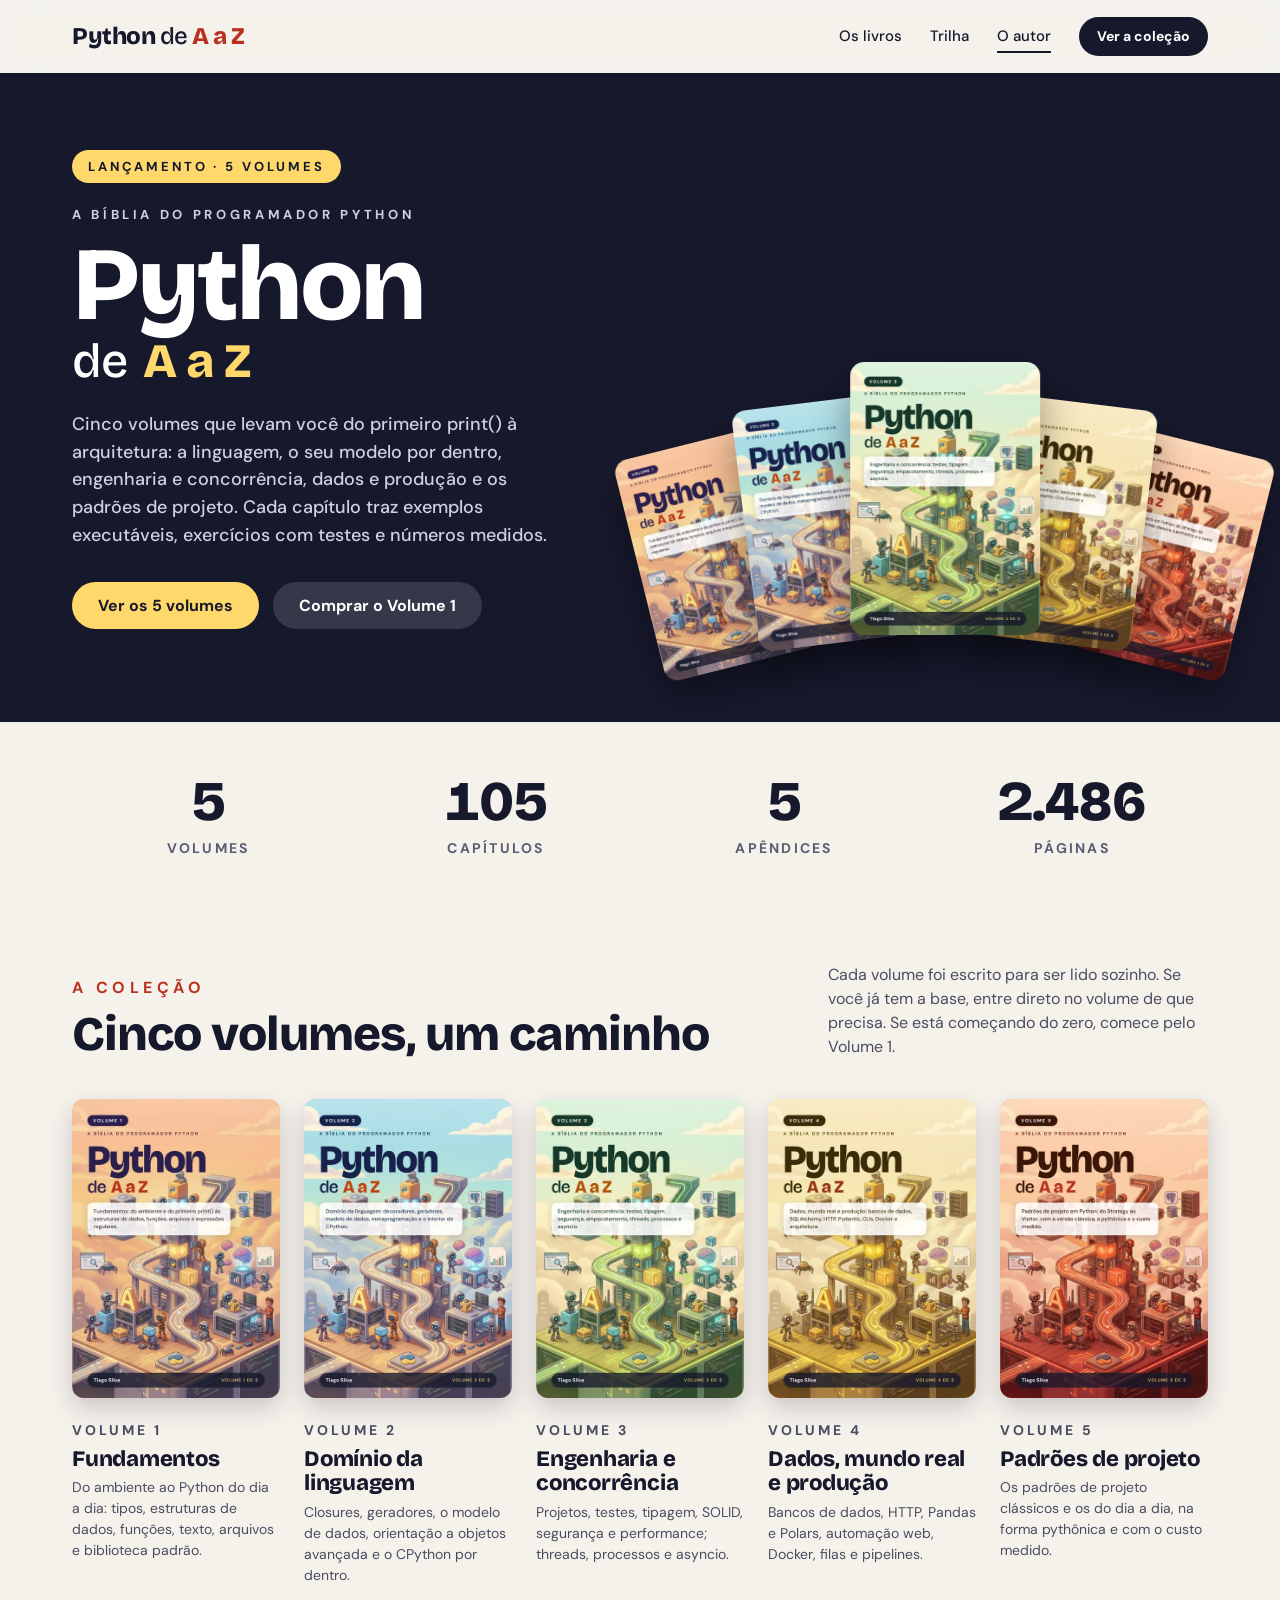
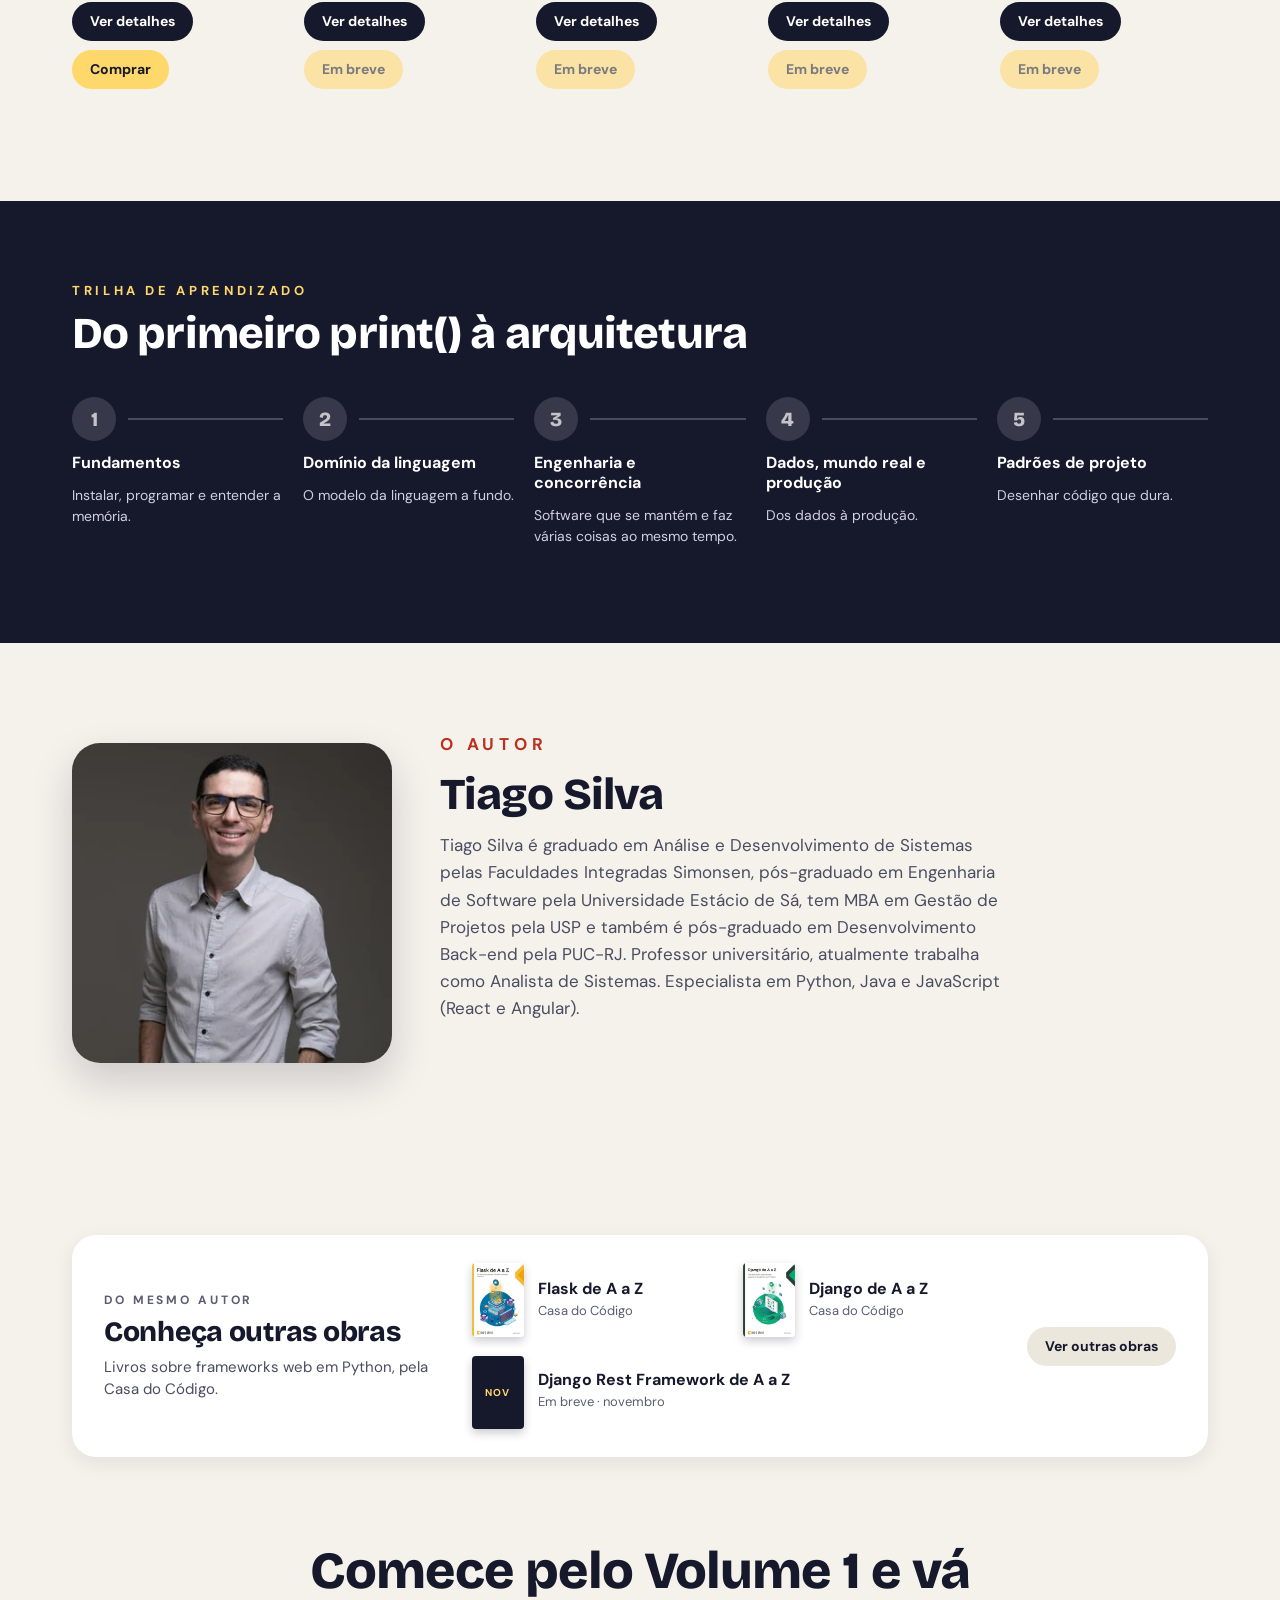
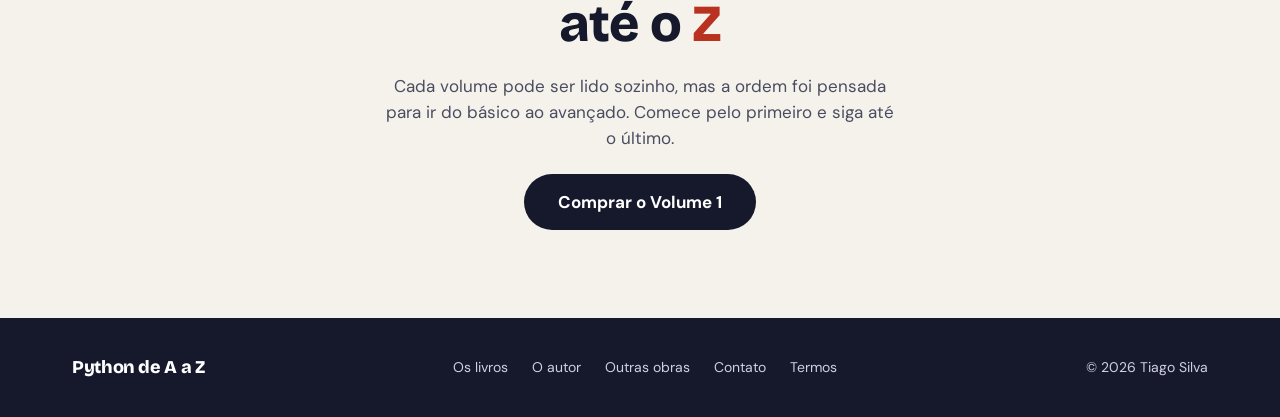
==== index.html @ a36eabde "Ajustes de site" ====
<!doctype html>
<html lang="pt-BR">
<head>
<meta charset="utf-8">
<meta name="viewport" content="width=device-width, initial-scale=1">
<title>Python de A a Z · A bíblia do programador Python em 5 volumes</title>
<meta name="description" content="Do primeiro print() à arquitetura em 5 volumes: Python do zero, o modelo por dentro, engenharia, dados e produção, e padrões de projeto. Por Tiago Silva.">
<meta name="theme-color" content="#16182c">
<!-- seo:start -->
<link rel="canonical" href="https://pythondeaaz.com.br/index.html">
<meta name="robots" content="index, follow, max-image-preview:large">
<meta name="author" content="Tiago Silva">
<meta property="og:type" content="website">
<meta property="og:locale" content="pt_BR">
<meta property="og:site_name" content="Python de A a Z">
<meta property="og:title" content="Python de A a Z · A bíblia do programador Python em 5 volumes">
<meta property="og:description" content="Do primeiro print() à arquitetura em 5 volumes: Python do zero, o modelo por dentro, engenharia, dados e produção, e padrões de projeto. Por Tiago Silva.">
<meta property="og:url" content="https://pythondeaaz.com.br/index.html">
<meta property="og:image" content="https://pythondeaaz.com.br/assets/img/og-home.jpg">
<meta property="og:image:width" content="1200">
<meta property="og:image:height" content="630">
<meta name="twitter:card" content="summary_large_image">
<meta name="twitter:title" content="Python de A a Z · A bíblia do programador Python em 5 volumes">
<meta name="twitter:description" content="Do primeiro print() à arquitetura em 5 volumes: Python do zero, o modelo por dentro, engenharia, dados e produção, e padrões de projeto. Por Tiago Silva.">
<meta name="twitter:image" content="https://pythondeaaz.com.br/assets/img/og-home.jpg">
<script type="application/ld+json">{"@context":"https://schema.org","@graph":[{"@type":"WebSite","@id":"https://pythondeaaz.com.br/#site","name":"Python de A a Z","url":"https://pythondeaaz.com.br/index.html","inLanguage":"pt-BR","publisher":{"@id":"https://pythondeaaz.com.br/#autor"}},{"@type":"Person","@id":"https://pythondeaaz.com.br/#autor","name":"Tiago Silva","url":"https://www.linkedin.com/in/tiagoluizrs/","image":"https://pythondeaaz.com.br/assets/img/autor-720.webp","jobTitle":"Analista de Sistemas e professor universitário","knowsAbout":["Python","Java","JavaScript","Engenharia de software"]},{"@type":"ItemList","name":"A coleção Python de A a Z","itemListElement":[{"@type":"ListItem","position":1,"url":"https://pythondeaaz.com.br/livro-1.html","name":"Volume 1: Fundamentos"},{"@type":"ListItem","position":2,"url":"https://pythondeaaz.com.br/livro-2.html","name":"Volume 2: Domínio da linguagem"},{"@type":"ListItem","position":3,"url":"https://pythondeaaz.com.br/livro-3.html","name":"Volume 3: Engenharia e concorrência"},{"@type":"ListItem","position":4,"url":"https://pythondeaaz.com.br/livro-4.html","name":"Volume 4: Dados, mundo real e produção"},{"@type":"ListItem","position":5,"url":"https://pythondeaaz.com.br/livro-5.html","name":"Volume 5: Padrões de projeto"}]}]}</script>
<!-- seo:end -->
<link rel="icon" href="favicon.svg" type="image/svg+xml">
<link rel="preload" href="assets/fonts/bricolage-grotesque-800.woff2" as="font" type="font/woff2" crossorigin>
<link rel="preload" href="assets/fonts/dm-sans-500.woff2" as="font" type="font/woff2" crossorigin>
<link rel="stylesheet" href="css/site.min.css">
<script>document.documentElement.classList.add("js");</script>
</head>
<body>
<a class="skip" href="#conteudo">Pular para o conteúdo</a>

<header class="site-header" id="topo">
  <div class="wrap">
    <a class="logo" href="index.html" aria-label="Python de A a Z, página inicial">Python <span>de</span> <b>A a Z</b></a>
    <nav class="nav" aria-label="Principal">
      <a href="#colecao">Os livros</a>
      <a href="#trilha">Trilha</a>
      <a href="#autor">O autor</a>
      <a href="#avaliacoes" hidden>Avaliações</a><!-- avaliações ocultas por enquanto -->
      <a class="btn btn--dark btn--sm" href="#colecao">Ver a coleção</a>
    </nav>
  </div>
</header>

<main id="conteudo">

  <!-- Hero -->
  <section class="hero" id="hero">
    <div class="wrap">
      <div class="hero__text">
        <span class="badge">Lançamento · 5 volumes</span>
        <p class="eyebrow">A bíblia do programador Python</p>
        <h1>Python</h1>
        <div class="hero__sub"><span>de</span><b>A a Z</b></div>
        <p class="hero__lead">Cinco volumes que levam você do primeiro print() à arquitetura: a linguagem, o seu modelo por dentro, engenharia e concorrência, dados e produção e os padrões de projeto. Cada capítulo traz exemplos executáveis, exercícios com testes e números medidos.</p>
        <div class="hero__cta">
          <a class="btn btn--gold" href="#colecao">Ver os 5 volumes</a>
          <a class="btn btn--ghost" href="https://loja.uiclap.com/titulo/ua213612" target="_blank" rel="noopener">Comprar o Volume 1</a>
        </div>
      </div>
      <div class="fan" aria-label="Os cinco volumes da coleção">
        <div class="fan__book" style="--i:0;--x:-38%;--w:30%;--rot:-14deg;--drop:30px;--par:40px;--spin:-6deg;--z:1">
          <a href="livro-1.html" aria-label="Volume 1: Fundamentos"><img src="assets/img/capa-1-480.webp" srcset="assets/img/capa-1-480.webp 480w, assets/img/capa-1-960.webp 960w" sizes="(max-width: 820px) 30vw, 180px" width="480" height="690" alt="Capa do Volume 1: Fundamentos" fetchpriority="high"></a>
        </div>
        <div class="fan__book" style="--i:1;--x:-19%;--w:32%;--rot:-7deg;--drop:8px;--par:70px;--spin:-3deg;--z:2">
          <a href="livro-2.html" aria-label="Volume 2: Domínio da linguagem"><img src="assets/img/capa-2-480.webp" srcset="assets/img/capa-2-480.webp 480w, assets/img/capa-2-960.webp 960w" sizes="(max-width: 820px) 32vw, 190px" width="480" height="690" alt="Capa do Volume 2: Domínio da linguagem" fetchpriority="high"></a>
        </div>
        <div class="fan__book" style="--i:2;--x:0%;--w:36%;--rot:0deg;--drop:0px;--par:110px;--spin:0deg;--z:4">
          <a href="livro-3.html" aria-label="Volume 3: Engenharia e concorrência"><img src="assets/img/capa-3-480.webp" srcset="assets/img/capa-3-480.webp 480w, assets/img/capa-3-960.webp 960w" sizes="(max-width: 820px) 36vw, 210px" width="480" height="690" alt="Capa do Volume 3: Engenharia e concorrência" fetchpriority="high"></a>
        </div>
        <div class="fan__book" style="--i:3;--x:19%;--w:32%;--rot:7deg;--drop:8px;--par:70px;--spin:3deg;--z:3">
          <a href="livro-4.html" aria-label="Volume 4: Dados, mundo real e produção"><img src="assets/img/capa-4-480.webp" srcset="assets/img/capa-4-480.webp 480w, assets/img/capa-4-960.webp 960w" sizes="(max-width: 820px) 32vw, 190px" width="480" height="690" alt="Capa do Volume 4: Dados, mundo real e produção" fetchpriority="high"></a>
        </div>
        <div class="fan__book" style="--i:4;--x:38%;--w:30%;--rot:14deg;--drop:30px;--par:40px;--spin:6deg;--z:2">
          <a href="livro-5.html" aria-label="Volume 5: Padrões de projeto"><img src="assets/img/capa-5-480.webp" srcset="assets/img/capa-5-480.webp 480w, assets/img/capa-5-960.webp 960w" sizes="(max-width: 820px) 30vw, 180px" width="480" height="690" alt="Capa do Volume 5: Padrões de projeto" fetchpriority="high"></a>
        </div>
      </div>
    </div>
  </section>

  <!-- Números -->
  <section class="stats" aria-label="A coleção em números">
    <div class="wrap">
      <div class="stat reveal" style="--i:0"><b data-count="5">5</b><span>volumes</span></div>
      <div class="stat reveal" style="--i:1"><b data-count="105">105</b><span>capítulos</span></div>
      <div class="stat reveal" style="--i:2"><b data-count="5">5</b><span>apêndices</span></div>
      <div class="stat reveal" style="--i:3"><b data-count="2486" data-format="pt">2.486</b><span>páginas</span></div>
    </div>
  </section>

  <!-- Coleção -->
  <section class="section" id="colecao">
    <div class="wrap">
      <div class="section__head reveal">
        <div>
          <p class="eyebrow" style="color:#b8321f">A coleção</p>
          <h2 class="display">Cinco volumes, um caminho</h2>
        </div>
        <p>Cada volume foi escrito para ser lido sozinho. Se você já tem a base, entre direto no volume de que precisa. Se está começando do zero, comece pelo Volume 1.</p>
      </div>
      <div class="books">
        <article class="card reveal" data-vol="1" style="--i:0">
          <a class="card__cover" href="livro-1.html" tabindex="-1" aria-hidden="true"><img src="assets/img/capa-1-480.webp" srcset="assets/img/capa-1-480.webp 480w, assets/img/capa-1-960.webp 960w" sizes="(max-width: 480px) 45vw, (max-width: 1080px) 30vw, 220px" width="480" height="690" alt="" loading="lazy"></a>
          <div><p class="card__vol">Volume 1</p><h3>Fundamentos</h3><p>Do ambiente ao Python do dia a dia: tipos, estruturas de dados, funções, texto, arquivos e biblioteca padrão.</p></div>
          <div class="card__actions"><a class="btn btn--dark btn--sm" href="livro-1.html">Ver detalhes</a><a class="btn btn--gold btn--sm" href="https://loja.uiclap.com/titulo/ua213612" target="_blank" rel="noopener">Comprar</a></div>
        </article>
        <article class="card reveal" data-vol="2" style="--i:1">
          <a class="card__cover" href="livro-2.html" tabindex="-1" aria-hidden="true"><img src="assets/img/capa-2-480.webp" srcset="assets/img/capa-2-480.webp 480w, assets/img/capa-2-960.webp 960w" sizes="(max-width: 480px) 45vw, (max-width: 1080px) 30vw, 220px" width="480" height="690" alt="" loading="lazy"></a>
          <div><p class="card__vol">Volume 2</p><h3>Domínio da linguagem</h3><p>Closures, geradores, o modelo de dados, orientação a objetos avançada e o CPython por dentro.</p></div>
          <div class="card__actions"><a class="btn btn--dark btn--sm" href="livro-2.html">Ver detalhes</a><span class="btn btn--gold btn--sm is-soon" aria-disabled="true">Em breve</span></div>
        </article>
        <article class="card reveal" data-vol="3" style="--i:2">
          <a class="card__cover" href="livro-3.html" tabindex="-1" aria-hidden="true"><img src="assets/img/capa-3-480.webp" srcset="assets/img/capa-3-480.webp 480w, assets/img/capa-3-960.webp 960w" sizes="(max-width: 480px) 45vw, (max-width: 1080px) 30vw, 220px" width="480" height="690" alt="" loading="lazy"></a>
          <div><p class="card__vol">Volume 3</p><h3>Engenharia e concorrência</h3><p>Projetos, testes, tipagem, SOLID, segurança e performance; threads, processos e asyncio.</p></div>
          <div class="card__actions"><a class="btn btn--dark btn--sm" href="livro-3.html">Ver detalhes</a><span class="btn btn--gold btn--sm is-soon" aria-disabled="true">Em breve</span></div>
        </article>
        <article class="card reveal" data-vol="4" style="--i:3">
          <a class="card__cover" href="livro-4.html" tabindex="-1" aria-hidden="true"><img src="assets/img/capa-4-480.webp" srcset="assets/img/capa-4-480.webp 480w, assets/img/capa-4-960.webp 960w" sizes="(max-width: 480px) 45vw, (max-width: 1080px) 30vw, 220px" width="480" height="690" alt="" loading="lazy"></a>
          <div><p class="card__vol">Volume 4</p><h3>Dados, mundo real e produção</h3><p>Bancos de dados, HTTP, Pandas e Polars, automação web, Docker, filas e pipelines.</p></div>
          <div class="card__actions"><a class="btn btn--dark btn--sm" href="livro-4.html">Ver detalhes</a><span class="btn btn--gold btn--sm is-soon" aria-disabled="true">Em breve</span></div>
        </article>
        <article class="card reveal" data-vol="5" style="--i:4">
          <a class="card__cover" href="livro-5.html" tabindex="-1" aria-hidden="true"><img src="assets/img/capa-5-480.webp" srcset="assets/img/capa-5-480.webp 480w, assets/img/capa-5-960.webp 960w" sizes="(max-width: 480px) 45vw, (max-width: 1080px) 30vw, 220px" width="480" height="690" alt="" loading="lazy"></a>
          <div><p class="card__vol">Volume 5</p><h3>Padrões de projeto</h3><p>Os padrões de projeto clássicos e os do dia a dia, na forma pythônica e com o custo medido.</p></div>
          <div class="card__actions"><a class="btn btn--dark btn--sm" href="livro-5.html">Ver detalhes</a><span class="btn btn--gold btn--sm is-soon" aria-disabled="true">Em breve</span></div>
        </article>
      </div>
    </div>
  </section>

  <!-- Trilha -->
  <section class="trail" id="trilha">
    <div class="wrap">
      <p class="eyebrow reveal">Trilha de aprendizado</p>
      <h2 class="display reveal" style="--i:1">Do primeiro print() à arquitetura</h2>
      <ol class="steps">
        <li class="step" data-vol="1"><div class="step__top"><span class="node">1</span><span class="rail"></span></div><h3>Fundamentos</h3><p>Instalar, programar e entender a memória.</p></li>
        <li class="step" data-vol="2"><div class="step__top"><span class="node">2</span><span class="rail"></span></div><h3>Domínio da linguagem</h3><p>O modelo da linguagem a fundo.</p></li>
        <li class="step" data-vol="3"><div class="step__top"><span class="node">3</span><span class="rail"></span></div><h3>Engenharia e concorrência</h3><p>Software que se mantém e faz várias coisas ao mesmo tempo.</p></li>
        <li class="step" data-vol="4"><div class="step__top"><span class="node">4</span><span class="rail"></span></div><h3>Dados, mundo real e produção</h3><p>Dos dados à produção.</p></li>
        <li class="step" data-vol="5"><div class="step__top"><span class="node">5</span><span class="rail"></span></div><h3>Padrões de projeto</h3><p>Desenhar código que dura.</p></li>
      </ol>
    </div>
  </section>

  <!-- Autor -->
  <section class="section" id="autor">
    <div class="wrap author">
      <div class="author__photo reveal"><img src="assets/img/autor-720.webp" srcset="assets/img/autor-360.webp 360w, assets/img/autor-720.webp 720w" sizes="(max-width: 820px) 80vw, 320px" width="720" height="720" alt="Tiago Silva, autor da coleção" loading="lazy"></div>
      <div class="author__body">
        <p class="eyebrow reveal" style="color:#b8321f">O autor</p>
        <h2 class="display reveal" style="--i:1">Tiago Silva</h2>
        <p class="reveal" style="--i:2">Tiago Silva é graduado em Análise e Desenvolvimento de Sistemas pelas Faculdades Integradas Simonsen, pós-graduado em Engenharia de Software pela Universidade Estácio de Sá, tem MBA em Gestão de Projetos pela USP e também é pós-graduado em Desenvolvimento Back-end pela PUC-RJ. Professor universitário, atualmente trabalha como Analista de Sistemas. Especialista em Python, Java e JavaScript (React e Angular).</p>
        <div class="reveal" style="--i:3"><a class="btn btn--gold btn--sm" href="https://www.linkedin.com/in/tiagoluizrs/" rel="noopener" target="_blank">LinkedIn</a></div>
      </div>
    </div>
  </section>

  <!-- Avaliações: ocultas por enquanto (remova o atributo hidden quando houver avaliações reais) -->
  <section class="reviews section" id="avaliacoes" hidden>
    <div class="wrap">
      <p class="eyebrow" style="color:var(--muted)">Quem já leu</p>
      <h2 class="display" style="margin-top:10px;font-size:clamp(32px,5vw,44px)">Avaliações em destaque</h2>
      <div class="reviews__grid">
        <figure class="review" style="margin:0"><div class="stars" aria-label="5 de 5 estrelas">★★★★★</div><blockquote style="margin:0">Texto da avaliação.</blockquote><figcaption><b>Nome Sobrenome</b> · Volume 1</figcaption></figure>
      </div>
    </div>
  </section>

  <!-- Outras obras -->
  <section class="wrap" style="padding-top:clamp(40px,6vw,72px)">
    <div class="more reveal">
      <div class="more__intro"><small>Do mesmo autor</small><strong>Conheça outras obras</strong><span>Livros sobre frameworks web em Python, pela Casa do Código.</span></div>
      <div class="more__list">
        <a class="mini" href="flask.html"><img src="assets/img/flask.webp" width="341" height="480" alt="" loading="lazy"><div><strong>Flask de A a Z</strong><span>Casa do Código</span></div></a>
        <a class="mini" href="django.html"><img src="assets/img/django.webp" width="341" height="480" alt="" loading="lazy"><div><strong>Django de A a Z</strong><span>Casa do Código</span></div></a>
        <a class="mini" href="drf.html"><span class="soon" aria-hidden="true">Nov</span><div><strong>Django Rest Framework de A a Z</strong><span>Em breve · novembro</span></div></a>
      </div>
      <a class="btn btn--chip btn--sm" href="outras.html">Ver outras obras</a>
    </div>
  </section>

  <!-- CTA final -->
  <section class="section">
    <div class="wrap cta">
      <h2 class="display reveal">Comece pelo Volume 1 e vá até o <span style="color:#b8321f">Z</span></h2>
      <p class="reveal" style="--i:1">Cada volume pode ser lido sozinho, mas a ordem foi pensada para ir do básico ao avançado. Comece pelo primeiro e siga até o último.</p>
      <a class="btn btn--dark reveal" style="--i:2;padding:18px 34px;font-size:17px" href="https://loja.uiclap.com/titulo/ua213612" target="_blank" rel="noopener">Comprar o Volume 1</a>
    </div>
  </section>

</main>

<footer class="site-footer">
  <div class="wrap">
    <span class="logo">Python de A a Z</span>
    <nav aria-label="Rodapé">
      <a href="#colecao">Os livros</a>
      <a href="#autor">O autor</a>
      <a href="outras.html">Outras obras</a>
      <a href="mailto:tiagoluizrs@gmail.com">Contato</a>
      <a href="termos.html">Termos</a>
    </nav>
    <span>© 2026 Tiago Silva</span>
  </div>
</footer>

<script src="js/app.min.js" defer></script>
</body>
</html>
---- css/site.min.css ----
@font-face{font-family:Bricolage Grotesque;font-weight:500;font-display:swap;src:url(../assets/fonts/bricolage-grotesque-500.woff2) format("woff2")}@font-face{font-family:Bricolage Grotesque;font-weight:800;font-display:swap;src:url(../assets/fonts/bricolage-grotesque-800.woff2) format("woff2")}@font-face{font-family:DM Sans;font-weight:400;font-display:swap;src:url(../assets/fonts/dm-sans-400.woff2) format("woff2")}@font-face{font-family:DM Sans;font-weight:500;font-display:swap;src:url(../assets/fonts/dm-sans-500.woff2) format("woff2")}@font-face{font-family:DM Sans;font-weight:700;font-display:swap;src:url(../assets/fonts/dm-sans-700.woff2) format("woff2")}:root{--paper: #f5f2ec;--paper-2: #ebe5d8;--chip: #ece7dc;--ink: #16182c;--muted: #4a4c60;--soft: #5b5d72;--gold: #ffd86b;--on-dark: #cfd0e0;--accent: #16182c;--font-display: "Bricolage Grotesque", system-ui, sans-serif;--font-body: "DM Sans", system-ui, sans-serif;--maxw: 1200px;--gutter: clamp(20px, 4vw, 32px);--header-h: 72px;--ease: cubic-bezier(.2, .7, .2, 1)}[data-vol="1"]{--v-bg: #f2a47a;--v-ink: #2a1f4d;--v-accent: #b8321f}[data-vol="2"]{--v-bg: #8fd0e0;--v-ink: #16224a;--v-accent: #c2410c}[data-vol="3"]{--v-bg: #cfe8c4;--v-ink: #17382a;--v-accent: #b45309}[data-vol="4"]{--v-bg: #f3e1a0;--v-ink: #3a2c08;--v-accent: #9a3412}[data-vol="5"]{--v-bg: #ec9a82;--v-ink: #3a1608;--v-accent: #b8321f}*,*:before,*:after{box-sizing:border-box}html{-webkit-text-size-adjust:100%;scroll-padding-top:calc(var(--header-h) + 12px)}html.lenis,html.lenis body{height:auto}.lenis.lenis-smooth{scroll-behavior:auto!important}.lenis.lenis-stopped{overflow:hidden}body{margin:0;background:var(--paper);color:var(--ink);font-family:var(--font-body);line-height:1.5;-webkit-font-smoothing:antialiased}img{display:block;max-width:100%;height:auto}a{color:inherit;text-decoration:none}h1,h2,h3,p{margin:0}:focus-visible{outline:3px solid var(--gold);outline-offset:3px;border-radius:6px}.skip{position:absolute;left:12px;top:-60px;z-index:100;padding:10px 16px;border-radius:999px;background:var(--gold);color:var(--ink);font-weight:700;transition:top .2s}.skip:focus{top:12px}[hidden]{display:none!important}.wrap{max-width:var(--maxw);margin:0 auto;padding-inline:var(--gutter)}.eyebrow{font-size:13px;font-weight:700;letter-spacing:.28em;text-transform:uppercase}.display{font-family:var(--font-display);font-weight:800;letter-spacing:-.02em;line-height:1.02}.btn{display:inline-flex;align-items:center;gap:10px;padding:14px 26px;border-radius:999px;font-weight:700;font-size:16px;line-height:1.2;transition:transform .25s var(--ease),filter .25s,box-shadow .25s;will-change:transform}.btn:hover{transform:translateY(-2px);filter:brightness(1.06);box-shadow:0 10px 22px #16182c38}.btn:active{transform:translateY(0)}.btn--dark{background:var(--ink);color:#fff}.btn--gold{background:var(--gold);color:var(--ink)}.btn--ghost{background:#ffffff24;color:#fff}.btn--chip{background:var(--chip);color:var(--ink)}.btn--sm{padding:11px 18px;font-size:14px}.site-header{position:sticky;top:0;z-index:50;background:#f5f2ecd1;-webkit-backdrop-filter:blur(14px) saturate(1.2);backdrop-filter:blur(14px) saturate(1.2);border-bottom:1px solid transparent;transition:border-color .3s,box-shadow .3s}.site-header.is-scrolled{border-bottom-color:#16182c1a;box-shadow:0 6px 24px #16182c0f}.site-header .wrap{min-height:var(--header-h);display:flex;align-items:center;justify-content:space-between;gap:16px;flex-wrap:wrap;padding-block:10px}.logo{font-family:var(--font-display);font-weight:800;font-size:24px;letter-spacing:-.02em}.logo span{font-weight:500}.logo b{color:#b8321f;font-weight:800}.nav{display:flex;align-items:center;flex-wrap:wrap;gap:8px 28px;font-size:15px;font-weight:500}.nav a:not(.btn){position:relative;padding-block:6px}.nav a:not(.btn):after{content:"";position:absolute;left:0;right:0;bottom:0;height:2px;background:currentColor;transform:scaleX(0);transform-origin:left;transition:transform .3s var(--ease)}.nav a:not(.btn):hover:after,.nav a[aria-current=true]:after{transform:scaleX(1)}.hero{background:var(--ink);color:#fff;overflow:hidden;--p: 0}.hero .wrap{display:grid;grid-template-columns:minmax(0,1.05fr) minmax(0,1fr);align-items:center;gap:clamp(24px,5vw,56px);padding-block:clamp(44px,7vw,72px) clamp(56px,8vw,88px)}.hero__text{display:flex;flex-direction:column;align-items:flex-start}.badge{padding:7px 16px;border-radius:999px;background:var(--gold);color:var(--ink);font-size:13px;font-weight:700;letter-spacing:.22em;text-transform:uppercase}.hero .eyebrow{margin-top:22px;color:var(--on-dark)}.hero h1{margin-top:12px;font-family:var(--font-display);font-weight:800;font-size:clamp(64px,11vw,104px);line-height:.92;letter-spacing:-.03em}.hero__sub{display:flex;align-items:baseline;gap:16px;margin-top:4px;font-family:var(--font-display);font-size:clamp(32px,5vw,48px);line-height:1;letter-spacing:-.02em}.hero__sub span{font-weight:500}.hero__sub b{font-weight:800;color:var(--gold)}.hero__lead{margin-top:26px;max-width:480px;font-size:18px;line-height:1.55;font-weight:500;color:var(--on-dark)}.hero__cta{margin-top:32px;display:flex;flex-wrap:wrap;gap:14px}.fan{position:relative;width:100%;max-width:560px;margin-inline:auto;aspect-ratio:560 / 520}.fan__book{position:absolute;bottom:0;left:calc(50% + var(--x));width:var(--w);z-index:var(--z);transform-origin:50% 100%;transform:translate(-50%,calc(var(--drop) + var(--p) * var(--par))) rotate(calc(var(--rot) + var(--p) * var(--spin)));will-change:transform}.fan__book a{display:block;border-radius:14px;box-shadow:0 18px 40px #00000061;transition:transform .45s var(--ease),box-shadow .45s;animation:rise .9s var(--ease) both;animation-delay:calc(var(--i) * .11s + .15s)}.fan__book a:hover{transform:translateY(-14px) scale(1.04);box-shadow:0 30px 56px #00000080}.fan__book img{border-radius:14px;aspect-ratio:16 / 23;width:100%;object-fit:cover}@keyframes rise{0%{opacity:0;transform:translateY(70px) scale(.94)}to{opacity:1;transform:none}}.stats{background:var(--paper)}.stats .wrap{display:grid;grid-template-columns:repeat(4,1fr);gap:16px;padding-block:44px 8px}.stat{text-align:center;padding:8px}.stat b{display:block;font-family:var(--font-display);font-weight:800;font-size:clamp(36px,5vw,56px);line-height:1;letter-spacing:-.02em;font-variant-numeric:tabular-nums}.stat span{display:block;margin-top:8px;font-size:14px;font-weight:700;letter-spacing:.16em;text-transform:uppercase;color:var(--soft)}.section{padding-block:clamp(56px,8vw,88px)}.section__head{display:flex;flex-wrap:wrap;align-items:flex-end;justify-content:space-between;gap:16px}.section__head h2{margin-top:10px;font-size:clamp(34px,5vw,48px)}.section__head p{max-width:380px;font-size:16px;line-height:1.5;color:var(--muted)}.books{margin-top:40px;display:grid;grid-template-columns:repeat(5,minmax(0,1fr));gap:24px}.card{display:flex;flex-direction:column;gap:16px}.card__cover{display:block;border-radius:12px;overflow:hidden;background:var(--v-bg);box-shadow:0 10px 24px #28142833;transition:transform .5s var(--ease),box-shadow .5s;will-change:transform}.card__cover img{width:100%;aspect-ratio:16 / 23;object-fit:cover}.card:hover .card__cover{transform:translateY(-8px) rotate(-1deg);box-shadow:0 22px 40px #28142847}.card__vol{font-size:12px;font-weight:700;letter-spacing:.2em;text-transform:uppercase;color:var(--v-accent)}.card h3{margin-top:6px;font-family:var(--font-display);font-weight:800;font-size:22px;line-height:1.1;letter-spacing:-.01em}.card p{margin-top:6px;font-size:14px;line-height:1.5;color:var(--muted)}.card__actions{display:flex;flex-wrap:wrap;gap:10px;margin-top:auto}.trail{margin-top:24px;background:var(--ink);color:#fff;--tp: 0}.trail .wrap{padding-block:clamp(56px,8vw,80px)}.trail .eyebrow{color:var(--gold)}.trail h2{margin-top:10px;font-size:clamp(32px,5vw,44px);line-height:1.05}.steps{margin-top:40px;display:grid;grid-template-columns:repeat(5,minmax(0,1fr));gap:20px;list-style:none;padding:0}.step{display:flex;flex-direction:column;gap:12px}.step__top{display:flex;align-items:center;gap:12px}.node{flex:0 0 auto;width:44px;height:44px;border-radius:999px;display:grid;place-items:center;background:#ffffff24;color:#ffffffb3;font-family:var(--font-display);font-weight:800;font-size:20px;transition:background .5s var(--ease),color .5s,transform .5s var(--ease),box-shadow .5s}.step.is-on .node{background:var(--v-bg);color:var(--v-ink);transform:scale(1.12);box-shadow:0 0 0 6px #ffffff14}.rail{flex:1 1 auto;height:2px;background:#ffffff38;position:relative;overflow:hidden}.rail:after{content:"";position:absolute;inset:0;background:var(--gold);transform:scaleX(var(--fill, 0));transform-origin:left}.step h3{font-size:16px;line-height:1.25;font-weight:700}.step p{font-size:14px;line-height:1.5;color:var(--on-dark)}.author{display:grid;grid-template-columns:minmax(240px,320px) minmax(0,1fr);align-items:center;gap:clamp(28px,5vw,48px)}.author__photo{border-radius:28px;overflow:hidden;background:#e3ddd0;box-shadow:0 18px 40px #16182c2e;aspect-ratio:1}.author__photo img{width:100%;height:100%;object-fit:cover;transform:scale(var(--s, 1.12));transition:transform 1.2s var(--ease)}.author__photo.is-in img{--s: 1}.author__body{display:flex;flex-direction:column;gap:14px}.author h2{font-size:clamp(34px,5vw,44px);line-height:1.05}.author p{max-width:560px;font-size:17px;line-height:1.6;color:var(--muted)}.reviews{background:var(--paper-2)}.reviews__grid{margin-top:36px;display:flex;flex-wrap:wrap;gap:20px}.review{flex:1 1 300px;padding:26px;border-radius:18px;background:#ffffffdb;box-shadow:0 6px 20px #2814281f;display:flex;flex-direction:column;gap:14px}.stars{display:flex;gap:3px}.more{padding:28px 32px;border-radius:24px;background:#fff;box-shadow:0 6px 20px #16182c14;display:flex;flex-wrap:wrap;align-items:center;justify-content:space-between;gap:24px 40px}.more__intro{flex:1 1 280px;display:flex;flex-direction:column;gap:8px}.more__intro small{font-size:12px;font-weight:700;letter-spacing:.24em;text-transform:uppercase;color:var(--soft)}.more__intro strong{font-family:var(--font-display);font-weight:800;font-size:28px;line-height:1.1;letter-spacing:-.01em}.more__intro span{font-size:15px;color:var(--muted)}.more__list{flex:2 1 420px;display:flex;flex-wrap:wrap;gap:16px 28px}.mini{flex:1 1 160px;display:flex;align-items:center;gap:14px;transition:transform .3s var(--ease)}.mini:hover{transform:translate(4px)}.mini img,.mini .soon{flex:0 0 52px;width:52px;aspect-ratio:341 / 480;object-fit:cover;border-radius:4px;box-shadow:0 4px 10px #16182c38}.mini .soon{display:grid;place-items:center;background:var(--ink);color:var(--gold);font-size:10px;font-weight:700;letter-spacing:.1em;text-transform:uppercase}.mini strong{display:block;font-size:16px;line-height:1.2}.mini span{display:block;margin-top:3px;font-size:13px;color:var(--soft)}.cta{text-align:center;display:flex;flex-direction:column;align-items:center;gap:22px}.cta h2{max-width:720px;font-size:clamp(36px,6vw,52px)}.cta p{max-width:520px;font-size:17px;line-height:1.55;color:var(--muted)}.site-footer{background:var(--ink);color:var(--on-dark)}.site-footer .wrap{padding-block:36px;display:flex;flex-wrap:wrap;align-items:center;justify-content:space-between;gap:16px;font-size:14px}.site-footer .logo{font-size:18px;color:#fff}.site-footer nav{display:flex;flex-wrap:wrap;gap:8px 24px}.site-footer a:hover{color:#fff}.js .reveal{opacity:0;transform:translateY(28px);transition:opacity .8s var(--ease),transform .8s var(--ease);transition-delay:calc(var(--i, 0) * 90ms)}.js .reveal.is-in{opacity:1;transform:none}@media(max-width:1080px){.books,.steps{grid-template-columns:repeat(3,minmax(0,1fr))}}@media(max-width:820px){.hero .wrap{grid-template-columns:1fr}.fan{max-width:440px}.stats .wrap{grid-template-columns:repeat(2,1fr)}.author{grid-template-columns:1fr}.author__photo{max-width:320px}.nav a:not(.btn){display:none}.books{grid-template-columns:repeat(2,minmax(0,1fr));gap:20px}.steps{grid-template-columns:1fr;gap:28px}}@media(max-width:480px){.books{grid-template-columns:1fr 1fr}.card h3{font-size:18px}.hero__cta .btn{width:100%;justify-content:center}}@media(prefers-reduced-motion:reduce){*,*:before,*:after{animation:none!important;transition:none!important;scroll-behavior:auto!important}.js .reveal{opacity:1;transform:none}.fan__book{transform:translate(-50%,var(--drop)) rotate(var(--rot))}.author__photo img{transform:none}.rail:after{transform:scaleX(1)}.step .node{background:var(--v-bg);color:var(--v-ink)}}[data-vol="1"]{--v-tint: #fde3d0}[data-vol="2"]{--v-tint: #d3edf4}[data-vol="3"]{--v-tint: #e6f3df}[data-vol="4"]{--v-tint: #f8eec8}[data-vol="5"]{--v-tint: #fbddd2}.crumbs{padding-block:6px 0;font-size:14px;color:var(--soft)}.crumbs a:hover{text-decoration:underline}.crumbs b{color:var(--ink)}.crumbs span{padding-inline:6px}.bookhero{padding-block:clamp(24px,4vw,40px) clamp(48px,7vw,72px)}.bookhero__grid{display:grid;grid-template-columns:minmax(240px,400px) minmax(0,1fr);gap:clamp(28px,5vw,56px);align-items:start}.bookhero__cover{position:relative;border-radius:18px;background:var(--v-bg, #16182c);box-shadow:0 24px 50px #2814284d;overflow:hidden;--rx: 0deg;--ry: 0deg;transform:perspective(1000px) rotateX(var(--rx)) rotateY(var(--ry));transition:transform .35s var(--ease);will-change:transform}.bookhero__cover img{width:100%;aspect-ratio:16 / 23;object-fit:cover}.bookhero__cover.is-tilting{transition:transform .08s linear}.soon-tile{aspect-ratio:16 / 23;display:flex;flex-direction:column;align-items:center;justify-content:center;gap:14px;text-align:center;padding:24px;background:var(--v-accent, #a11d20);color:var(--gold)}.soon-tile b{font-family:var(--font-display);font-weight:800;font-size:clamp(44px,7vw,64px);line-height:1.02;letter-spacing:-.02em}.soon-tile span{font-size:12px;font-weight:700;letter-spacing:.22em;text-transform:uppercase;color:var(--on-dark)}.bookhero__info{display:flex;flex-direction:column}.pill{align-self:flex-start;padding:7px 16px;border-radius:999px;background:var(--v-ink, var(--ink));color:#fff;font-size:13px;font-weight:700;letter-spacing:.22em;text-transform:uppercase}.pill--gold{background:var(--gold);color:var(--ink)}.bookhero h1{margin-top:18px;font-size:clamp(38px,6vw,60px);line-height:.98;letter-spacing:-.03em}.bookhero h1 span{color:var(--v-accent, var(--ink))}.by{margin-top:12px;font-size:16px;font-weight:500;color:var(--muted)}.lead{margin-top:22px;max-width:560px;font-size:18px;line-height:1.6;color:var(--muted)}.buybox{margin-top:28px;padding:22px 24px;border-radius:18px;background:var(--v-tint, var(--chip));display:flex;flex-wrap:wrap;align-items:center;justify-content:space-between;gap:18px}.prices{display:flex;flex-wrap:wrap;gap:14px 34px}.price small{display:block;font-size:11px;font-weight:700;letter-spacing:.16em;text-transform:uppercase;color:var(--v-ink, var(--ink))}.price b{display:block;margin-top:4px;font-family:var(--font-display);font-weight:800;font-size:32px;line-height:1;color:var(--v-ink, var(--ink));font-variant-numeric:tabular-nums}.buybox__actions{display:flex;flex-wrap:wrap;gap:12px}.btn--v{background:var(--v-ink, var(--ink));color:#fff}.btn--white{background:#ffffffdb;color:var(--v-ink, var(--ink))}.btn svg{width:18px;height:18px;flex:0 0 auto}.note{margin-top:12px;font-size:13px;line-height:1.5;color:var(--soft)}.ficha{margin:28px 0 0;display:flex;flex-wrap:wrap;gap:12px 40px;font-size:14px}.ficha dt{font-size:11px;font-weight:700;letter-spacing:.14em;text-transform:uppercase;color:var(--soft)}.ficha dd{margin:4px 0 0;font-size:16px;font-weight:700}.about{background:var(--v-bg, var(--paper-2));color:var(--v-ink, var(--ink))}.about__grid{display:grid;grid-template-columns:minmax(0,1.15fr) minmax(0,1fr);gap:clamp(28px,5vw,48px);align-items:start;padding-block:clamp(48px,7vw,72px)}.about__text{display:flex;flex-direction:column;gap:16px}.about__text h2{font-size:clamp(32px,4.6vw,40px);line-height:1.05}.about__text p{font-size:17px;line-height:1.65}.card-soft{padding:22px 24px;border-radius:16px;background:#ffffffdb;box-shadow:0 6px 20px #28142824;color:var(--v-ink, var(--ink))}.card-soft h3,.card-dark h3{font-size:12px;font-weight:700;letter-spacing:.2em;text-transform:uppercase}.card-soft h3{color:var(--v-accent, var(--ink))}.card-soft ul{margin:12px 0 0;padding-left:20px;display:flex;flex-direction:column;gap:8px;font-size:16px;line-height:1.45}.card-soft p{margin-top:10px;font-size:16px;line-height:1.6}.card-dark{padding:22px 24px;border-radius:16px;background:var(--v-ink, var(--ink));color:#fff}.card-dark h3{color:var(--gold)}.card-dark p{margin-top:10px;font-size:16px;line-height:1.6}.chips{display:flex;flex-wrap:wrap;gap:8px}.chip{padding:7px 14px;border-radius:999px;background:#ffffffb3;font-size:13px;font-weight:700}.toc-wrap{display:flex;flex-direction:column;gap:14px}.toc-wrap h2{font-size:13px;font-weight:700;letter-spacing:.28em;text-transform:uppercase;font-family:var(--font-body)}.toc-wrap>p{margin-top:-6px;font-size:14px}.toc{border-radius:16px;overflow:hidden;background:#ffffffdb;box-shadow:0 6px 20px #28142824;color:var(--v-ink, var(--ink))}.toc__scroll{max-height:740px;overflow-y:auto;scrollbar-width:thin;overscroll-behavior:contain}.toc__part{position:sticky;top:0;z-index:1;padding:12px 22px;background:var(--v-tint, var(--chip));border-bottom:1px solid rgba(22,24,44,.14);font-size:12px;font-weight:700;letter-spacing:.16em;text-transform:uppercase;color:var(--v-accent, var(--ink))}.toc details{border-bottom:1px solid rgba(22,24,44,.14)}.toc summary{list-style:none;cursor:pointer;display:flex;align-items:center;gap:14px;padding:14px 22px;transition:background .2s}.toc summary::-webkit-details-marker{display:none}.toc summary:hover{background:#16182c0a}.toc details[open]>summary{background:#16182c0f}.toc__n{flex:0 0 auto;width:34px;height:34px;border-radius:999px;background:var(--v-ink, var(--ink));color:#fff;display:grid;place-items:center;font-weight:700;font-size:13px}.toc__t{flex:1 1 auto;min-width:0;font-weight:500;font-size:16px;line-height:1.3}.toc__p{flex:0 0 auto;font-size:13px;color:var(--muted)}.toc__chev{flex:0 0 auto;width:18px;height:18px;transition:transform .25s var(--ease)}.toc details[open] .toc__chev{transform:rotate(180deg)}.toc__d{padding:18px 22px 18px 70px;font-size:15px;line-height:1.55;color:var(--muted);animation:fade-down .35s var(--ease)}.toc__d ul{margin:0;padding-left:18px;display:flex;flex-direction:column;gap:4px}@keyframes fade-down{0%{opacity:0;transform:translateY(-6px)}to{opacity:1;transform:none}}.others h2{font-size:clamp(28px,4vw,36px)}.others__grid{margin-top:28px;display:grid;grid-template-columns:repeat(4,minmax(0,1fr));gap:20px}.others__grid a{display:flex;flex-direction:column;gap:12px}.others__grid strong{font-size:16px;line-height:1.25}.authorbox{padding:28px;border-radius:22px;background:#fff;box-shadow:0 6px 20px #16182c14;display:flex;flex-wrap:wrap;align-items:center;gap:24px}.authorbox img{width:96px;height:96px;border-radius:22px;object-fit:cover}.authorbox div{flex:1 1 320px}.authorbox h3{font-family:var(--font-display);font-weight:800;font-size:24px;letter-spacing:-.01em}.authorbox p{margin-top:6px;font-size:15px;line-height:1.55;color:var(--muted)}.outras__list{display:flex;flex-direction:column;gap:28px;padding-bottom:24px}.outra{padding:clamp(22px,4vw,36px);border-radius:28px;background:#fff;box-shadow:0 6px 24px #16182c14;display:grid;grid-template-columns:minmax(180px,260px) minmax(0,1fr);gap:clamp(24px,4vw,44px);align-items:start}.outra--soon{background:transparent;border:2px dashed #b9b2a3;box-shadow:none;align-items:center}.outra__cover img,.outra__cover .soon-tile{border-radius:6px;box-shadow:0 14px 30px #16182c38;width:100%;aspect-ratio:341 / 480;object-fit:cover}.outra h2{margin-top:16px;font-size:clamp(30px,4vw,44px);line-height:1}.outra .sub{margin-top:10px;font-size:18px;font-weight:500;color:var(--muted)}.outra p.txt{margin-top:18px;max-width:600px;font-size:16px;line-height:1.65;color:var(--muted)}.outra .chips{margin-top:20px}.outra .chip{background:var(--chip)}.outra .actions{margin-top:26px;display:flex;flex-wrap:wrap;gap:12px}.prose>*{max-width:780px}.prose h1{margin-top:12px;margin-bottom:6px;font-size:clamp(36px,6vw,56px);line-height:1;letter-spacing:-.03em}.prose .lead{margin-bottom:28px}.prose h2{margin:38px 0 10px;font-family:var(--font-display);font-weight:800;font-size:24px;line-height:1.15;letter-spacing:-.01em}.prose p{margin:0 0 14px;font-size:17px;line-height:1.7;color:var(--muted)}.prose p b{color:var(--ink)}.prose a{text-decoration:underline;text-underline-offset:3px}.outra .ficha{margin-top:24px}@media(max-width:980px){.bookhero__grid{grid-template-columns:minmax(200px,320px) minmax(0,1fr)}.about__grid{grid-template-columns:1fr}.others__grid{grid-template-columns:repeat(2,minmax(0,1fr))}}@media(max-width:640px){.bookhero__grid{grid-template-columns:1fr}.bookhero__cover{max-width:320px}.outra{grid-template-columns:1fr}.outra__cover{max-width:240px}.toc__d{padding-left:22px}}@media(prefers-reduced-motion:reduce){.bookhero__cover{transform:none}.toc__d{animation:none}}.btn.is-soon{opacity:.55;cursor:default;box-shadow:none}.btn.is-soon:hover{transform:none;filter:none;box-shadow:none}
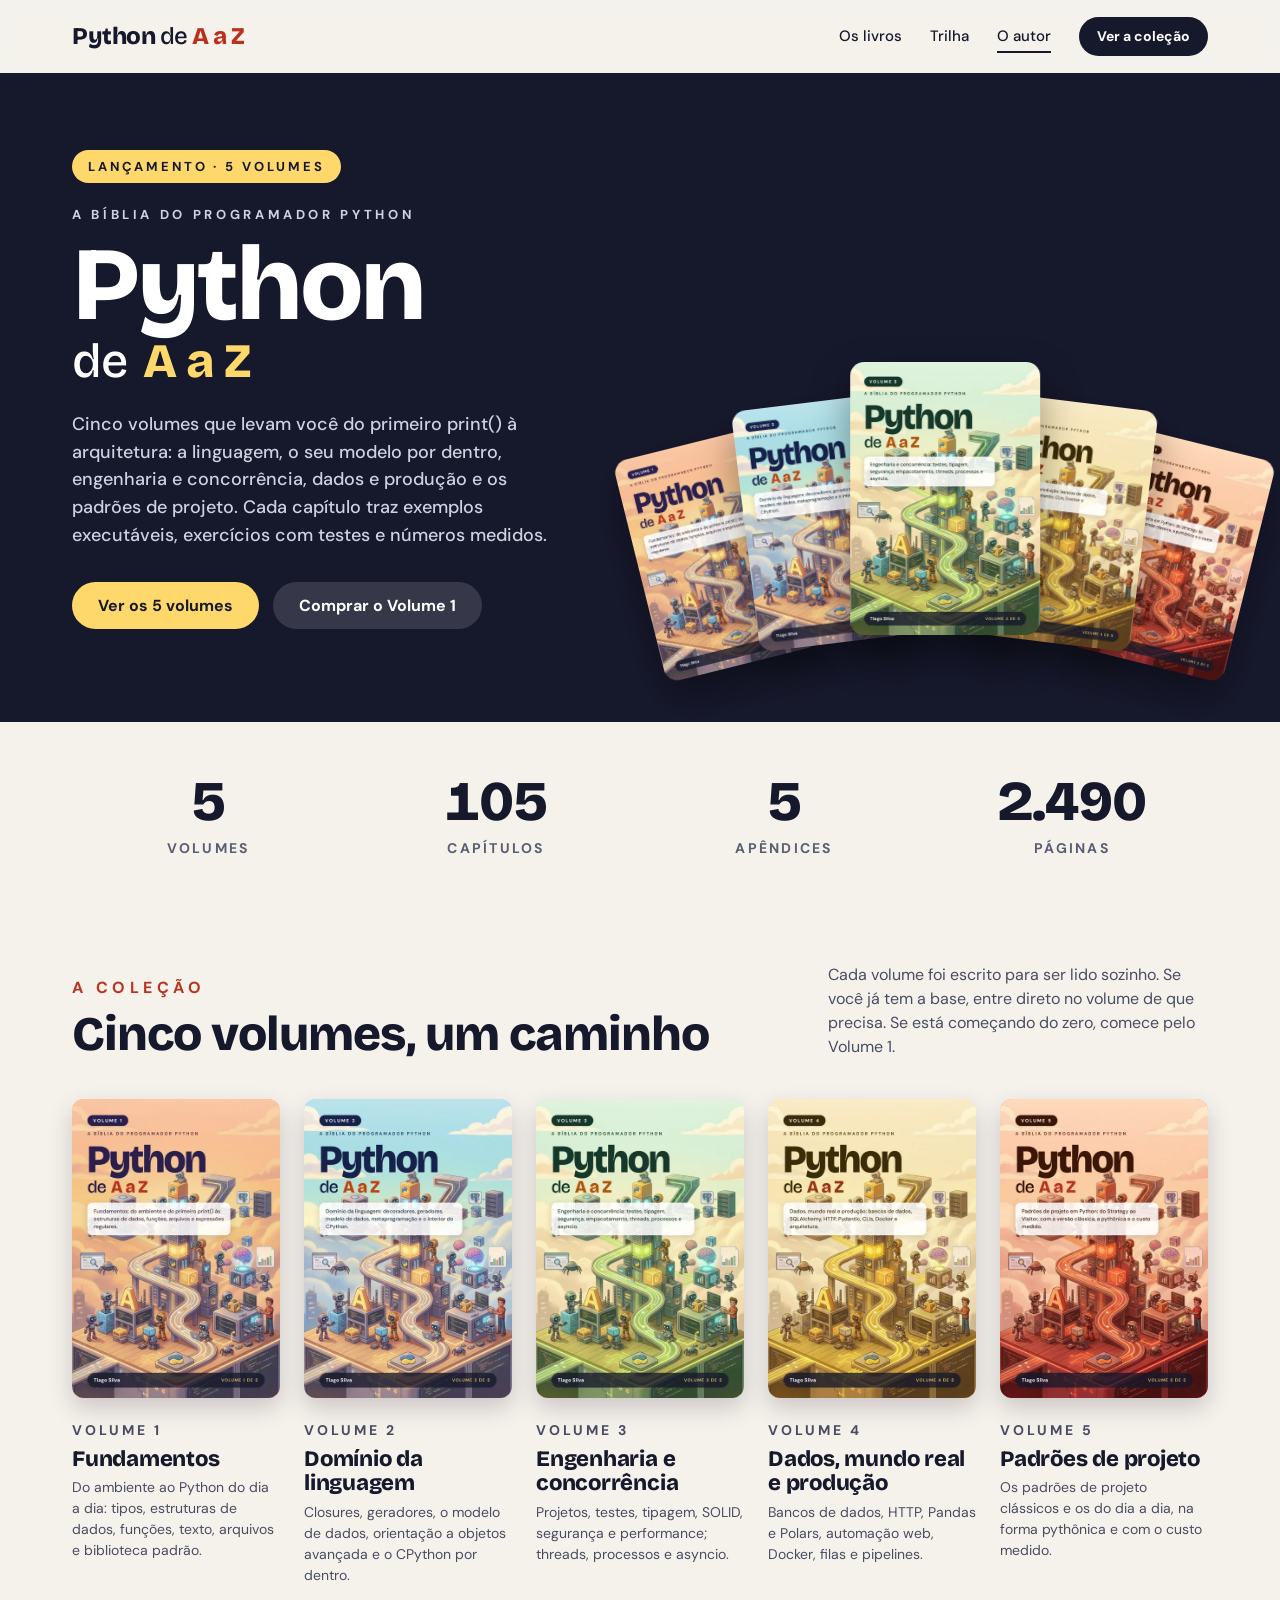
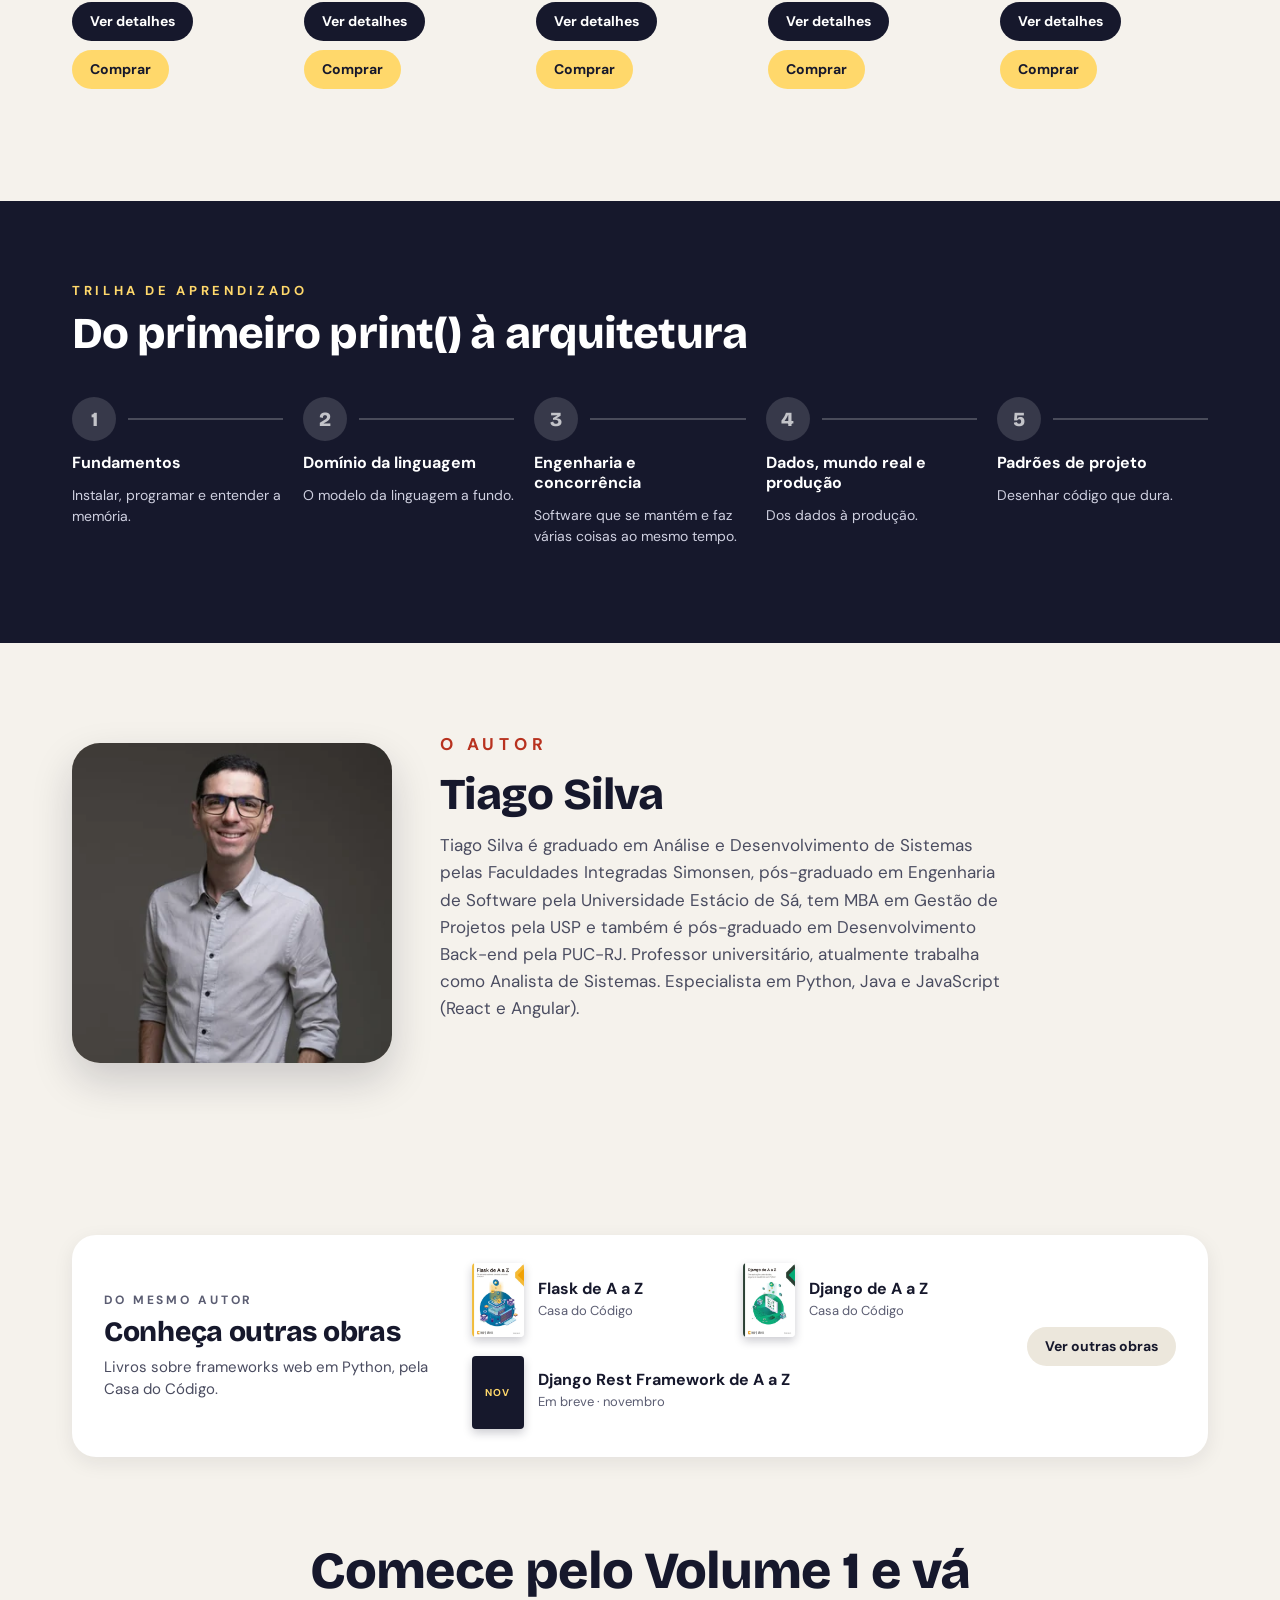
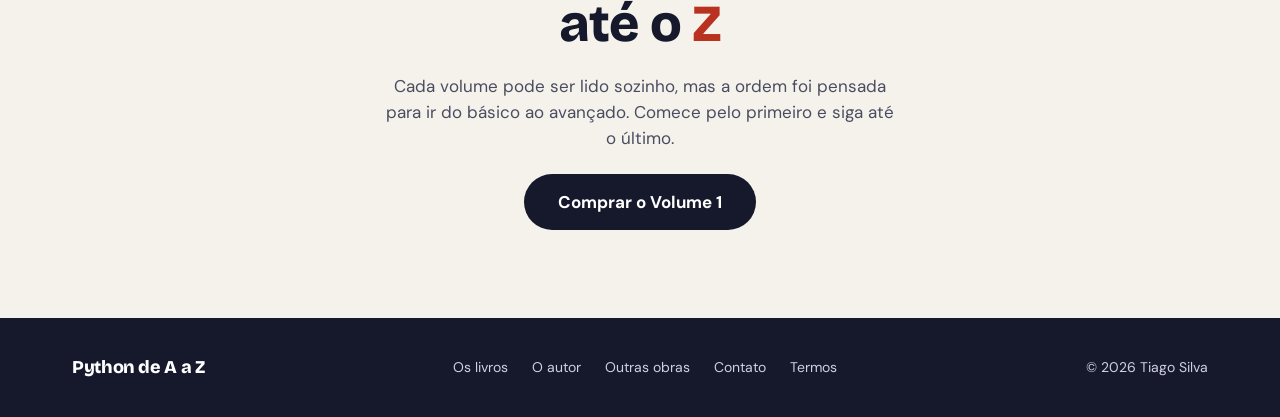
==== commit 782f02fd: "Updates lançamento" ====
--- a/index.html
+++ b/index.html
@@ -89,7 +89,7 @@
       <div class="stat reveal" style="--i:0"><b data-count="5">5</b><span>volumes</span></div>
       <div class="stat reveal" style="--i:1"><b data-count="105">105</b><span>capítulos</span></div>
       <div class="stat reveal" style="--i:2"><b data-count="5">5</b><span>apêndices</span></div>
-      <div class="stat reveal" style="--i:3"><b data-count="2486" data-format="pt">2.486</b><span>páginas</span></div>
+      <div class="stat reveal" style="--i:3"><b data-count="2490" data-format="pt">2.490</b><span>páginas</span></div>
     </div>
   </section>
 
@@ -112,22 +112,22 @@
         <article class="card reveal" data-vol="2" style="--i:1">
           <a class="card__cover" href="livro-2.html" tabindex="-1" aria-hidden="true"><img src="assets/img/capa-2-480.webp" srcset="assets/img/capa-2-480.webp 480w, assets/img/capa-2-960.webp 960w" sizes="(max-width: 480px) 45vw, (max-width: 1080px) 30vw, 220px" width="480" height="690" alt="" loading="lazy"></a>
           <div><p class="card__vol">Volume 2</p><h3>Domínio da linguagem</h3><p>Closures, geradores, o modelo de dados, orientação a objetos avançada e o CPython por dentro.</p></div>
-          <div class="card__actions"><a class="btn btn--dark btn--sm" href="livro-2.html">Ver detalhes</a><span class="btn btn--gold btn--sm is-soon" aria-disabled="true">Em breve</span></div>
+          <div class="card__actions"><a class="btn btn--dark btn--sm" href="livro-2.html">Ver detalhes</a><a class="btn btn--gold btn--sm" href="https://loja.uiclap.com/titulo/ua213625/" target="_blank" rel="noopener">Comprar</a></div>
         </article>
         <article class="card reveal" data-vol="3" style="--i:2">
           <a class="card__cover" href="livro-3.html" tabindex="-1" aria-hidden="true"><img src="assets/img/capa-3-480.webp" srcset="assets/img/capa-3-480.webp 480w, assets/img/capa-3-960.webp 960w" sizes="(max-width: 480px) 45vw, (max-width: 1080px) 30vw, 220px" width="480" height="690" alt="" loading="lazy"></a>
           <div><p class="card__vol">Volume 3</p><h3>Engenharia e concorrência</h3><p>Projetos, testes, tipagem, SOLID, segurança e performance; threads, processos e asyncio.</p></div>
-          <div class="card__actions"><a class="btn btn--dark btn--sm" href="livro-3.html">Ver detalhes</a><span class="btn btn--gold btn--sm is-soon" aria-disabled="true">Em breve</span></div>
+          <div class="card__actions"><a class="btn btn--dark btn--sm" href="livro-3.html">Ver detalhes</a><a class="btn btn--gold btn--sm" href="https://loja.uiclap.com/titulo/ua213659" target="_blank" rel="noopener">Comprar</a></div>
         </article>
         <article class="card reveal" data-vol="4" style="--i:3">
           <a class="card__cover" href="livro-4.html" tabindex="-1" aria-hidden="true"><img src="assets/img/capa-4-480.webp" srcset="assets/img/capa-4-480.webp 480w, assets/img/capa-4-960.webp 960w" sizes="(max-width: 480px) 45vw, (max-width: 1080px) 30vw, 220px" width="480" height="690" alt="" loading="lazy"></a>
           <div><p class="card__vol">Volume 4</p><h3>Dados, mundo real e produção</h3><p>Bancos de dados, HTTP, Pandas e Polars, automação web, Docker, filas e pipelines.</p></div>
-          <div class="card__actions"><a class="btn btn--dark btn--sm" href="livro-4.html">Ver detalhes</a><span class="btn btn--gold btn--sm is-soon" aria-disabled="true">Em breve</span></div>
+          <div class="card__actions"><a class="btn btn--dark btn--sm" href="livro-4.html">Ver detalhes</a><a class="btn btn--gold btn--sm" href="https://loja.uiclap.com/titulo/ua213664" target="_blank" rel="noopener">Comprar</a></div>
         </article>
         <article class="card reveal" data-vol="5" style="--i:4">
           <a class="card__cover" href="livro-5.html" tabindex="-1" aria-hidden="true"><img src="assets/img/capa-5-480.webp" srcset="assets/img/capa-5-480.webp 480w, assets/img/capa-5-960.webp 960w" sizes="(max-width: 480px) 45vw, (max-width: 1080px) 30vw, 220px" width="480" height="690" alt="" loading="lazy"></a>
           <div><p class="card__vol">Volume 5</p><h3>Padrões de projeto</h3><p>Os padrões de projeto clássicos e os do dia a dia, na forma pythônica e com o custo medido.</p></div>
-          <div class="card__actions"><a class="btn btn--dark btn--sm" href="livro-5.html">Ver detalhes</a><span class="btn btn--gold btn--sm is-soon" aria-disabled="true">Em breve</span></div>
+          <div class="card__actions"><a class="btn btn--dark btn--sm" href="livro-5.html">Ver detalhes</a><a class="btn btn--gold btn--sm" href="https://loja.uiclap.com/titulo/ua213677" target="_blank" rel="noopener">Comprar</a></div>
         </article>
       </div>
     </div>
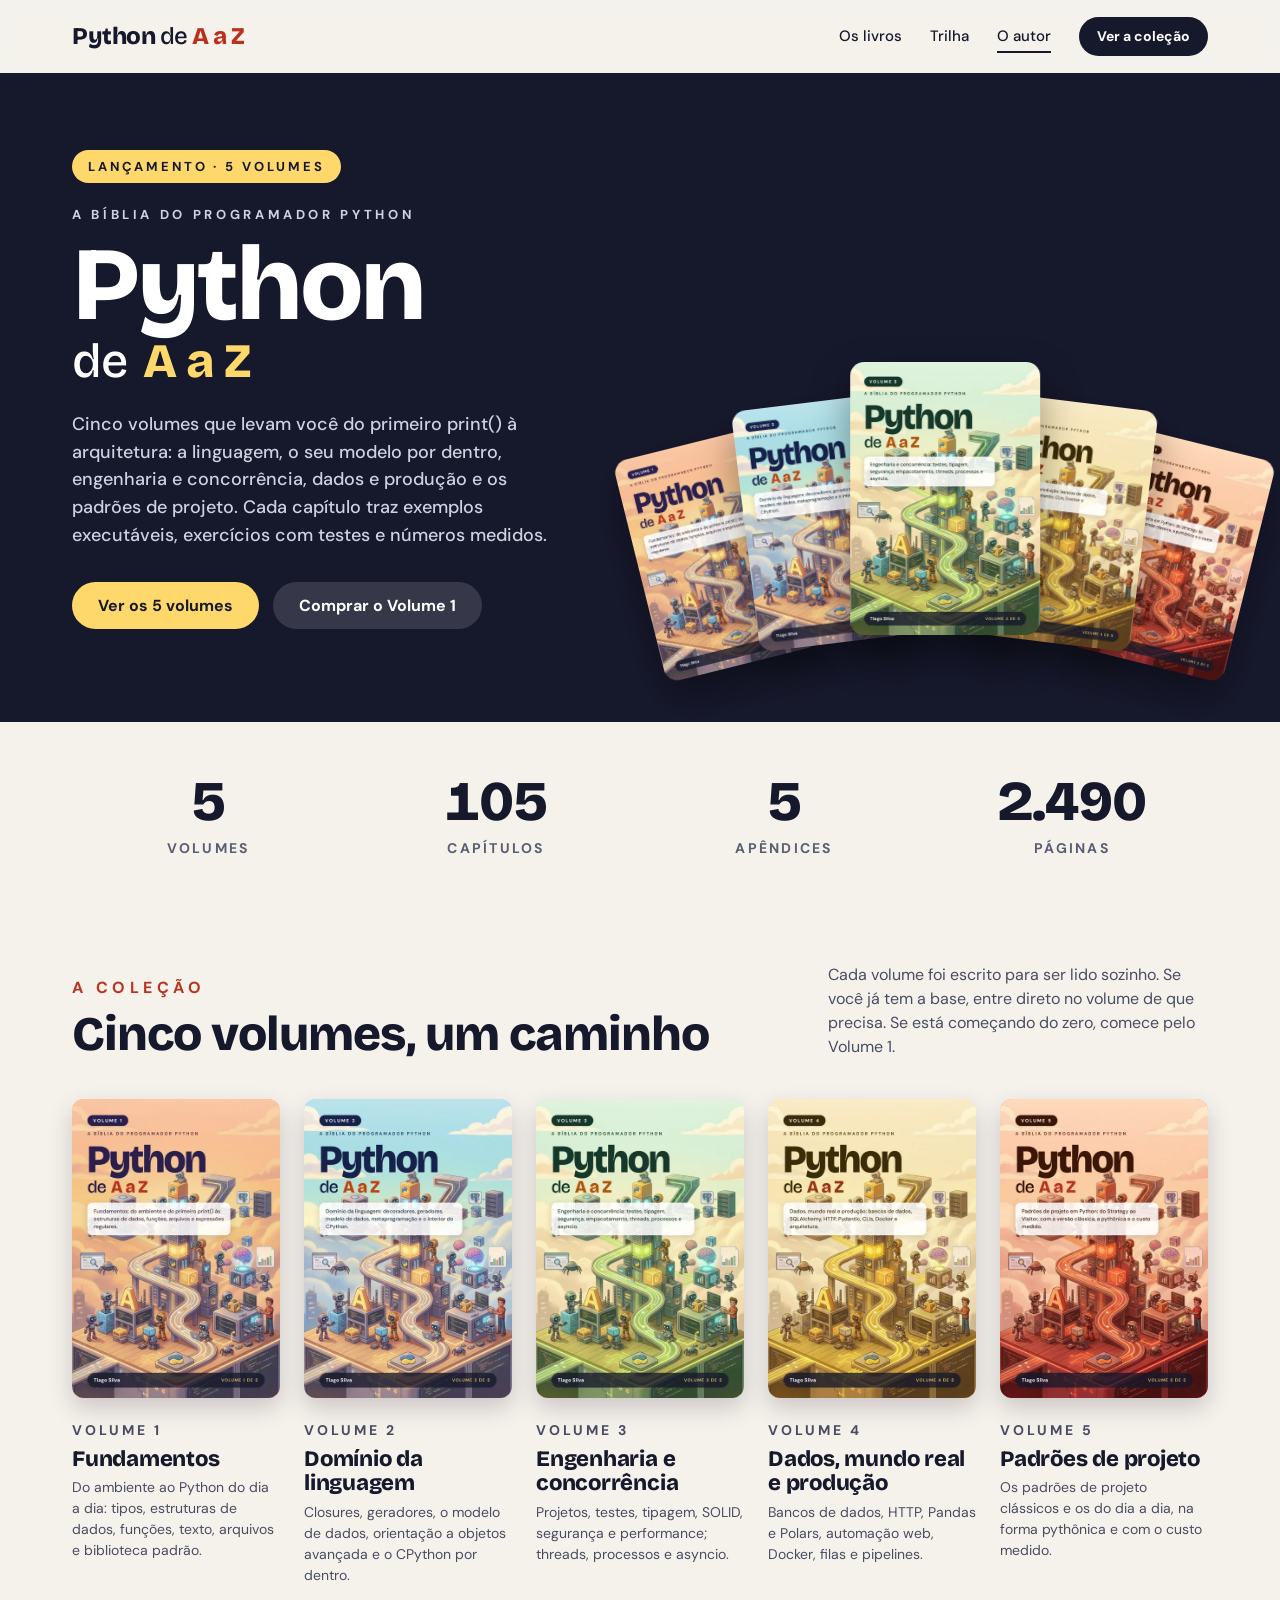
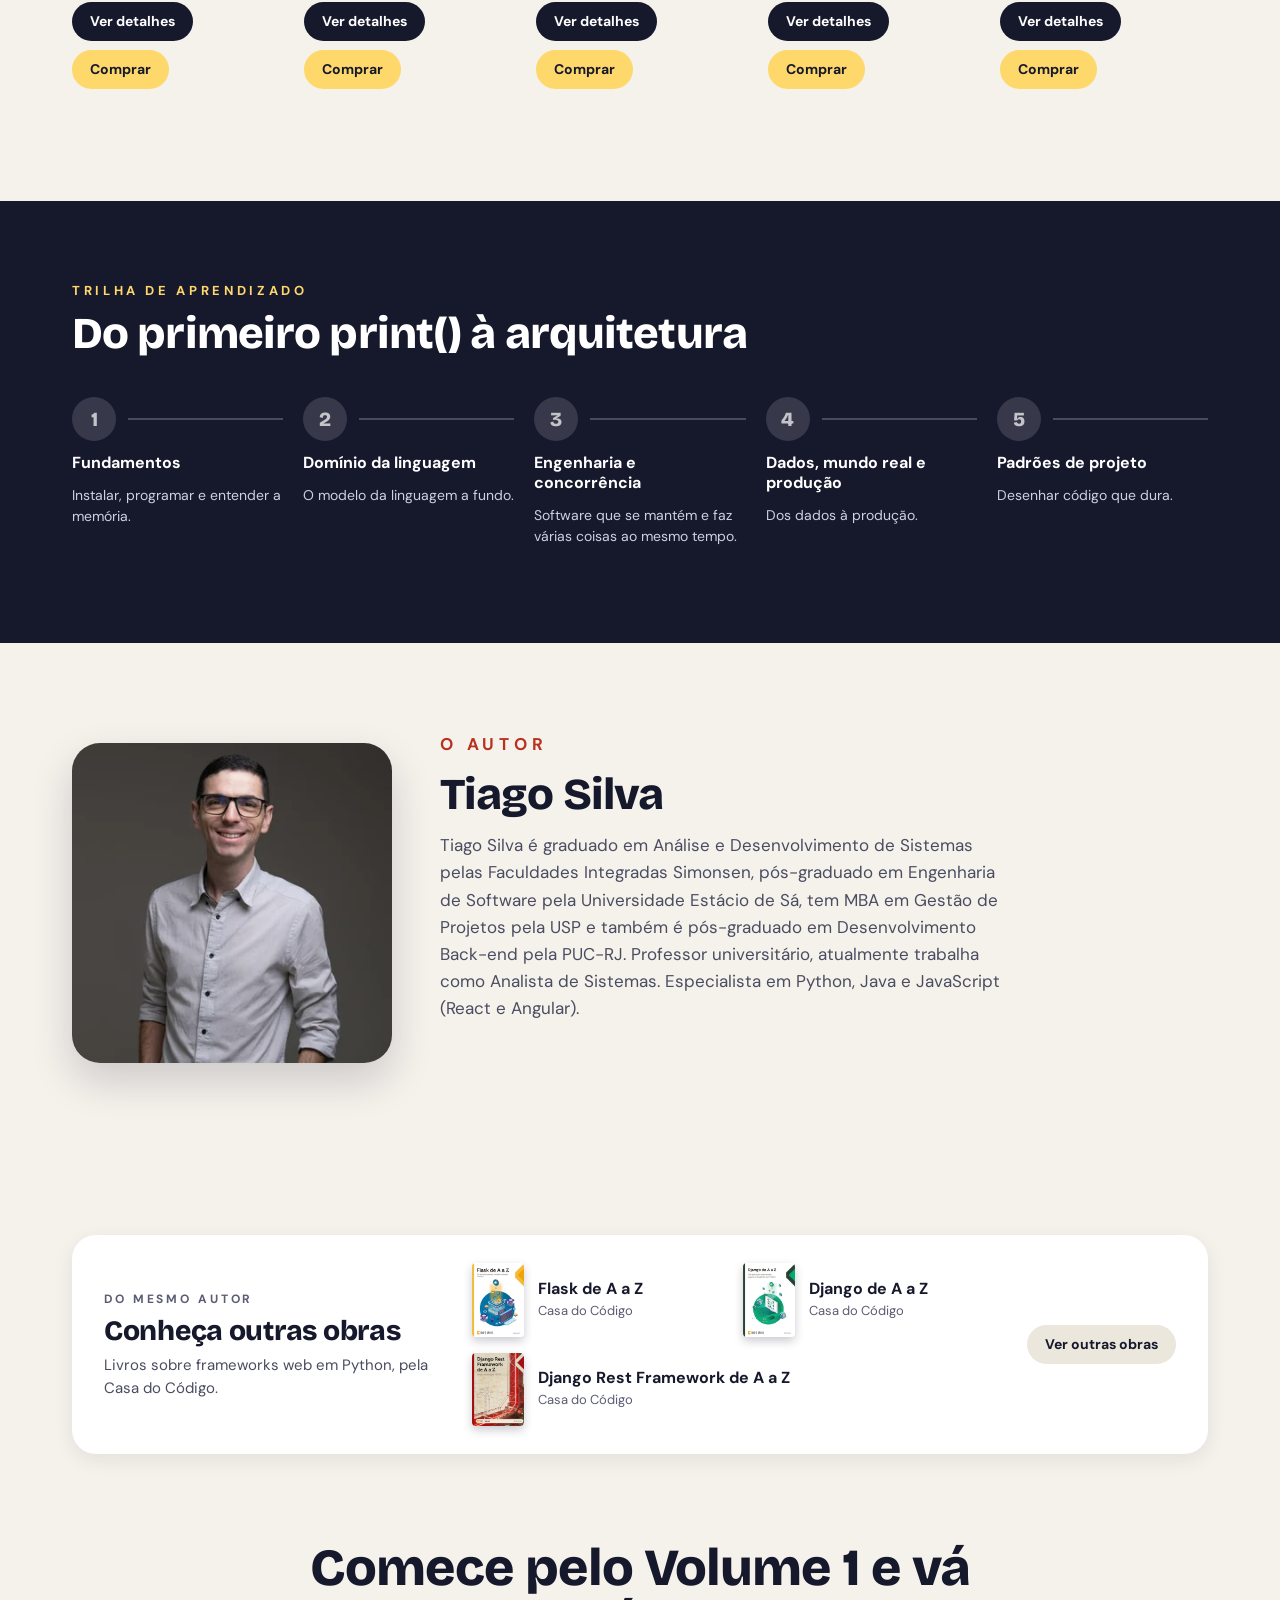
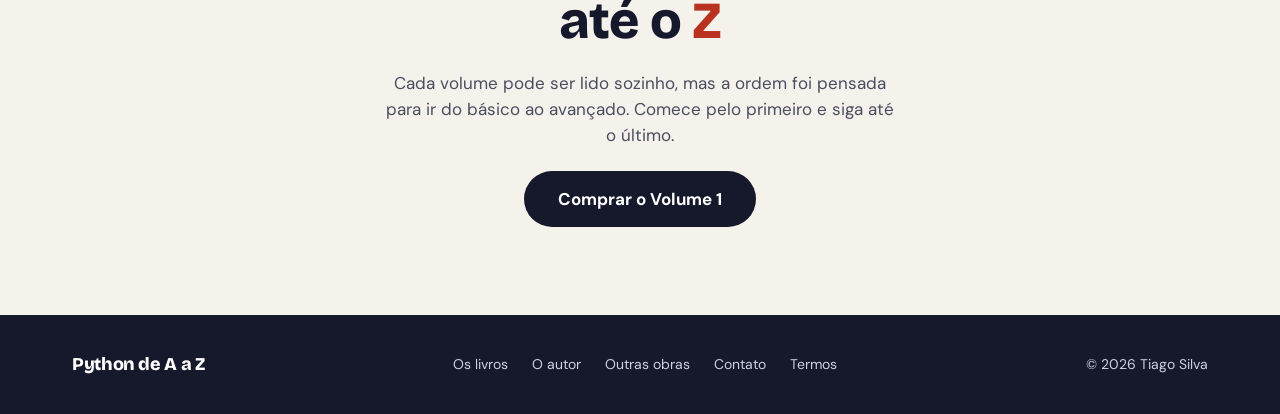
==== commit a1eece8a: "Novo livro" ====
--- a/index.html
+++ b/index.html
@@ -1,6 +1,15 @@
 <!doctype html>
 <html lang="pt-BR">
 <head>
+<!-- Google tag (gtag.js) -->
+<script async src="https://www.googletagmanager.com/gtag/js?id=G-75W0L401ED"></script>
+<script>
+  window.dataLayer = window.dataLayer || [];
+  function gtag(){dataLayer.push(arguments);}
+  gtag('js', new Date());
+
+  gtag('config', 'G-75W0L401ED');
+</script>
 <meta charset="utf-8">
 <meta name="viewport" content="width=device-width, initial-scale=1">
 <title>Python de A a Z · A bíblia do programador Python em 5 volumes</title>
@@ -179,7 +188,7 @@
       <div class="more__list">
         <a class="mini" href="flask.html"><img src="assets/img/flask.webp" width="341" height="480" alt="" loading="lazy"><div><strong>Flask de A a Z</strong><span>Casa do Código</span></div></a>
         <a class="mini" href="django.html"><img src="assets/img/django.webp" width="341" height="480" alt="" loading="lazy"><div><strong>Django de A a Z</strong><span>Casa do Código</span></div></a>
-        <a class="mini" href="drf.html"><span class="soon" aria-hidden="true">Nov</span><div><strong>Django Rest Framework de A a Z</strong><span>Em breve · novembro</span></div></a>
+        <a class="mini" href="drf.html"><img src="assets/img/drf.webp" width="341" height="480" alt="" loading="lazy"><div><strong>Django Rest Framework de A a Z</strong><span>Casa do Código</span></div></a>
       </div>
       <a class="btn btn--chip btn--sm" href="outras.html">Ver outras obras</a>
     </div>
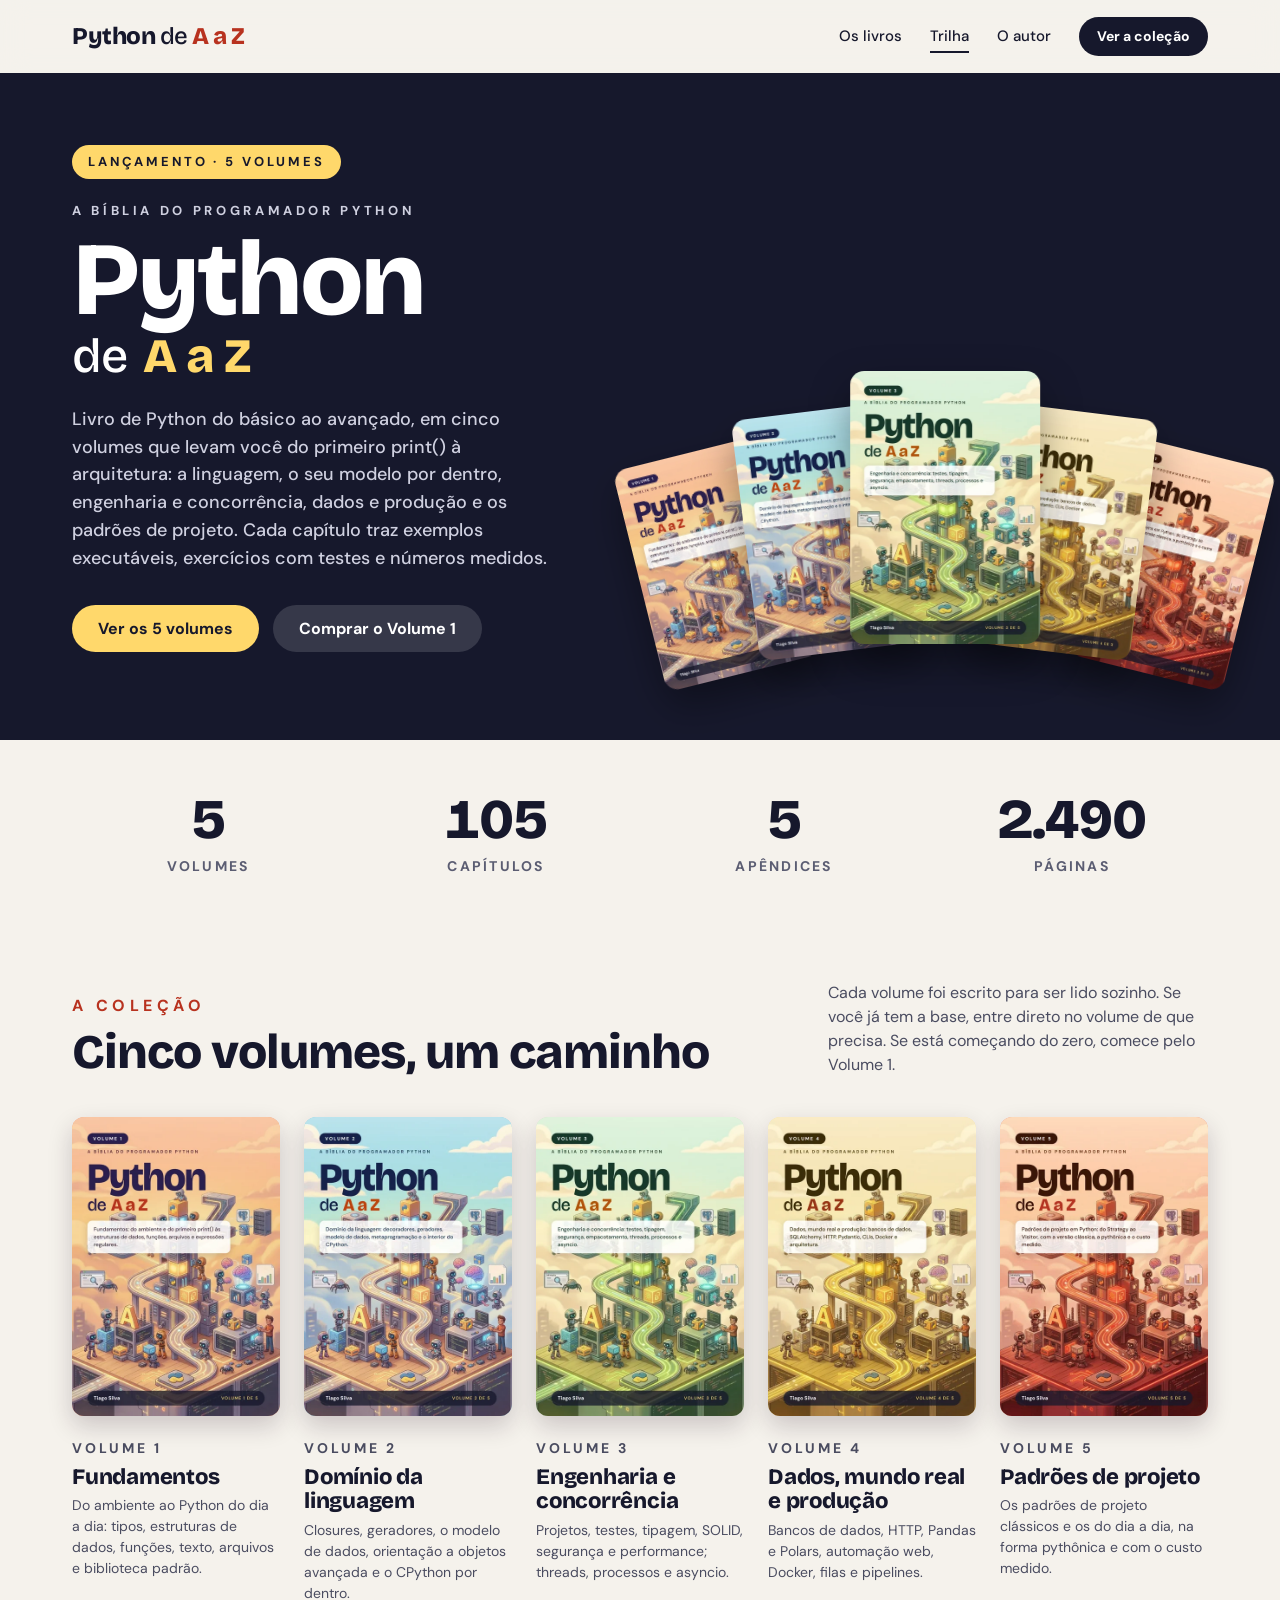
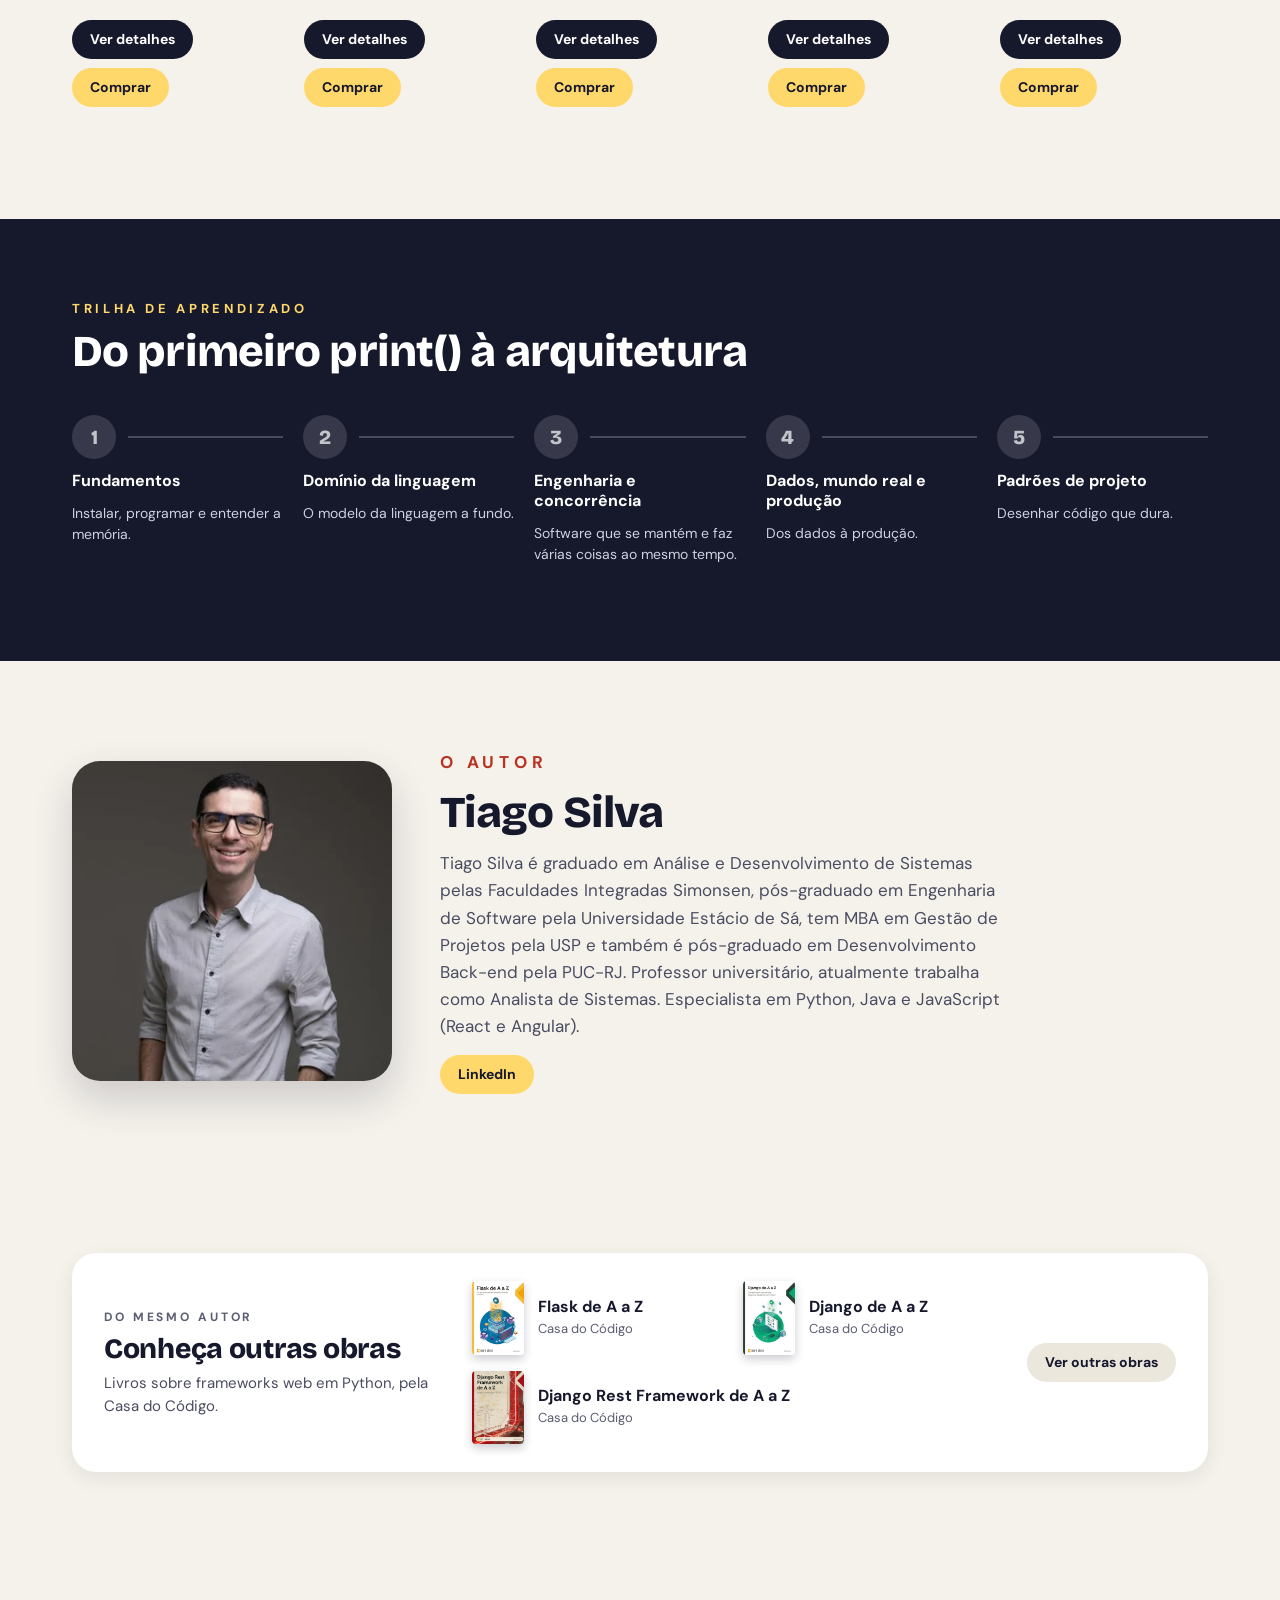
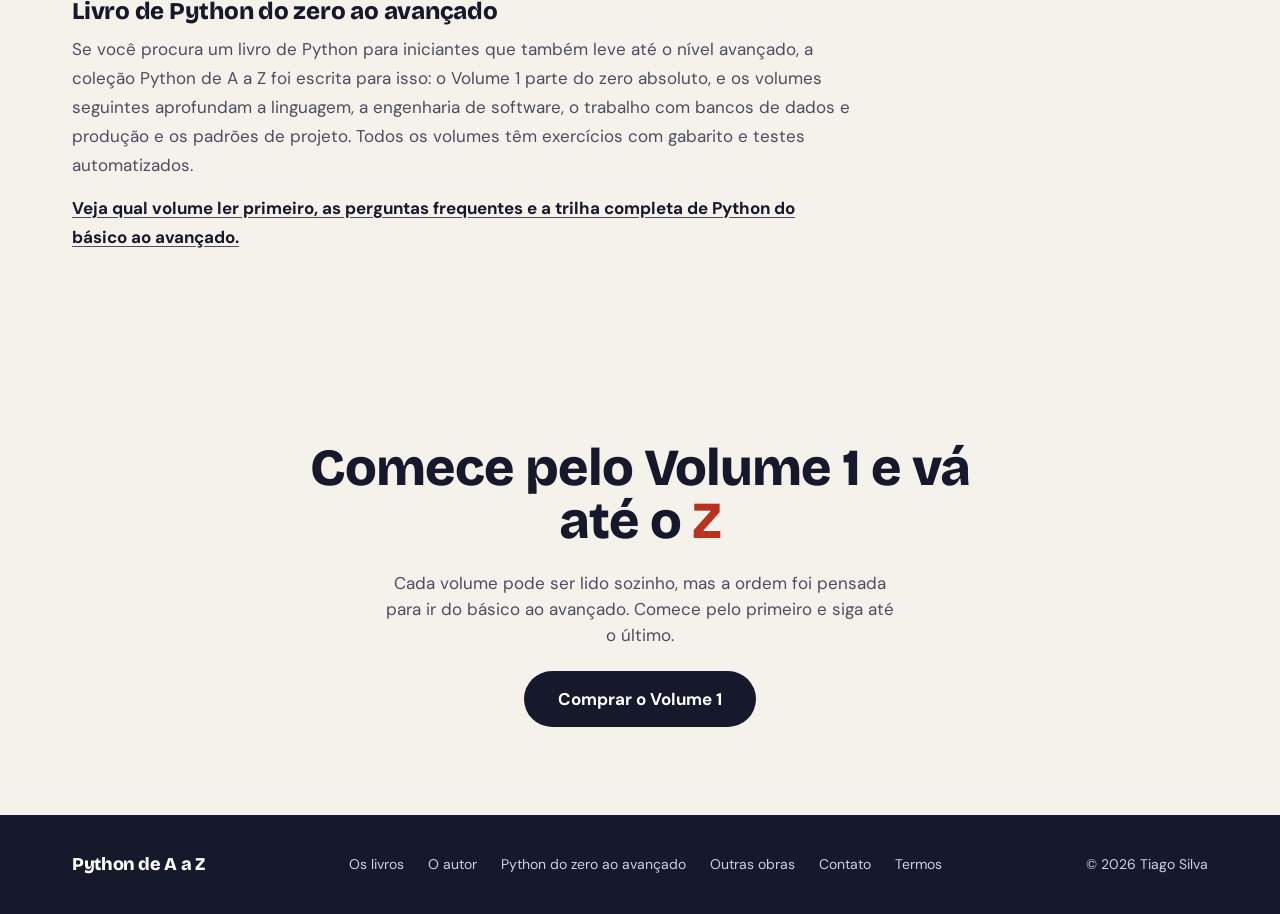
==== commit cd3aa752: "SEO" ====
--- a/index.html
+++ b/index.html
@@ -12,27 +12,27 @@
 </script>
 <meta charset="utf-8">
 <meta name="viewport" content="width=device-width, initial-scale=1">
-<title>Python de A a Z · A bíblia do programador Python em 5 volumes</title>
-<meta name="description" content="Do primeiro print() à arquitetura em 5 volumes: Python do zero, o modelo por dentro, engenharia, dados e produção, e padrões de projeto. Por Tiago Silva.">
+<title>Livro de Python do zero ao avançado | Python de A a Z (5 volumes)</title>
+<meta name="description" content="Livro de Python do básico ao avançado em 5 volumes: Python do zero, o modelo por dentro, engenharia, dados e produção, e padrões de projeto. Por Tiago Silva.">
 <meta name="theme-color" content="#16182c">
 <!-- seo:start -->
-<link rel="canonical" href="https://pythondeaaz.com.br/index.html">
+<link rel="canonical" href="https://pythondeaaz.com.br/">
 <meta name="robots" content="index, follow, max-image-preview:large">
 <meta name="author" content="Tiago Silva">
 <meta property="og:type" content="website">
 <meta property="og:locale" content="pt_BR">
 <meta property="og:site_name" content="Python de A a Z">
-<meta property="og:title" content="Python de A a Z · A bíblia do programador Python em 5 volumes">
-<meta property="og:description" content="Do primeiro print() à arquitetura em 5 volumes: Python do zero, o modelo por dentro, engenharia, dados e produção, e padrões de projeto. Por Tiago Silva.">
-<meta property="og:url" content="https://pythondeaaz.com.br/index.html">
+<meta property="og:title" content="Livro de Python do zero ao avançado | Python de A a Z (5 volumes)">
+<meta property="og:description" content="Livro de Python do básico ao avançado em 5 volumes: Python do zero, o modelo por dentro, engenharia, dados e produção, e padrões de projeto. Por Tiago Silva.">
+<meta property="og:url" content="https://pythondeaaz.com.br/">
 <meta property="og:image" content="https://pythondeaaz.com.br/assets/img/og-home.jpg">
 <meta property="og:image:width" content="1200">
 <meta property="og:image:height" content="630">
 <meta name="twitter:card" content="summary_large_image">
-<meta name="twitter:title" content="Python de A a Z · A bíblia do programador Python em 5 volumes">
-<meta name="twitter:description" content="Do primeiro print() à arquitetura em 5 volumes: Python do zero, o modelo por dentro, engenharia, dados e produção, e padrões de projeto. Por Tiago Silva.">
+<meta name="twitter:title" content="Livro de Python do zero ao avançado | Python de A a Z (5 volumes)">
+<meta name="twitter:description" content="Livro de Python do básico ao avançado em 5 volumes: Python do zero, o modelo por dentro, engenharia, dados e produção, e padrões de projeto. Por Tiago Silva.">
 <meta name="twitter:image" content="https://pythondeaaz.com.br/assets/img/og-home.jpg">
-<script type="application/ld+json">{"@context":"https://schema.org","@graph":[{"@type":"WebSite","@id":"https://pythondeaaz.com.br/#site","name":"Python de A a Z","url":"https://pythondeaaz.com.br/index.html","inLanguage":"pt-BR","publisher":{"@id":"https://pythondeaaz.com.br/#autor"}},{"@type":"Person","@id":"https://pythondeaaz.com.br/#autor","name":"Tiago Silva","url":"https://www.linkedin.com/in/tiagoluizrs/","image":"https://pythondeaaz.com.br/assets/img/autor-720.webp","jobTitle":"Analista de Sistemas e professor universitário","knowsAbout":["Python","Java","JavaScript","Engenharia de software"]},{"@type":"ItemList","name":"A coleção Python de A a Z","itemListElement":[{"@type":"ListItem","position":1,"url":"https://pythondeaaz.com.br/livro-1.html","name":"Volume 1: Fundamentos"},{"@type":"ListItem","position":2,"url":"https://pythondeaaz.com.br/livro-2.html","name":"Volume 2: Domínio da linguagem"},{"@type":"ListItem","position":3,"url":"https://pythondeaaz.com.br/livro-3.html","name":"Volume 3: Engenharia e concorrência"},{"@type":"ListItem","position":4,"url":"https://pythondeaaz.com.br/livro-4.html","name":"Volume 4: Dados, mundo real e produção"},{"@type":"ListItem","position":5,"url":"https://pythondeaaz.com.br/livro-5.html","name":"Volume 5: Padrões de projeto"}]}]}</script>
+<script type="application/ld+json">{"@context":"https://schema.org","@graph":[{"@type":"WebSite","@id":"https://pythondeaaz.com.br/#site","name":"Python de A a Z","url":"https://pythondeaaz.com.br/","inLanguage":"pt-BR","publisher":{"@id":"https://pythondeaaz.com.br/#autor"}},{"@type":"Person","@id":"https://pythondeaaz.com.br/#autor","name":"Tiago Silva","url":"https://www.linkedin.com/in/tiagoluizrs/","image":"https://pythondeaaz.com.br/assets/img/autor-720.webp","jobTitle":"Analista de Sistemas e professor universitário","knowsAbout":["Python","Java","JavaScript","Engenharia de software"]},{"@type":"ItemList","name":"A coleção Python de A a Z","itemListElement":[{"@type":"ListItem","position":1,"url":"https://pythondeaaz.com.br/livro-1.html","name":"Volume 1: Fundamentos"},{"@type":"ListItem","position":2,"url":"https://pythondeaaz.com.br/livro-2.html","name":"Volume 2: Domínio da linguagem"},{"@type":"ListItem","position":3,"url":"https://pythondeaaz.com.br/livro-3.html","name":"Volume 3: Engenharia e concorrência"},{"@type":"ListItem","position":4,"url":"https://pythondeaaz.com.br/livro-4.html","name":"Volume 4: Dados, mundo real e produção"},{"@type":"ListItem","position":5,"url":"https://pythondeaaz.com.br/livro-5.html","name":"Volume 5: Padrões de projeto"}]}]}</script>
 <!-- seo:end -->
 <link rel="icon" href="favicon.svg" type="image/svg+xml">
 <link rel="preload" href="assets/fonts/bricolage-grotesque-800.woff2" as="font" type="font/woff2" crossorigin>
@@ -66,7 +66,7 @@
         <p class="eyebrow">A bíblia do programador Python</p>
         <h1>Python</h1>
         <div class="hero__sub"><span>de</span><b>A a Z</b></div>
-        <p class="hero__lead">Cinco volumes que levam você do primeiro print() à arquitetura: a linguagem, o seu modelo por dentro, engenharia e concorrência, dados e produção e os padrões de projeto. Cada capítulo traz exemplos executáveis, exercícios com testes e números medidos.</p>
+        <p class="hero__lead">Livro de Python do básico ao avançado, em cinco volumes que levam você do primeiro print() à arquitetura: a linguagem, o seu modelo por dentro, engenharia e concorrência, dados e produção e os padrões de projeto. Cada capítulo traz exemplos executáveis, exercícios com testes e números medidos.</p>
         <div class="hero__cta">
           <a class="btn btn--gold" href="#colecao">Ver os 5 volumes</a>
           <a class="btn btn--ghost" href="https://loja.uiclap.com/titulo/ua213612" target="_blank" rel="noopener">Comprar o Volume 1</a>
@@ -194,6 +194,15 @@
     </div>
   </section>
 
+  <!-- Python do zero ao avançado (texto de apoio para buscas) -->
+  <section class="section">
+    <div class="wrap prose">
+      <h2 class="display reveal">Livro de Python do zero ao avançado</h2>
+      <p class="reveal" style="--i:1">Se você procura um livro de Python para iniciantes que também leve até o nível avançado, a coleção Python de A a Z foi escrita para isso: o Volume 1 parte do zero absoluto, e os volumes seguintes aprofundam a linguagem, a engenharia de software, o trabalho com bancos de dados e produção e os padrões de projeto. Todos os volumes têm exercícios com gabarito e testes automatizados.</p>
+      <p class="reveal" style="--i:2"><a href="livro-python-do-basico-ao-avancado.html"><b>Veja qual volume ler primeiro, as perguntas frequentes e a trilha completa de Python do básico ao avançado.</b></a></p>
+    </div>
+  </section>
+
   <!-- CTA final -->
   <section class="section">
     <div class="wrap cta">
@@ -211,6 +220,7 @@
     <nav aria-label="Rodapé">
       <a href="#colecao">Os livros</a>
       <a href="#autor">O autor</a>
+      <a href="livro-python-do-basico-ao-avancado.html">Python do zero ao avançado</a>
       <a href="outras.html">Outras obras</a>
       <a href="mailto:tiagoluizrs@gmail.com">Contato</a>
       <a href="termos.html">Termos</a>
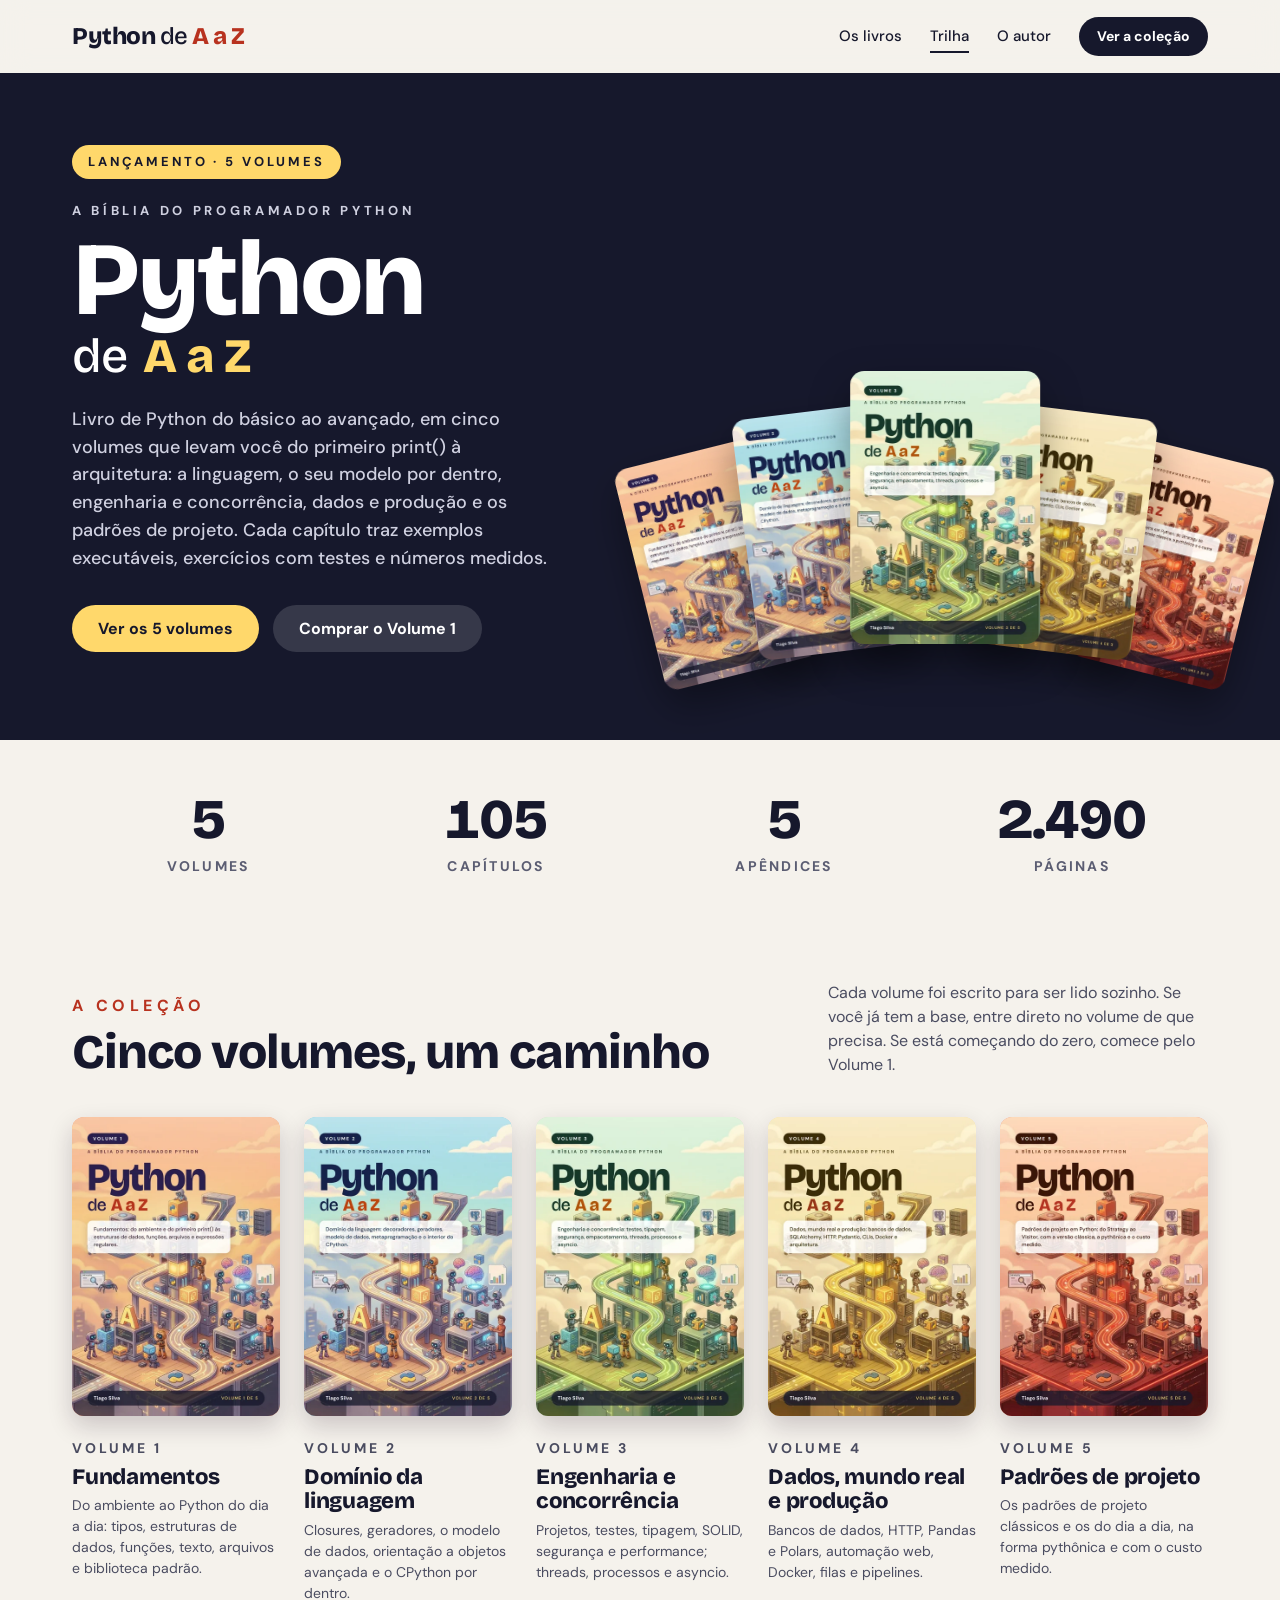
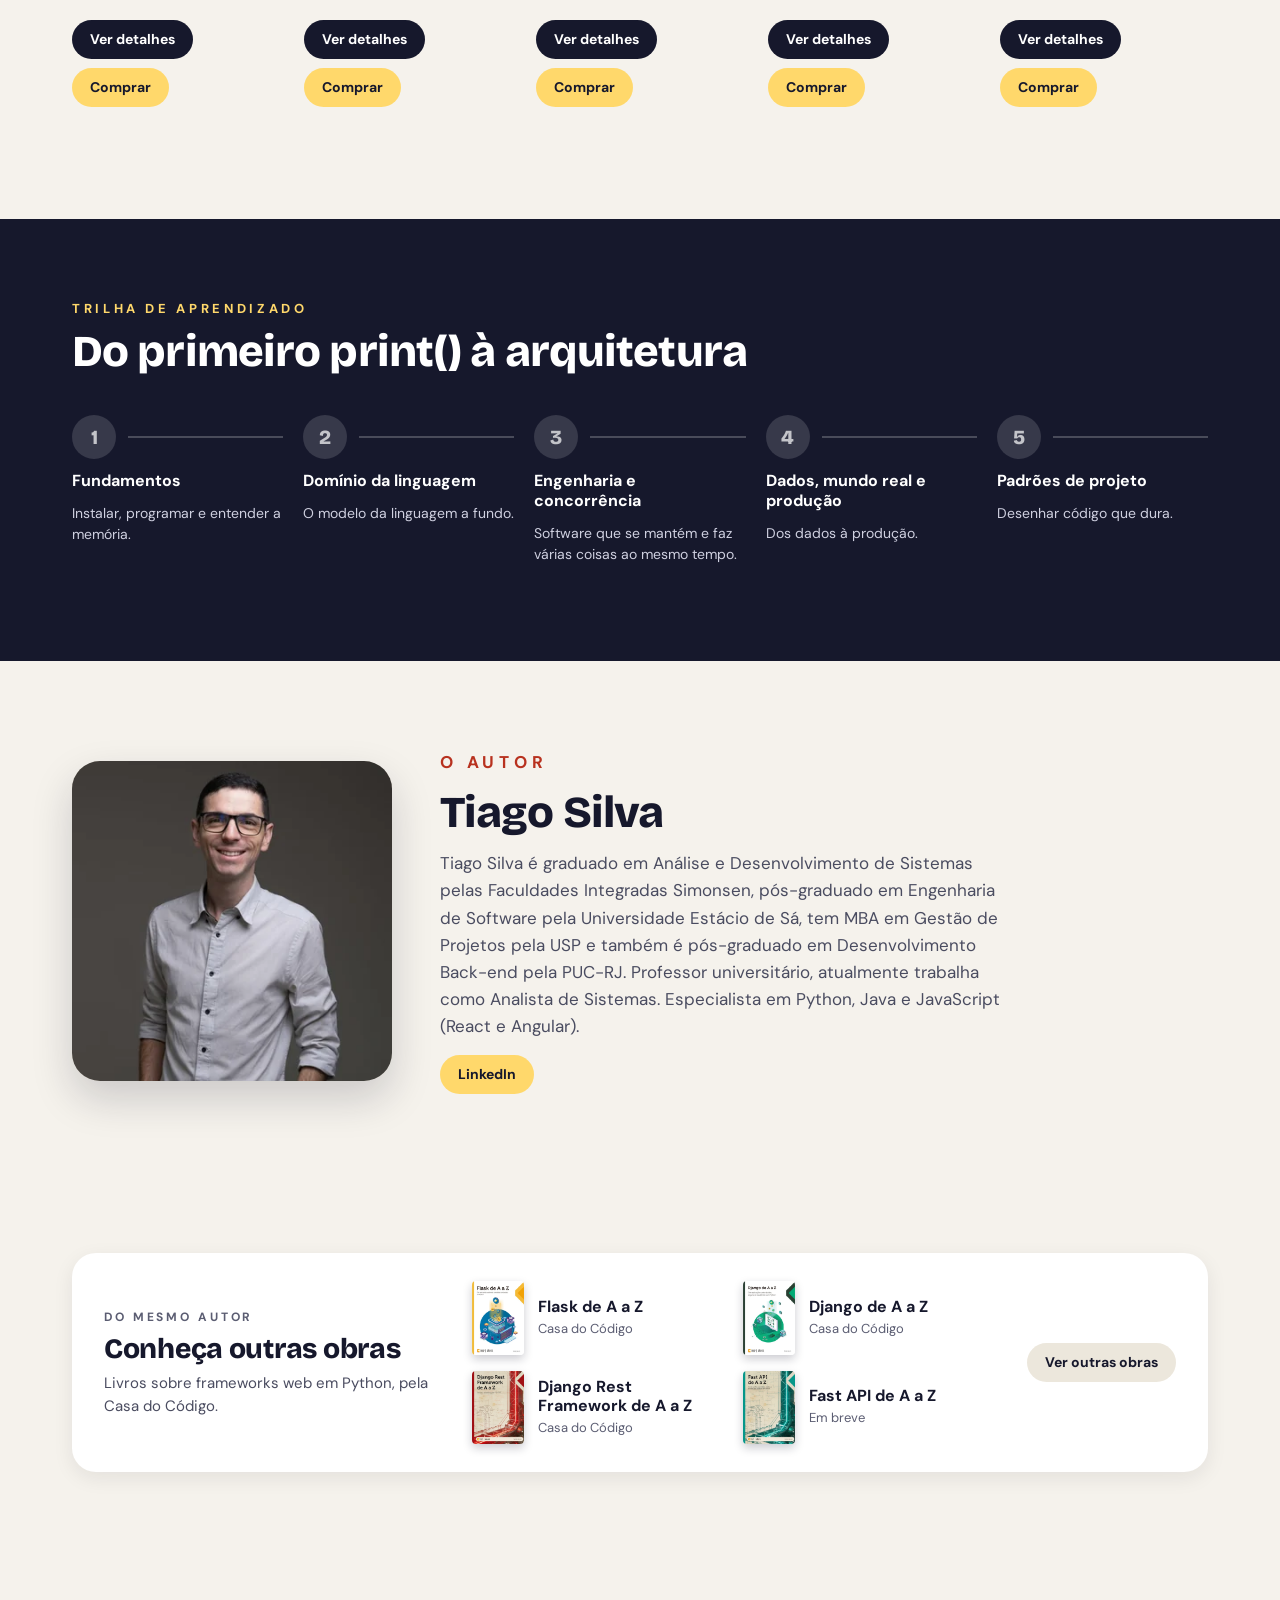
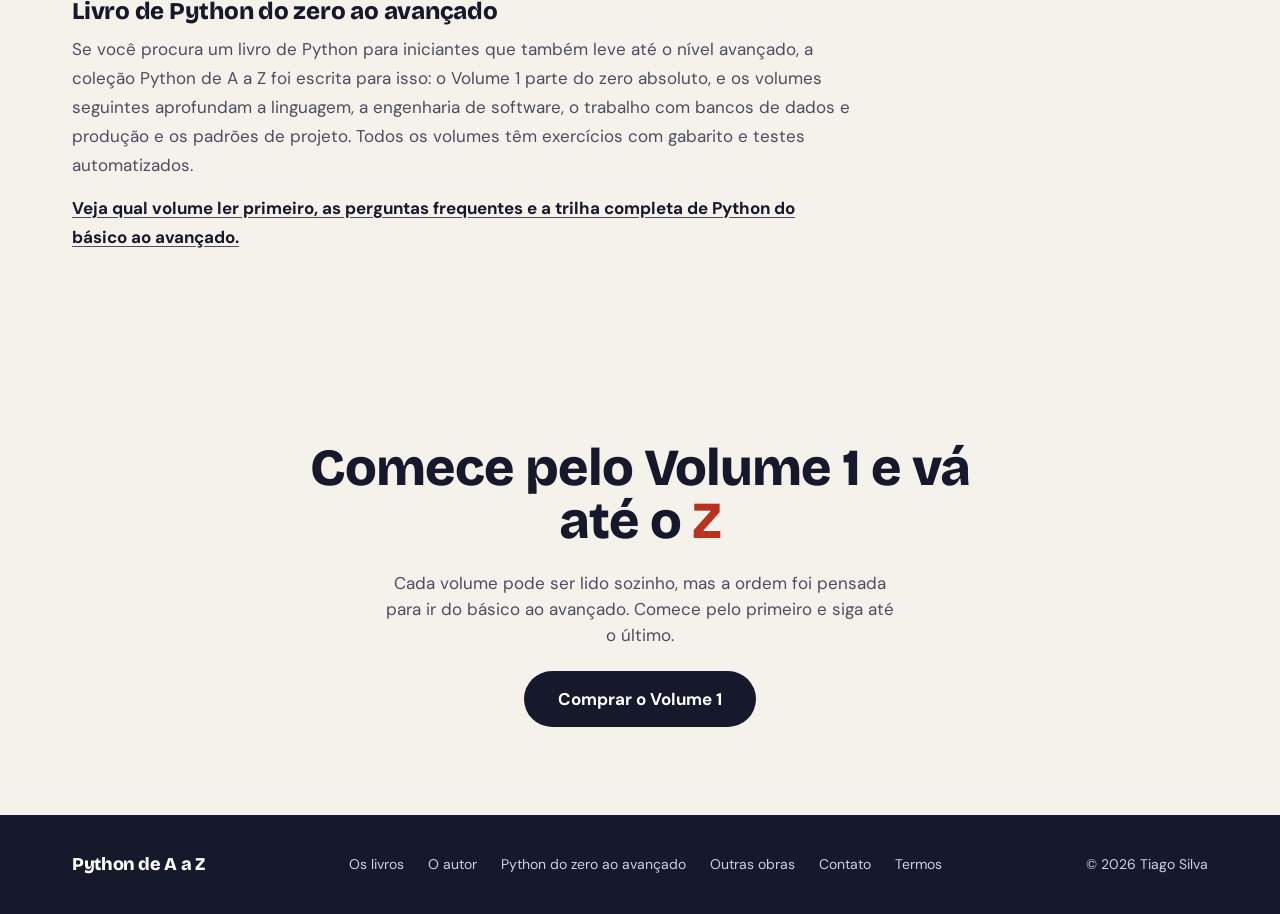
==== commit 94ec729a: "Novo livro: Fast API de A a Z (em breve) Página do livro com capa, sumário e botão para avisar o lan" ====
--- a/index.html
+++ b/index.html
@@ -189,6 +189,7 @@
         <a class="mini" href="flask.html"><img src="assets/img/flask.webp" width="341" height="480" alt="" loading="lazy"><div><strong>Flask de A a Z</strong><span>Casa do Código</span></div></a>
         <a class="mini" href="django.html"><img src="assets/img/django.webp" width="341" height="480" alt="" loading="lazy"><div><strong>Django de A a Z</strong><span>Casa do Código</span></div></a>
         <a class="mini" href="drf.html"><img src="assets/img/drf.webp" width="341" height="480" alt="" loading="lazy"><div><strong>Django Rest Framework de A a Z</strong><span>Casa do Código</span></div></a>
+        <a class="mini" href="fastapi.html"><img src="assets/img/fastapi.webp" width="341" height="480" alt="" loading="lazy"><div><strong>Fast API de A a Z</strong><span>Em breve</span></div></a>
       </div>
       <a class="btn btn--chip btn--sm" href="outras.html">Ver outras obras</a>
     </div>
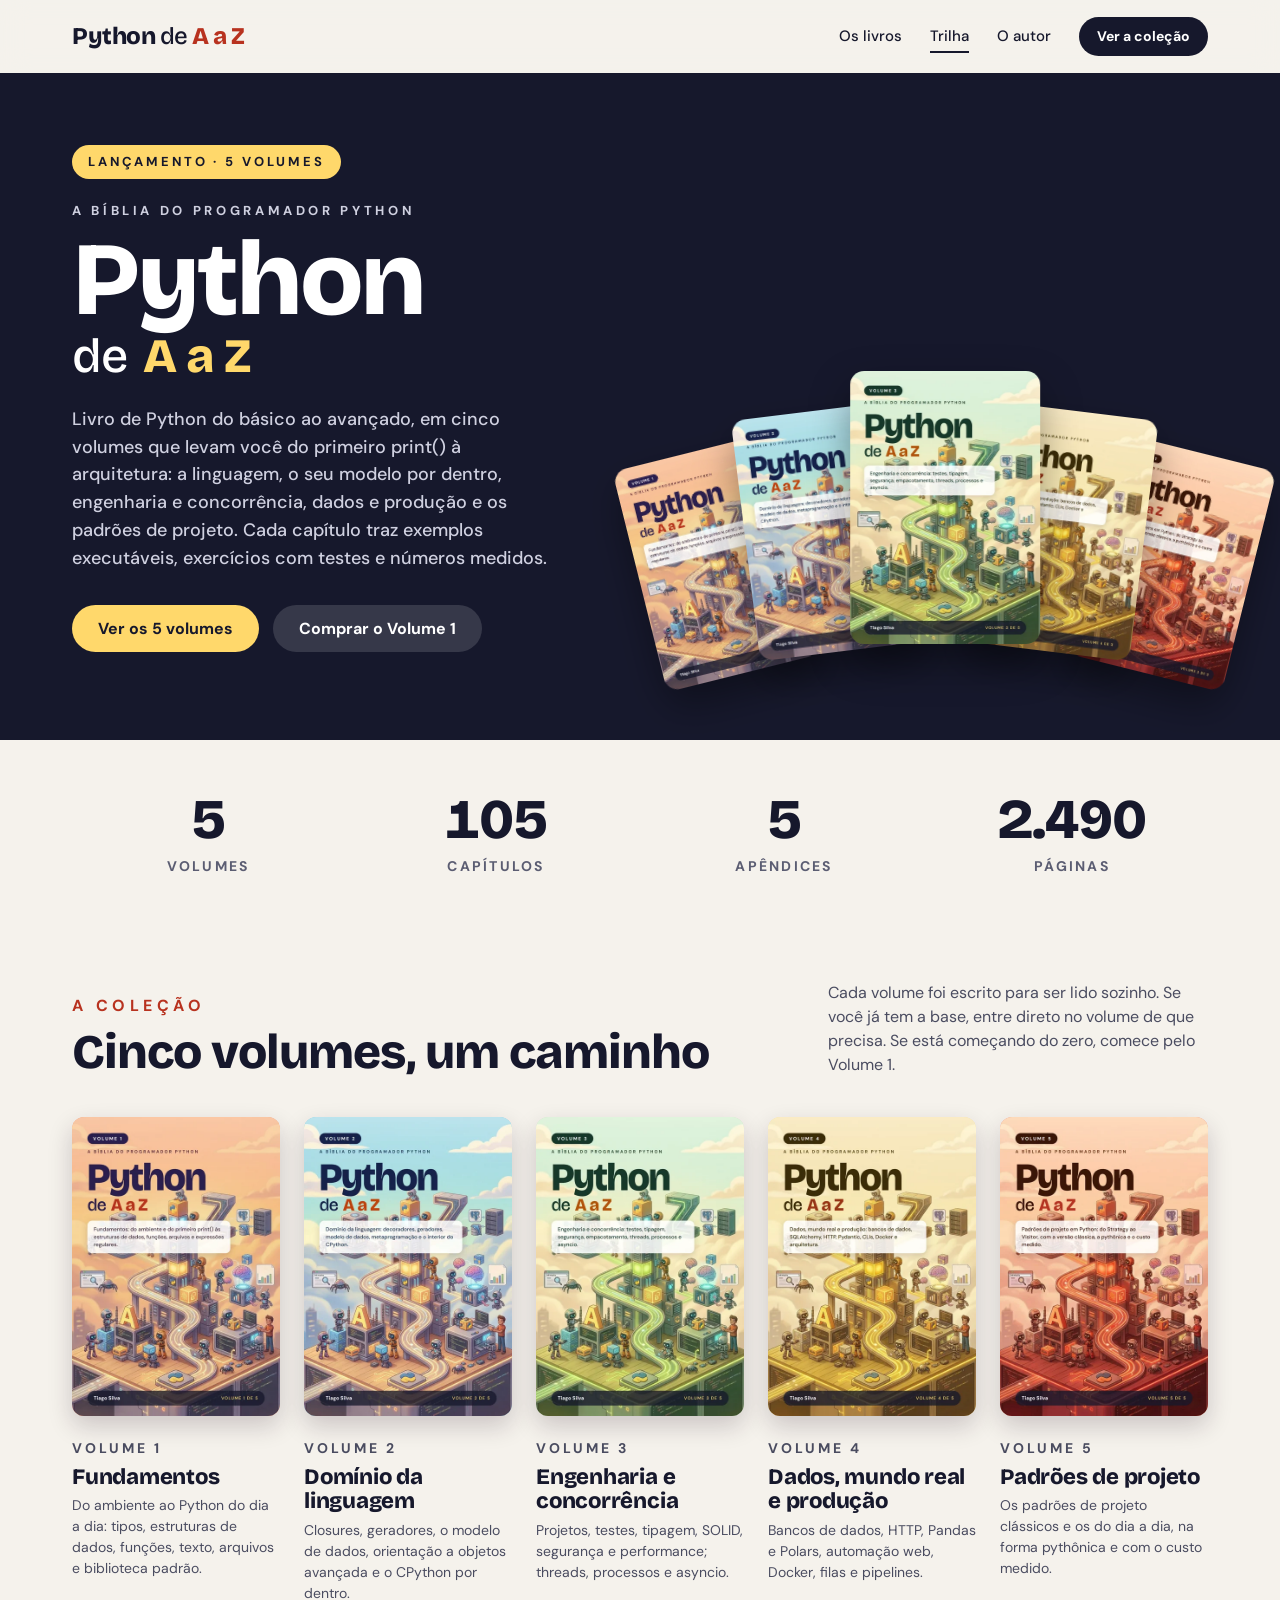
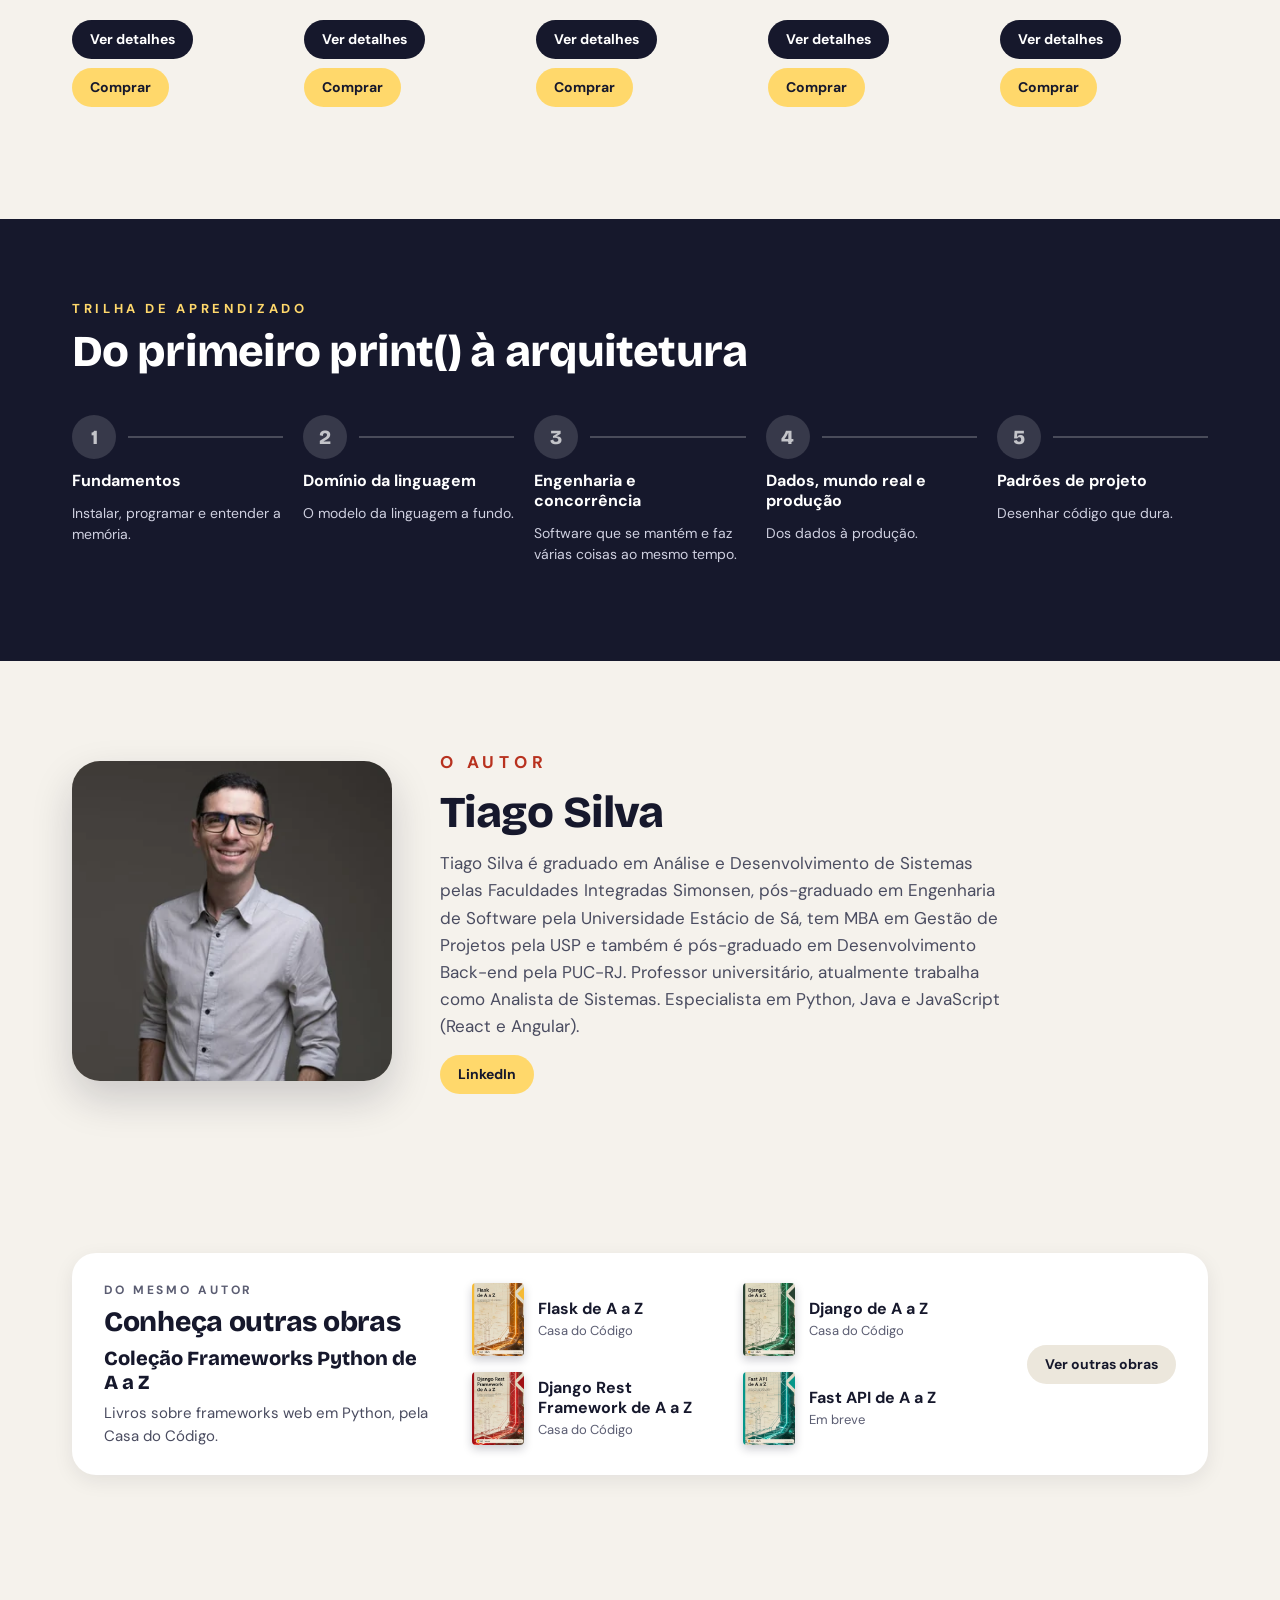
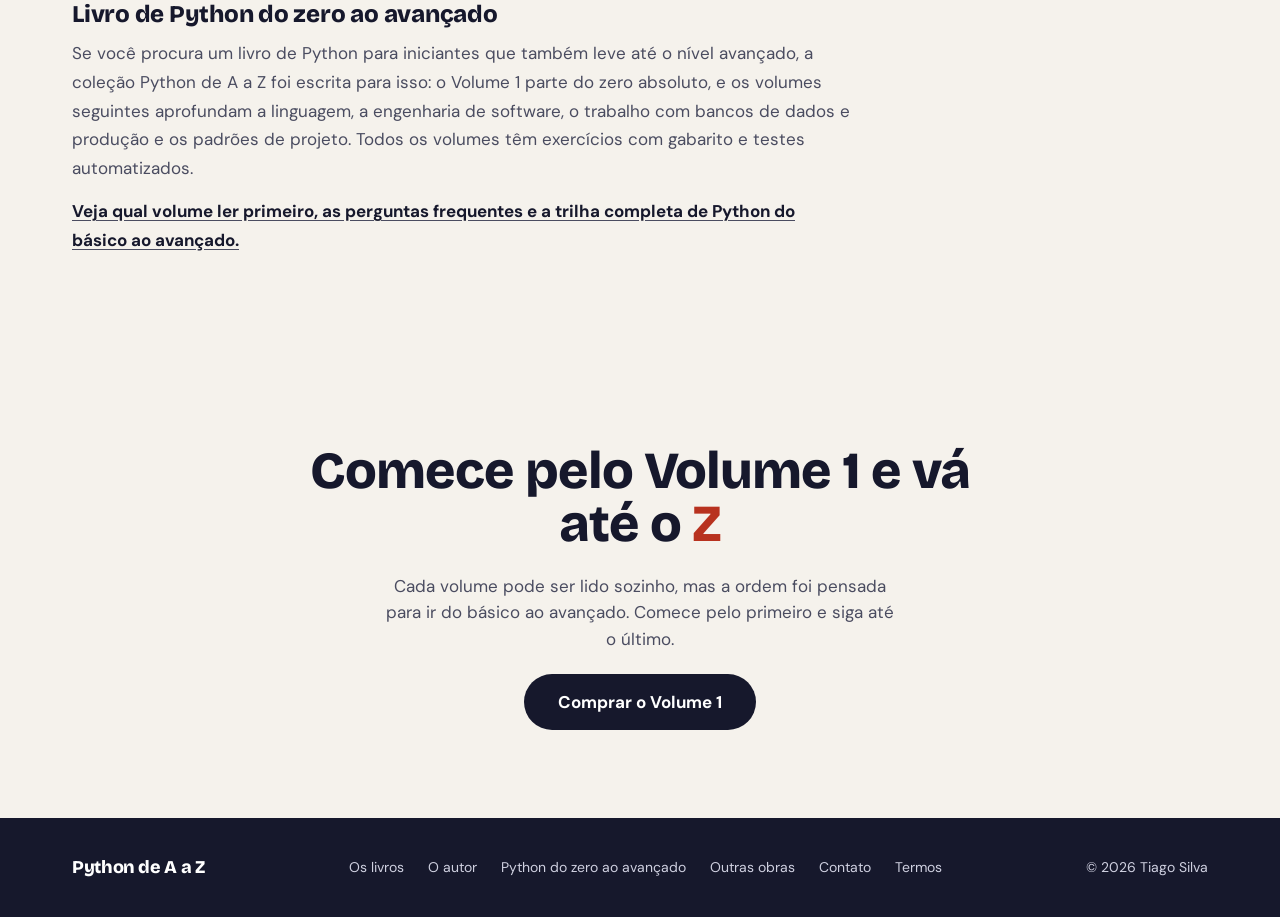
==== commit bf63b4d5: "Subtítulo 'Coleção Frameworks Python de A a Z' em Conheça outras obras" ====
--- a/index.html
+++ b/index.html
@@ -184,7 +184,7 @@
   <!-- Outras obras -->
   <section class="wrap" style="padding-top:clamp(40px,6vw,72px)">
     <div class="more reveal">
-      <div class="more__intro"><small>Do mesmo autor</small><strong>Conheça outras obras</strong><span>Livros sobre frameworks web em Python, pela Casa do Código.</span></div>
+      <div class="more__intro"><small>Do mesmo autor</small><strong>Conheça outras obras</strong><em>Coleção Frameworks Python de A a Z</em><span>Livros sobre frameworks web em Python, pela Casa do Código.</span></div>
       <div class="more__list">
         <a class="mini" href="flask.html"><img src="assets/img/flask.webp" width="341" height="480" alt="" loading="lazy"><div><strong>Flask de A a Z</strong><span>Casa do Código</span></div></a>
         <a class="mini" href="django.html"><img src="assets/img/django.webp" width="341" height="480" alt="" loading="lazy"><div><strong>Django de A a Z</strong><span>Casa do Código</span></div></a>
--- a/css/site.min.css
+++ b/css/site.min.css
@@ -1 +1 @@
-@font-face{font-family:Bricolage Grotesque;font-weight:500;font-display:swap;src:url(../assets/fonts/bricolage-grotesque-500.woff2) format("woff2")}@font-face{font-family:Bricolage Grotesque;font-weight:800;font-display:swap;src:url(../assets/fonts/bricolage-grotesque-800.woff2) format("woff2")}@font-face{font-family:DM Sans;font-weight:400;font-display:swap;src:url(../assets/fonts/dm-sans-400.woff2) format("woff2")}@font-face{font-family:DM Sans;font-weight:500;font-display:swap;src:url(../assets/fonts/dm-sans-500.woff2) format("woff2")}@font-face{font-family:DM Sans;font-weight:700;font-display:swap;src:url(../assets/fonts/dm-sans-700.woff2) format("woff2")}:root{--paper: #f5f2ec;--paper-2: #ebe5d8;--chip: #ece7dc;--ink: #16182c;--muted: #4a4c60;--soft: #5b5d72;--gold: #ffd86b;--on-dark: #cfd0e0;--accent: #16182c;--font-display: "Bricolage Grotesque", system-ui, sans-serif;--font-body: "DM Sans", system-ui, sans-serif;--maxw: 1200px;--gutter: clamp(20px, 4vw, 32px);--header-h: 72px;--ease: cubic-bezier(.2, .7, .2, 1)}[data-vol="1"]{--v-bg: #f2a47a;--v-ink: #2a1f4d;--v-accent: #b8321f}[data-vol="2"]{--v-bg: #8fd0e0;--v-ink: #16224a;--v-accent: #c2410c}[data-vol="3"]{--v-bg: #cfe8c4;--v-ink: #17382a;--v-accent: #b45309}[data-vol="4"]{--v-bg: #f3e1a0;--v-ink: #3a2c08;--v-accent: #9a3412}[data-vol="5"]{--v-bg: #ec9a82;--v-ink: #3a1608;--v-accent: #b8321f}*,*:before,*:after{box-sizing:border-box}html{-webkit-text-size-adjust:100%;scroll-padding-top:calc(var(--header-h) + 12px)}html.lenis,html.lenis body{height:auto}.lenis.lenis-smooth{scroll-behavior:auto!important}.lenis.lenis-stopped{overflow:hidden}body{margin:0;background:var(--paper);color:var(--ink);font-family:var(--font-body);line-height:1.5;-webkit-font-smoothing:antialiased}img{display:block;max-width:100%;height:auto}a{color:inherit;text-decoration:none}h1,h2,h3,p{margin:0}:focus-visible{outline:3px solid var(--gold);outline-offset:3px;border-radius:6px}.skip{position:absolute;left:12px;top:-60px;z-index:100;padding:10px 16px;border-radius:999px;background:var(--gold);color:var(--ink);font-weight:700;transition:top .2s}.skip:focus{top:12px}[hidden]{display:none!important}.wrap{max-width:var(--maxw);margin:0 auto;padding-inline:var(--gutter)}.eyebrow{font-size:13px;font-weight:700;letter-spacing:.28em;text-transform:uppercase}.display{font-family:var(--font-display);font-weight:800;letter-spacing:-.02em;line-height:1.02}.btn{display:inline-flex;align-items:center;gap:10px;padding:14px 26px;border-radius:999px;font-weight:700;font-size:16px;line-height:1.2;transition:transform .25s var(--ease),filter .25s,box-shadow .25s;will-change:transform}.btn:hover{transform:translateY(-2px);filter:brightness(1.06);box-shadow:0 10px 22px #16182c38}.btn:active{transform:translateY(0)}.btn--dark{background:var(--ink);color:#fff}.btn--gold{background:var(--gold);color:var(--ink)}.btn--ghost{background:#ffffff24;color:#fff}.btn--chip{background:var(--chip);color:var(--ink)}.btn--sm{padding:11px 18px;font-size:14px}.site-header{position:sticky;top:0;z-index:50;background:#f5f2ecd1;-webkit-backdrop-filter:blur(14px) saturate(1.2);backdrop-filter:blur(14px) saturate(1.2);border-bottom:1px solid transparent;transition:border-color .3s,box-shadow .3s}.site-header.is-scrolled{border-bottom-color:#16182c1a;box-shadow:0 6px 24px #16182c0f}.site-header .wrap{min-height:var(--header-h);display:flex;align-items:center;justify-content:space-between;gap:16px;flex-wrap:wrap;padding-block:10px}.logo{font-family:var(--font-display);font-weight:800;font-size:24px;letter-spacing:-.02em}.logo span{font-weight:500}.logo b{color:#b8321f;font-weight:800}.nav{display:flex;align-items:center;flex-wrap:wrap;gap:8px 28px;font-size:15px;font-weight:500}.nav a:not(.btn){position:relative;padding-block:6px}.nav a:not(.btn):after{content:"";position:absolute;left:0;right:0;bottom:0;height:2px;background:currentColor;transform:scaleX(0);transform-origin:left;transition:transform .3s var(--ease)}.nav a:not(.btn):hover:after,.nav a[aria-current=true]:after{transform:scaleX(1)}.hero{background:var(--ink);color:#fff;overflow:hidden;--p: 0}.hero .wrap{display:grid;grid-template-columns:minmax(0,1.05fr) minmax(0,1fr);align-items:center;gap:clamp(24px,5vw,56px);padding-block:clamp(44px,7vw,72px) clamp(56px,8vw,88px)}.hero__text{display:flex;flex-direction:column;align-items:flex-start}.badge{padding:7px 16px;border-radius:999px;background:var(--gold);color:var(--ink);font-size:13px;font-weight:700;letter-spacing:.22em;text-transform:uppercase}.hero .eyebrow{margin-top:22px;color:var(--on-dark)}.hero h1{margin-top:12px;font-family:var(--font-display);font-weight:800;font-size:clamp(64px,11vw,104px);line-height:.92;letter-spacing:-.03em}.hero__sub{display:flex;align-items:baseline;gap:16px;margin-top:4px;font-family:var(--font-display);font-size:clamp(32px,5vw,48px);line-height:1;letter-spacing:-.02em}.hero__sub span{font-weight:500}.hero__sub b{font-weight:800;color:var(--gold)}.hero__lead{margin-top:26px;max-width:480px;font-size:18px;line-height:1.55;font-weight:500;color:var(--on-dark)}.hero__cta{margin-top:32px;display:flex;flex-wrap:wrap;gap:14px}.fan{position:relative;width:100%;max-width:560px;margin-inline:auto;aspect-ratio:560 / 520}.fan__book{position:absolute;bottom:0;left:calc(50% + var(--x));width:var(--w);z-index:var(--z);transform-origin:50% 100%;transform:translate(-50%,calc(var(--drop) + var(--p) * var(--par))) rotate(calc(var(--rot) + var(--p) * var(--spin)));will-change:transform}.fan__book a{display:block;border-radius:14px;box-shadow:0 18px 40px #00000061;transition:transform .45s var(--ease),box-shadow .45s;animation:rise .9s var(--ease) both;animation-delay:calc(var(--i) * .11s + .15s)}.fan__book a:hover{transform:translateY(-14px) scale(1.04);box-shadow:0 30px 56px #00000080}.fan__book img{border-radius:14px;aspect-ratio:16 / 23;width:100%;object-fit:cover}@keyframes rise{0%{opacity:0;transform:translateY(70px) scale(.94)}to{opacity:1;transform:none}}.stats{background:var(--paper)}.stats .wrap{display:grid;grid-template-columns:repeat(4,1fr);gap:16px;padding-block:44px 8px}.stat{text-align:center;padding:8px}.stat b{display:block;font-family:var(--font-display);font-weight:800;font-size:clamp(36px,5vw,56px);line-height:1;letter-spacing:-.02em;font-variant-numeric:tabular-nums}.stat span{display:block;margin-top:8px;font-size:14px;font-weight:700;letter-spacing:.16em;text-transform:uppercase;color:var(--soft)}.section{padding-block:clamp(56px,8vw,88px)}.section__head{display:flex;flex-wrap:wrap;align-items:flex-end;justify-content:space-between;gap:16px}.section__head h2{margin-top:10px;font-size:clamp(34px,5vw,48px)}.section__head p{max-width:380px;font-size:16px;line-height:1.5;color:var(--muted)}.books{margin-top:40px;display:grid;grid-template-columns:repeat(5,minmax(0,1fr));gap:24px}.card{display:flex;flex-direction:column;gap:16px}.card__cover{display:block;border-radius:12px;overflow:hidden;background:var(--v-bg);box-shadow:0 10px 24px #28142833;transition:transform .5s var(--ease),box-shadow .5s;will-change:transform}.card__cover img{width:100%;aspect-ratio:16 / 23;object-fit:cover}.card:hover .card__cover{transform:translateY(-8px) rotate(-1deg);box-shadow:0 22px 40px #28142847}.card__vol{font-size:12px;font-weight:700;letter-spacing:.2em;text-transform:uppercase;color:var(--v-accent)}.card h3{margin-top:6px;font-family:var(--font-display);font-weight:800;font-size:22px;line-height:1.1;letter-spacing:-.01em}.card p{margin-top:6px;font-size:14px;line-height:1.5;color:var(--muted)}.card__actions{display:flex;flex-wrap:wrap;gap:10px;margin-top:auto}.trail{margin-top:24px;background:var(--ink);color:#fff;--tp: 0}.trail .wrap{padding-block:clamp(56px,8vw,80px)}.trail .eyebrow{color:var(--gold)}.trail h2{margin-top:10px;font-size:clamp(32px,5vw,44px);line-height:1.05}.steps{margin-top:40px;display:grid;grid-template-columns:repeat(5,minmax(0,1fr));gap:20px;list-style:none;padding:0}.step{display:flex;flex-direction:column;gap:12px}.step__top{display:flex;align-items:center;gap:12px}.node{flex:0 0 auto;width:44px;height:44px;border-radius:999px;display:grid;place-items:center;background:#ffffff24;color:#ffffffb3;font-family:var(--font-display);font-weight:800;font-size:20px;transition:background .5s var(--ease),color .5s,transform .5s var(--ease),box-shadow .5s}.step.is-on .node{background:var(--v-bg);color:var(--v-ink);transform:scale(1.12);box-shadow:0 0 0 6px #ffffff14}.rail{flex:1 1 auto;height:2px;background:#ffffff38;position:relative;overflow:hidden}.rail:after{content:"";position:absolute;inset:0;background:var(--gold);transform:scaleX(var(--fill, 0));transform-origin:left}.step h3{font-size:16px;line-height:1.25;font-weight:700}.step p{font-size:14px;line-height:1.5;color:var(--on-dark)}.author{display:grid;grid-template-columns:minmax(240px,320px) minmax(0,1fr);align-items:center;gap:clamp(28px,5vw,48px)}.author__photo{border-radius:28px;overflow:hidden;background:#e3ddd0;box-shadow:0 18px 40px #16182c2e;aspect-ratio:1}.author__photo img{width:100%;height:100%;object-fit:cover;transform:scale(var(--s, 1.12));transition:transform 1.2s var(--ease)}.author__photo.is-in img{--s: 1}.author__body{display:flex;flex-direction:column;gap:14px}.author h2{font-size:clamp(34px,5vw,44px);line-height:1.05}.author p{max-width:560px;font-size:17px;line-height:1.6;color:var(--muted)}.reviews{background:var(--paper-2)}.reviews__grid{margin-top:36px;display:flex;flex-wrap:wrap;gap:20px}.review{flex:1 1 300px;padding:26px;border-radius:18px;background:#ffffffdb;box-shadow:0 6px 20px #2814281f;display:flex;flex-direction:column;gap:14px}.stars{display:flex;gap:3px}.more{padding:28px 32px;border-radius:24px;background:#fff;box-shadow:0 6px 20px #16182c14;display:flex;flex-wrap:wrap;align-items:center;justify-content:space-between;gap:24px 40px}.more__intro{flex:1 1 280px;display:flex;flex-direction:column;gap:8px}.more__intro small{font-size:12px;font-weight:700;letter-spacing:.24em;text-transform:uppercase;color:var(--soft)}.more__intro strong{font-family:var(--font-display);font-weight:800;font-size:28px;line-height:1.1;letter-spacing:-.01em}.more__intro span{font-size:15px;color:var(--muted)}.more__list{flex:2 1 420px;display:flex;flex-wrap:wrap;gap:16px 28px}.mini{flex:1 1 160px;display:flex;align-items:center;gap:14px;transition:transform .3s var(--ease)}.mini:hover{transform:translate(4px)}.mini img,.mini .soon{flex:0 0 52px;width:52px;aspect-ratio:341 / 480;object-fit:cover;border-radius:4px;box-shadow:0 4px 10px #16182c38}.mini .soon{display:grid;place-items:center;background:var(--ink);color:var(--gold);font-size:10px;font-weight:700;letter-spacing:.1em;text-transform:uppercase}.mini strong{display:block;font-size:16px;line-height:1.2}.mini span{display:block;margin-top:3px;font-size:13px;color:var(--soft)}.cta{text-align:center;display:flex;flex-direction:column;align-items:center;gap:22px}.cta h2{max-width:720px;font-size:clamp(36px,6vw,52px)}.cta p{max-width:520px;font-size:17px;line-height:1.55;color:var(--muted)}.site-footer{background:var(--ink);color:var(--on-dark)}.site-footer .wrap{padding-block:36px;display:flex;flex-wrap:wrap;align-items:center;justify-content:space-between;gap:16px;font-size:14px}.site-footer .logo{font-size:18px;color:#fff}.site-footer nav{display:flex;flex-wrap:wrap;gap:8px 24px}.site-footer a:hover{color:#fff}.js .reveal{opacity:0;transform:translateY(28px);transition:opacity .8s var(--ease),transform .8s var(--ease);transition-delay:calc(var(--i, 0) * 90ms)}.js .reveal.is-in{opacity:1;transform:none}@media(max-width:1080px){.books,.steps{grid-template-columns:repeat(3,minmax(0,1fr))}}@media(max-width:820px){.hero .wrap{grid-template-columns:1fr}.fan{max-width:440px}.stats .wrap{grid-template-columns:repeat(2,1fr)}.author{grid-template-columns:1fr}.author__photo{max-width:320px}.nav a:not(.btn){display:none}.books{grid-template-columns:repeat(2,minmax(0,1fr));gap:20px}.steps{grid-template-columns:1fr;gap:28px}}@media(max-width:480px){.books{grid-template-columns:1fr 1fr}.card h3{font-size:18px}.hero__cta .btn{width:100%;justify-content:center}}@media(prefers-reduced-motion:reduce){*,*:before,*:after{animation:none!important;transition:none!important;scroll-behavior:auto!important}.js .reveal{opacity:1;transform:none}.fan__book{transform:translate(-50%,var(--drop)) rotate(var(--rot))}.author__photo img{transform:none}.rail:after{transform:scaleX(1)}.step .node{background:var(--v-bg);color:var(--v-ink)}}[data-vol="1"]{--v-tint: #fde3d0}[data-vol="2"]{--v-tint: #d3edf4}[data-vol="3"]{--v-tint: #e6f3df}[data-vol="4"]{--v-tint: #f8eec8}[data-vol="5"]{--v-tint: #fbddd2}.crumbs{padding-block:6px 0;font-size:14px;color:var(--soft)}.crumbs a:hover{text-decoration:underline}.crumbs b{color:var(--ink)}.crumbs span{padding-inline:6px}.bookhero{padding-block:clamp(24px,4vw,40px) clamp(48px,7vw,72px)}.bookhero__grid{display:grid;grid-template-columns:minmax(240px,400px) minmax(0,1fr);gap:clamp(28px,5vw,56px);align-items:start}.bookhero__cover{position:relative;border-radius:18px;background:var(--v-bg, #16182c);box-shadow:0 24px 50px #2814284d;overflow:hidden;--rx: 0deg;--ry: 0deg;transform:perspective(1000px) rotateX(var(--rx)) rotateY(var(--ry));transition:transform .35s var(--ease);will-change:transform}.bookhero__cover img{width:100%;aspect-ratio:16 / 23;object-fit:cover}.bookhero__cover.is-tilting{transition:transform .08s linear}.soon-tile{aspect-ratio:16 / 23;display:flex;flex-direction:column;align-items:center;justify-content:center;gap:14px;text-align:center;padding:24px;background:var(--v-accent, #a11d20);color:var(--gold)}.soon-tile b{font-family:var(--font-display);font-weight:800;font-size:clamp(44px,7vw,64px);line-height:1.02;letter-spacing:-.02em}.soon-tile span{font-size:12px;font-weight:700;letter-spacing:.22em;text-transform:uppercase;color:var(--on-dark)}.bookhero__info{display:flex;flex-direction:column}.pill{align-self:flex-start;padding:7px 16px;border-radius:999px;background:var(--v-ink, var(--ink));color:#fff;font-size:13px;font-weight:700;letter-spacing:.22em;text-transform:uppercase}.pill--gold{background:var(--gold);color:var(--ink)}.bookhero h1{margin-top:18px;font-size:clamp(38px,6vw,60px);line-height:.98;letter-spacing:-.03em}.bookhero h1 span{color:var(--v-accent, var(--ink))}.by{margin-top:12px;font-size:16px;font-weight:500;color:var(--muted)}.lead{margin-top:22px;max-width:560px;font-size:18px;line-height:1.6;color:var(--muted)}.buybox{margin-top:28px;padding:22px 24px;border-radius:18px;background:var(--v-tint, var(--chip));display:flex;flex-wrap:wrap;align-items:center;justify-content:space-between;gap:18px}.prices{display:flex;flex-wrap:wrap;gap:14px 34px}.price small{display:block;font-size:11px;font-weight:700;letter-spacing:.16em;text-transform:uppercase;color:var(--v-ink, var(--ink))}.price b{display:block;margin-top:4px;font-family:var(--font-display);font-weight:800;font-size:32px;line-height:1;color:var(--v-ink, var(--ink));font-variant-numeric:tabular-nums}.buybox__actions{display:flex;flex-wrap:wrap;gap:12px}.btn--v{background:var(--v-ink, var(--ink));color:#fff}.btn--white{background:#ffffffdb;color:var(--v-ink, var(--ink))}.btn svg{width:18px;height:18px;flex:0 0 auto}.note{margin-top:12px;font-size:13px;line-height:1.5;color:var(--soft)}.ficha{margin:28px 0 0;display:flex;flex-wrap:wrap;gap:12px 40px;font-size:14px}.ficha dt{font-size:11px;font-weight:700;letter-spacing:.14em;text-transform:uppercase;color:var(--soft)}.ficha dd{margin:4px 0 0;font-size:16px;font-weight:700}.about{background:var(--v-bg, var(--paper-2));color:var(--v-ink, var(--ink))}.about__grid{display:grid;grid-template-columns:minmax(0,1.15fr) minmax(0,1fr);gap:clamp(28px,5vw,48px);align-items:start;padding-block:clamp(48px,7vw,72px)}.about__text{display:flex;flex-direction:column;gap:16px}.about__text h2{font-size:clamp(32px,4.6vw,40px);line-height:1.05}.about__text p{font-size:17px;line-height:1.65}.card-soft{padding:22px 24px;border-radius:16px;background:#ffffffdb;box-shadow:0 6px 20px #28142824;color:var(--v-ink, var(--ink))}.card-soft h3,.card-dark h3{font-size:12px;font-weight:700;letter-spacing:.2em;text-transform:uppercase}.card-soft h3{color:var(--v-accent, var(--ink))}.card-soft ul{margin:12px 0 0;padding-left:20px;display:flex;flex-direction:column;gap:8px;font-size:16px;line-height:1.45}.card-soft p{margin-top:10px;font-size:16px;line-height:1.6}.card-dark{padding:22px 24px;border-radius:16px;background:var(--v-ink, var(--ink));color:#fff}.card-dark h3{color:var(--gold)}.card-dark p{margin-top:10px;font-size:16px;line-height:1.6}.chips{display:flex;flex-wrap:wrap;gap:8px}.chip{padding:7px 14px;border-radius:999px;background:#ffffffb3;font-size:13px;font-weight:700}.toc-wrap{display:flex;flex-direction:column;gap:14px}.toc-wrap h2{font-size:13px;font-weight:700;letter-spacing:.28em;text-transform:uppercase;font-family:var(--font-body)}.toc-wrap>p{margin-top:-6px;font-size:14px}.toc{border-radius:16px;overflow:hidden;background:#ffffffdb;box-shadow:0 6px 20px #28142824;color:var(--v-ink, var(--ink))}.toc__scroll{max-height:740px;overflow-y:auto;scrollbar-width:thin;overscroll-behavior:contain}.toc__part{position:sticky;top:0;z-index:1;padding:12px 22px;background:var(--v-tint, var(--chip));border-bottom:1px solid rgba(22,24,44,.14);font-size:12px;font-weight:700;letter-spacing:.16em;text-transform:uppercase;color:var(--v-accent, var(--ink))}.toc details{border-bottom:1px solid rgba(22,24,44,.14)}.toc summary{list-style:none;cursor:pointer;display:flex;align-items:center;gap:14px;padding:14px 22px;transition:background .2s}.toc summary::-webkit-details-marker{display:none}.toc summary:hover{background:#16182c0a}.toc details[open]>summary{background:#16182c0f}.toc__n{flex:0 0 auto;width:34px;height:34px;border-radius:999px;background:var(--v-ink, var(--ink));color:#fff;display:grid;place-items:center;font-weight:700;font-size:13px}.toc__t{flex:1 1 auto;min-width:0;font-weight:500;font-size:16px;line-height:1.3}.toc__p{flex:0 0 auto;font-size:13px;color:var(--muted)}.toc__chev{flex:0 0 auto;width:18px;height:18px;transition:transform .25s var(--ease)}.toc details[open] .toc__chev{transform:rotate(180deg)}.toc__d{padding:18px 22px 18px 70px;font-size:15px;line-height:1.55;color:var(--muted);animation:fade-down .35s var(--ease)}.toc__d ul{margin:0;padding-left:18px;display:flex;flex-direction:column;gap:4px}@keyframes fade-down{0%{opacity:0;transform:translateY(-6px)}to{opacity:1;transform:none}}.others h2{font-size:clamp(28px,4vw,36px)}.others__grid{margin-top:28px;display:grid;grid-template-columns:repeat(4,minmax(0,1fr));gap:20px}.others__grid a{display:flex;flex-direction:column;gap:12px}.others__grid strong{font-size:16px;line-height:1.25}.authorbox{padding:28px;border-radius:22px;background:#fff;box-shadow:0 6px 20px #16182c14;display:flex;flex-wrap:wrap;align-items:center;gap:24px}.authorbox img{width:96px;height:96px;border-radius:22px;object-fit:cover}.authorbox div{flex:1 1 320px}.authorbox h3{font-family:var(--font-display);font-weight:800;font-size:24px;letter-spacing:-.01em}.authorbox p{margin-top:6px;font-size:15px;line-height:1.55;color:var(--muted)}.outras__list{display:flex;flex-direction:column;gap:28px;padding-bottom:24px}.outra{padding:clamp(22px,4vw,36px);border-radius:28px;background:#fff;box-shadow:0 6px 24px #16182c14;display:grid;grid-template-columns:minmax(180px,260px) minmax(0,1fr);gap:clamp(24px,4vw,44px);align-items:start}.outra--soon{background:transparent;border:2px dashed #b9b2a3;box-shadow:none;align-items:center}.outra__cover img,.outra__cover .soon-tile{border-radius:6px;box-shadow:0 14px 30px #16182c38;width:100%;aspect-ratio:341 / 480;object-fit:cover}.outra h2{margin-top:16px;font-size:clamp(30px,4vw,44px);line-height:1}.outra .sub{margin-top:10px;font-size:18px;font-weight:500;color:var(--muted)}.outra p.txt{margin-top:18px;max-width:600px;font-size:16px;line-height:1.65;color:var(--muted)}.outra .chips{margin-top:20px}.outra .chip{background:var(--chip)}.outra .actions{margin-top:26px;display:flex;flex-wrap:wrap;gap:12px}.prose>*{max-width:780px}.prose h1{margin-top:12px;margin-bottom:6px;font-size:clamp(36px,6vw,56px);line-height:1;letter-spacing:-.03em}.prose .lead{margin-bottom:28px}.prose h2{margin:38px 0 10px;font-family:var(--font-display);font-weight:800;font-size:24px;line-height:1.15;letter-spacing:-.01em}.prose p{margin:0 0 14px;font-size:17px;line-height:1.7;color:var(--muted)}.prose p b{color:var(--ink)}.prose a{text-decoration:underline;text-underline-offset:3px}.outra .ficha{margin-top:24px}@media(max-width:980px){.bookhero__grid{grid-template-columns:minmax(200px,320px) minmax(0,1fr)}.about__grid{grid-template-columns:1fr}.others__grid{grid-template-columns:repeat(2,minmax(0,1fr))}}@media(max-width:640px){.bookhero__grid{grid-template-columns:1fr}.bookhero__cover{max-width:320px}.outra{grid-template-columns:1fr}.outra__cover{max-width:240px}.toc__d{padding-left:22px}}@media(prefers-reduced-motion:reduce){.bookhero__cover{transform:none}.toc__d{animation:none}}.btn.is-soon{opacity:.55;cursor:default;box-shadow:none}.btn.is-soon:hover{transform:none;filter:none;box-shadow:none}
+@font-face{font-family:Bricolage Grotesque;font-weight:500;font-display:swap;src:url(../assets/fonts/bricolage-grotesque-500.woff2) format("woff2")}@font-face{font-family:Bricolage Grotesque;font-weight:800;font-display:swap;src:url(../assets/fonts/bricolage-grotesque-800.woff2) format("woff2")}@font-face{font-family:DM Sans;font-weight:400;font-display:swap;src:url(../assets/fonts/dm-sans-400.woff2) format("woff2")}@font-face{font-family:DM Sans;font-weight:500;font-display:swap;src:url(../assets/fonts/dm-sans-500.woff2) format("woff2")}@font-face{font-family:DM Sans;font-weight:700;font-display:swap;src:url(../assets/fonts/dm-sans-700.woff2) format("woff2")}:root{--paper: #f5f2ec;--paper-2: #ebe5d8;--chip: #ece7dc;--ink: #16182c;--muted: #4a4c60;--soft: #5b5d72;--gold: #ffd86b;--on-dark: #cfd0e0;--accent: #16182c;--font-display: "Bricolage Grotesque", system-ui, sans-serif;--font-body: "DM Sans", system-ui, sans-serif;--maxw: 1200px;--gutter: clamp(20px, 4vw, 32px);--header-h: 72px;--ease: cubic-bezier(.2, .7, .2, 1)}[data-vol="1"]{--v-bg: #f2a47a;--v-ink: #2a1f4d;--v-accent: #b8321f}[data-vol="2"]{--v-bg: #8fd0e0;--v-ink: #16224a;--v-accent: #c2410c}[data-vol="3"]{--v-bg: #cfe8c4;--v-ink: #17382a;--v-accent: #b45309}[data-vol="4"]{--v-bg: #f3e1a0;--v-ink: #3a2c08;--v-accent: #9a3412}[data-vol="5"]{--v-bg: #ec9a82;--v-ink: #3a1608;--v-accent: #b8321f}*,*:before,*:after{box-sizing:border-box}html{-webkit-text-size-adjust:100%;scroll-padding-top:calc(var(--header-h) + 12px)}html.lenis,html.lenis body{height:auto}.lenis.lenis-smooth{scroll-behavior:auto!important}.lenis.lenis-stopped{overflow:hidden}body{margin:0;background:var(--paper);color:var(--ink);font-family:var(--font-body);line-height:1.5;-webkit-font-smoothing:antialiased}img{display:block;max-width:100%;height:auto}a{color:inherit;text-decoration:none}h1,h2,h3,p{margin:0}:focus-visible{outline:3px solid var(--gold);outline-offset:3px;border-radius:6px}.skip{position:absolute;left:12px;top:-60px;z-index:100;padding:10px 16px;border-radius:999px;background:var(--gold);color:var(--ink);font-weight:700;transition:top .2s}.skip:focus{top:12px}[hidden]{display:none!important}.wrap{max-width:var(--maxw);margin:0 auto;padding-inline:var(--gutter)}.eyebrow{font-size:13px;font-weight:700;letter-spacing:.28em;text-transform:uppercase}.display{font-family:var(--font-display);font-weight:800;letter-spacing:-.02em;line-height:1.02}.btn{display:inline-flex;align-items:center;gap:10px;padding:14px 26px;border-radius:999px;font-weight:700;font-size:16px;line-height:1.2;transition:transform .25s var(--ease),filter .25s,box-shadow .25s;will-change:transform}.btn:hover{transform:translateY(-2px);filter:brightness(1.06);box-shadow:0 10px 22px #16182c38}.btn:active{transform:translateY(0)}.btn--dark{background:var(--ink);color:#fff}.btn--gold{background:var(--gold);color:var(--ink)}.btn--ghost{background:#ffffff24;color:#fff}.btn--chip{background:var(--chip);color:var(--ink)}.btn--sm{padding:11px 18px;font-size:14px}.site-header{position:sticky;top:0;z-index:50;background:#f5f2ecd1;-webkit-backdrop-filter:blur(14px) saturate(1.2);backdrop-filter:blur(14px) saturate(1.2);border-bottom:1px solid transparent;transition:border-color .3s,box-shadow .3s}.site-header.is-scrolled{border-bottom-color:#16182c1a;box-shadow:0 6px 24px #16182c0f}.site-header .wrap{min-height:var(--header-h);display:flex;align-items:center;justify-content:space-between;gap:16px;flex-wrap:wrap;padding-block:10px}.logo{font-family:var(--font-display);font-weight:800;font-size:24px;letter-spacing:-.02em}.logo span{font-weight:500}.logo b{color:#b8321f;font-weight:800}.nav{display:flex;align-items:center;flex-wrap:wrap;gap:8px 28px;font-size:15px;font-weight:500}.nav a:not(.btn){position:relative;padding-block:6px}.nav a:not(.btn):after{content:"";position:absolute;left:0;right:0;bottom:0;height:2px;background:currentColor;transform:scaleX(0);transform-origin:left;transition:transform .3s var(--ease)}.nav a:not(.btn):hover:after,.nav a[aria-current=true]:after{transform:scaleX(1)}.hero{background:var(--ink);color:#fff;overflow:hidden;--p: 0}.hero .wrap{display:grid;grid-template-columns:minmax(0,1.05fr) minmax(0,1fr);align-items:center;gap:clamp(24px,5vw,56px);padding-block:clamp(44px,7vw,72px) clamp(56px,8vw,88px)}.hero__text{display:flex;flex-direction:column;align-items:flex-start}.badge{padding:7px 16px;border-radius:999px;background:var(--gold);color:var(--ink);font-size:13px;font-weight:700;letter-spacing:.22em;text-transform:uppercase}.hero .eyebrow{margin-top:22px;color:var(--on-dark)}.hero h1{margin-top:12px;font-family:var(--font-display);font-weight:800;font-size:clamp(64px,11vw,104px);line-height:.92;letter-spacing:-.03em}.hero__sub{display:flex;align-items:baseline;gap:16px;margin-top:4px;font-family:var(--font-display);font-size:clamp(32px,5vw,48px);line-height:1;letter-spacing:-.02em}.hero__sub span{font-weight:500}.hero__sub b{font-weight:800;color:var(--gold)}.hero__lead{margin-top:26px;max-width:480px;font-size:18px;line-height:1.55;font-weight:500;color:var(--on-dark)}.hero__cta{margin-top:32px;display:flex;flex-wrap:wrap;gap:14px}.fan{position:relative;width:100%;max-width:560px;margin-inline:auto;aspect-ratio:560 / 520}.fan__book{position:absolute;bottom:0;left:calc(50% + var(--x));width:var(--w);z-index:var(--z);transform-origin:50% 100%;transform:translate(-50%,calc(var(--drop) + var(--p) * var(--par))) rotate(calc(var(--rot) + var(--p) * var(--spin)));will-change:transform}.fan__book a{display:block;border-radius:14px;box-shadow:0 18px 40px #00000061;transition:transform .45s var(--ease),box-shadow .45s;animation:rise .9s var(--ease) both;animation-delay:calc(var(--i) * .11s + .15s)}.fan__book a:hover{transform:translateY(-14px) scale(1.04);box-shadow:0 30px 56px #00000080}.fan__book img{border-radius:14px;aspect-ratio:16 / 23;width:100%;object-fit:cover}@keyframes rise{0%{opacity:0;transform:translateY(70px) scale(.94)}to{opacity:1;transform:none}}.stats{background:var(--paper)}.stats .wrap{display:grid;grid-template-columns:repeat(4,1fr);gap:16px;padding-block:44px 8px}.stat{text-align:center;padding:8px}.stat b{display:block;font-family:var(--font-display);font-weight:800;font-size:clamp(36px,5vw,56px);line-height:1;letter-spacing:-.02em;font-variant-numeric:tabular-nums}.stat span{display:block;margin-top:8px;font-size:14px;font-weight:700;letter-spacing:.16em;text-transform:uppercase;color:var(--soft)}.section{padding-block:clamp(56px,8vw,88px)}.section__head{display:flex;flex-wrap:wrap;align-items:flex-end;justify-content:space-between;gap:16px}.section__head h2{margin-top:10px;font-size:clamp(34px,5vw,48px)}.section__head p{max-width:380px;font-size:16px;line-height:1.5;color:var(--muted)}.books{margin-top:40px;display:grid;grid-template-columns:repeat(5,minmax(0,1fr));gap:24px}.card{display:flex;flex-direction:column;gap:16px}.card__cover{display:block;border-radius:12px;overflow:hidden;background:var(--v-bg);box-shadow:0 10px 24px #28142833;transition:transform .5s var(--ease),box-shadow .5s;will-change:transform}.card__cover img{width:100%;aspect-ratio:16 / 23;object-fit:cover}.card:hover .card__cover{transform:translateY(-8px) rotate(-1deg);box-shadow:0 22px 40px #28142847}.card__vol{font-size:12px;font-weight:700;letter-spacing:.2em;text-transform:uppercase;color:var(--v-accent)}.card h3{margin-top:6px;font-family:var(--font-display);font-weight:800;font-size:22px;line-height:1.1;letter-spacing:-.01em}.card p{margin-top:6px;font-size:14px;line-height:1.5;color:var(--muted)}.card__actions{display:flex;flex-wrap:wrap;gap:10px;margin-top:auto}.trail{margin-top:24px;background:var(--ink);color:#fff;--tp: 0}.trail .wrap{padding-block:clamp(56px,8vw,80px)}.trail .eyebrow{color:var(--gold)}.trail h2{margin-top:10px;font-size:clamp(32px,5vw,44px);line-height:1.05}.steps{margin-top:40px;display:grid;grid-template-columns:repeat(5,minmax(0,1fr));gap:20px;list-style:none;padding:0}.step{display:flex;flex-direction:column;gap:12px}.step__top{display:flex;align-items:center;gap:12px}.node{flex:0 0 auto;width:44px;height:44px;border-radius:999px;display:grid;place-items:center;background:#ffffff24;color:#ffffffb3;font-family:var(--font-display);font-weight:800;font-size:20px;transition:background .5s var(--ease),color .5s,transform .5s var(--ease),box-shadow .5s}.step.is-on .node{background:var(--v-bg);color:var(--v-ink);transform:scale(1.12);box-shadow:0 0 0 6px #ffffff14}.rail{flex:1 1 auto;height:2px;background:#ffffff38;position:relative;overflow:hidden}.rail:after{content:"";position:absolute;inset:0;background:var(--gold);transform:scaleX(var(--fill, 0));transform-origin:left}.step h3{font-size:16px;line-height:1.25;font-weight:700}.step p{font-size:14px;line-height:1.5;color:var(--on-dark)}.author{display:grid;grid-template-columns:minmax(240px,320px) minmax(0,1fr);align-items:center;gap:clamp(28px,5vw,48px)}.author__photo{border-radius:28px;overflow:hidden;background:#e3ddd0;box-shadow:0 18px 40px #16182c2e;aspect-ratio:1}.author__photo img{width:100%;height:100%;object-fit:cover;transform:scale(var(--s, 1.12));transition:transform 1.2s var(--ease)}.author__photo.is-in img{--s: 1}.author__body{display:flex;flex-direction:column;gap:14px}.author h2{font-size:clamp(34px,5vw,44px);line-height:1.05}.author p{max-width:560px;font-size:17px;line-height:1.6;color:var(--muted)}.reviews{background:var(--paper-2)}.reviews__grid{margin-top:36px;display:flex;flex-wrap:wrap;gap:20px}.review{flex:1 1 300px;padding:26px;border-radius:18px;background:#ffffffdb;box-shadow:0 6px 20px #2814281f;display:flex;flex-direction:column;gap:14px}.stars{display:flex;gap:3px}.more{padding:28px 32px;border-radius:24px;background:#fff;box-shadow:0 6px 20px #16182c14;display:flex;flex-wrap:wrap;align-items:center;justify-content:space-between;gap:24px 40px}.more__intro{flex:1 1 280px;display:flex;flex-direction:column;gap:8px}.more__intro small{font-size:12px;font-weight:700;letter-spacing:.24em;text-transform:uppercase;color:var(--soft)}.more__intro strong{font-family:var(--font-display);font-weight:800;font-size:28px;line-height:1.1;letter-spacing:-.01em}.more__intro em{font-style:normal;font-family:var(--font-display);font-weight:800;font-size:20px;line-height:1.2;color:var(--v-accent, var(--ink))}.more__intro span{font-size:15px;color:var(--muted)}.more__list{flex:2 1 420px;display:flex;flex-wrap:wrap;gap:16px 28px}.mini{flex:1 1 160px;display:flex;align-items:center;gap:14px;transition:transform .3s var(--ease)}.mini:hover{transform:translate(4px)}.mini img,.mini .soon{flex:0 0 52px;width:52px;aspect-ratio:341 / 480;object-fit:cover;border-radius:4px;box-shadow:0 4px 10px #16182c38}.mini .soon{display:grid;place-items:center;background:var(--ink);color:var(--gold);font-size:10px;font-weight:700;letter-spacing:.1em;text-transform:uppercase}.mini strong{display:block;font-size:16px;line-height:1.2}.mini span{display:block;margin-top:3px;font-size:13px;color:var(--soft)}.cta{text-align:center;display:flex;flex-direction:column;align-items:center;gap:22px}.cta h2{max-width:720px;font-size:clamp(36px,6vw,52px)}.cta p{max-width:520px;font-size:17px;line-height:1.55;color:var(--muted)}.site-footer{background:var(--ink);color:var(--on-dark)}.site-footer .wrap{padding-block:36px;display:flex;flex-wrap:wrap;align-items:center;justify-content:space-between;gap:16px;font-size:14px}.site-footer .logo{font-size:18px;color:#fff}.site-footer nav{display:flex;flex-wrap:wrap;gap:8px 24px}.site-footer a:hover{color:#fff}.js .reveal{opacity:0;transform:translateY(28px);transition:opacity .8s var(--ease),transform .8s var(--ease);transition-delay:calc(var(--i, 0) * 90ms)}.js .reveal.is-in{opacity:1;transform:none}@media(max-width:1080px){.books,.steps{grid-template-columns:repeat(3,minmax(0,1fr))}}@media(max-width:820px){.hero .wrap{grid-template-columns:1fr}.fan{max-width:440px}.stats .wrap{grid-template-columns:repeat(2,1fr)}.author{grid-template-columns:1fr}.author__photo{max-width:320px}.nav a:not(.btn){display:none}.books{grid-template-columns:repeat(2,minmax(0,1fr));gap:20px}.steps{grid-template-columns:1fr;gap:28px}}@media(max-width:480px){.books{grid-template-columns:1fr 1fr}.card h3{font-size:18px}.hero__cta .btn{width:100%;justify-content:center}}@media(prefers-reduced-motion:reduce){*,*:before,*:after{animation:none!important;transition:none!important;scroll-behavior:auto!important}.js .reveal{opacity:1;transform:none}.fan__book{transform:translate(-50%,var(--drop)) rotate(var(--rot))}.author__photo img{transform:none}.rail:after{transform:scaleX(1)}.step .node{background:var(--v-bg);color:var(--v-ink)}}[data-vol="1"]{--v-tint: #fde3d0}[data-vol="2"]{--v-tint: #d3edf4}[data-vol="3"]{--v-tint: #e6f3df}[data-vol="4"]{--v-tint: #f8eec8}[data-vol="5"]{--v-tint: #fbddd2}.crumbs{padding-block:6px 0;font-size:14px;color:var(--soft)}.crumbs a:hover{text-decoration:underline}.crumbs b{color:var(--ink)}.crumbs span{padding-inline:6px}.bookhero{padding-block:clamp(24px,4vw,40px) clamp(48px,7vw,72px)}.bookhero__grid{display:grid;grid-template-columns:minmax(240px,400px) minmax(0,1fr);gap:clamp(28px,5vw,56px);align-items:start}.bookhero__cover{position:relative;border-radius:18px;background:var(--v-bg, #16182c);box-shadow:0 24px 50px #2814284d;overflow:hidden;--rx: 0deg;--ry: 0deg;transform:perspective(1000px) rotateX(var(--rx)) rotateY(var(--ry));transition:transform .35s var(--ease);will-change:transform}.bookhero__cover img{width:100%;aspect-ratio:16 / 23;object-fit:cover}.bookhero__cover.is-tilting{transition:transform .08s linear}.soon-tile{aspect-ratio:16 / 23;display:flex;flex-direction:column;align-items:center;justify-content:center;gap:14px;text-align:center;padding:24px;background:var(--v-accent, #a11d20);color:var(--gold)}.soon-tile b{font-family:var(--font-display);font-weight:800;font-size:clamp(44px,7vw,64px);line-height:1.02;letter-spacing:-.02em}.soon-tile span{font-size:12px;font-weight:700;letter-spacing:.22em;text-transform:uppercase;color:var(--on-dark)}.bookhero__info{display:flex;flex-direction:column}.pill{align-self:flex-start;padding:7px 16px;border-radius:999px;background:var(--v-ink, var(--ink));color:#fff;font-size:13px;font-weight:700;letter-spacing:.22em;text-transform:uppercase}.pill--gold{background:var(--gold);color:var(--ink)}.bookhero h1{margin-top:18px;font-size:clamp(38px,6vw,60px);line-height:.98;letter-spacing:-.03em}.bookhero h1 span{color:var(--v-accent, var(--ink))}.by{margin-top:12px;font-size:16px;font-weight:500;color:var(--muted)}.lead{margin-top:22px;max-width:560px;font-size:18px;line-height:1.6;color:var(--muted)}.buybox{margin-top:28px;padding:22px 24px;border-radius:18px;background:var(--v-tint, var(--chip));display:flex;flex-wrap:wrap;align-items:center;justify-content:space-between;gap:18px}.prices{display:flex;flex-wrap:wrap;gap:14px 34px}.price small{display:block;font-size:11px;font-weight:700;letter-spacing:.16em;text-transform:uppercase;color:var(--v-ink, var(--ink))}.price b{display:block;margin-top:4px;font-family:var(--font-display);font-weight:800;font-size:32px;line-height:1;color:var(--v-ink, var(--ink));font-variant-numeric:tabular-nums}.buybox__actions{display:flex;flex-wrap:wrap;gap:12px}.btn--v{background:var(--v-ink, var(--ink));color:#fff}.btn--white{background:#ffffffdb;color:var(--v-ink, var(--ink))}.btn svg{width:18px;height:18px;flex:0 0 auto}.note{margin-top:12px;font-size:13px;line-height:1.5;color:var(--soft)}.ficha{margin:28px 0 0;display:flex;flex-wrap:wrap;gap:12px 40px;font-size:14px}.ficha dt{font-size:11px;font-weight:700;letter-spacing:.14em;text-transform:uppercase;color:var(--soft)}.ficha dd{margin:4px 0 0;font-size:16px;font-weight:700}.about{background:var(--v-bg, var(--paper-2));color:var(--v-ink, var(--ink))}.about__grid{display:grid;grid-template-columns:minmax(0,1.15fr) minmax(0,1fr);gap:clamp(28px,5vw,48px);align-items:start;padding-block:clamp(48px,7vw,72px)}.about__text{display:flex;flex-direction:column;gap:16px}.about__text h2{font-size:clamp(32px,4.6vw,40px);line-height:1.05}.about__text p{font-size:17px;line-height:1.65}.card-soft{padding:22px 24px;border-radius:16px;background:#ffffffdb;box-shadow:0 6px 20px #28142824;color:var(--v-ink, var(--ink))}.card-soft h3,.card-dark h3{font-size:12px;font-weight:700;letter-spacing:.2em;text-transform:uppercase}.card-soft h3{color:var(--v-accent, var(--ink))}.card-soft ul{margin:12px 0 0;padding-left:20px;display:flex;flex-direction:column;gap:8px;font-size:16px;line-height:1.45}.card-soft p{margin-top:10px;font-size:16px;line-height:1.6}.card-dark{padding:22px 24px;border-radius:16px;background:var(--v-ink, var(--ink));color:#fff}.card-dark h3{color:var(--gold)}.card-dark p{margin-top:10px;font-size:16px;line-height:1.6}.chips{display:flex;flex-wrap:wrap;gap:8px}.chip{padding:7px 14px;border-radius:999px;background:#ffffffb3;font-size:13px;font-weight:700}.toc-wrap{display:flex;flex-direction:column;gap:14px}.toc-wrap h2{font-size:13px;font-weight:700;letter-spacing:.28em;text-transform:uppercase;font-family:var(--font-body)}.toc-wrap>p{margin-top:-6px;font-size:14px}.toc{border-radius:16px;overflow:hidden;background:#ffffffdb;box-shadow:0 6px 20px #28142824;color:var(--v-ink, var(--ink))}.toc__scroll{max-height:740px;overflow-y:auto;scrollbar-width:thin;overscroll-behavior:contain}.toc__part{position:sticky;top:0;z-index:1;padding:12px 22px;background:var(--v-tint, var(--chip));border-bottom:1px solid rgba(22,24,44,.14);font-size:12px;font-weight:700;letter-spacing:.16em;text-transform:uppercase;color:var(--v-accent, var(--ink))}.toc details{border-bottom:1px solid rgba(22,24,44,.14)}.toc summary{list-style:none;cursor:pointer;display:flex;align-items:center;gap:14px;padding:14px 22px;transition:background .2s}.toc summary::-webkit-details-marker{display:none}.toc summary:hover{background:#16182c0a}.toc details[open]>summary{background:#16182c0f}.toc__n{flex:0 0 auto;width:34px;height:34px;border-radius:999px;background:var(--v-ink, var(--ink));color:#fff;display:grid;place-items:center;font-weight:700;font-size:13px}.toc__t{flex:1 1 auto;min-width:0;font-weight:500;font-size:16px;line-height:1.3}.toc__p{flex:0 0 auto;font-size:13px;color:var(--muted)}.toc__chev{flex:0 0 auto;width:18px;height:18px;transition:transform .25s var(--ease)}.toc details[open] .toc__chev{transform:rotate(180deg)}.toc__d{padding:18px 22px 18px 70px;font-size:15px;line-height:1.55;color:var(--muted);animation:fade-down .35s var(--ease)}.toc__d ul{margin:0;padding-left:18px;display:flex;flex-direction:column;gap:4px}@keyframes fade-down{0%{opacity:0;transform:translateY(-6px)}to{opacity:1;transform:none}}.others h2{font-size:clamp(28px,4vw,36px)}.others__grid{margin-top:28px;display:grid;grid-template-columns:repeat(4,minmax(0,1fr));gap:20px}.others__grid a{display:flex;flex-direction:column;gap:12px}.others__grid strong{font-size:16px;line-height:1.25}.authorbox{padding:28px;border-radius:22px;background:#fff;box-shadow:0 6px 20px #16182c14;display:flex;flex-wrap:wrap;align-items:center;gap:24px}.authorbox img{width:96px;height:96px;border-radius:22px;object-fit:cover}.authorbox div{flex:1 1 320px}.authorbox h3{font-family:var(--font-display);font-weight:800;font-size:24px;letter-spacing:-.01em}.authorbox p{margin-top:6px;font-size:15px;line-height:1.55;color:var(--muted)}.outras__list{display:flex;flex-direction:column;gap:28px;padding-bottom:24px}.outra{padding:clamp(22px,4vw,36px);border-radius:28px;background:#fff;box-shadow:0 6px 24px #16182c14;display:grid;grid-template-columns:minmax(180px,260px) minmax(0,1fr);gap:clamp(24px,4vw,44px);align-items:start}.outra--soon{background:transparent;border:2px dashed #b9b2a3;box-shadow:none;align-items:center}.outra__cover img,.outra__cover .soon-tile{border-radius:6px;box-shadow:0 14px 30px #16182c38;width:100%;aspect-ratio:341 / 480;object-fit:cover}.outra h2{margin-top:16px;font-size:clamp(30px,4vw,44px);line-height:1}.outra .sub{margin-top:10px;font-size:18px;font-weight:500;color:var(--muted)}.outra p.txt{margin-top:18px;max-width:600px;font-size:16px;line-height:1.65;color:var(--muted)}.outra .chips{margin-top:20px}.outra .chip{background:var(--chip)}.outra .actions{margin-top:26px;display:flex;flex-wrap:wrap;gap:12px}.prose>*{max-width:780px}.prose h1{margin-top:12px;margin-bottom:6px;font-size:clamp(36px,6vw,56px);line-height:1;letter-spacing:-.03em}.prose .lead{margin-bottom:28px}.prose h2{margin:38px 0 10px;font-family:var(--font-display);font-weight:800;font-size:24px;line-height:1.15;letter-spacing:-.01em}.prose p{margin:0 0 14px;font-size:17px;line-height:1.7;color:var(--muted)}.prose p b{color:var(--ink)}.prose a{text-decoration:underline;text-underline-offset:3px}.outra .ficha{margin-top:24px}@media(max-width:980px){.bookhero__grid{grid-template-columns:minmax(200px,320px) minmax(0,1fr)}.about__grid{grid-template-columns:1fr}.others__grid{grid-template-columns:repeat(2,minmax(0,1fr))}}@media(max-width:640px){.bookhero__grid{grid-template-columns:1fr}.bookhero__cover{max-width:320px}.outra{grid-template-columns:1fr}.outra__cover{max-width:240px}.toc__d{padding-left:22px}}@media(prefers-reduced-motion:reduce){.bookhero__cover{transform:none}.toc__d{animation:none}}.btn.is-soon{opacity:.55;cursor:default;box-shadow:none}.btn.is-soon:hover{transform:none;filter:none;box-shadow:none}
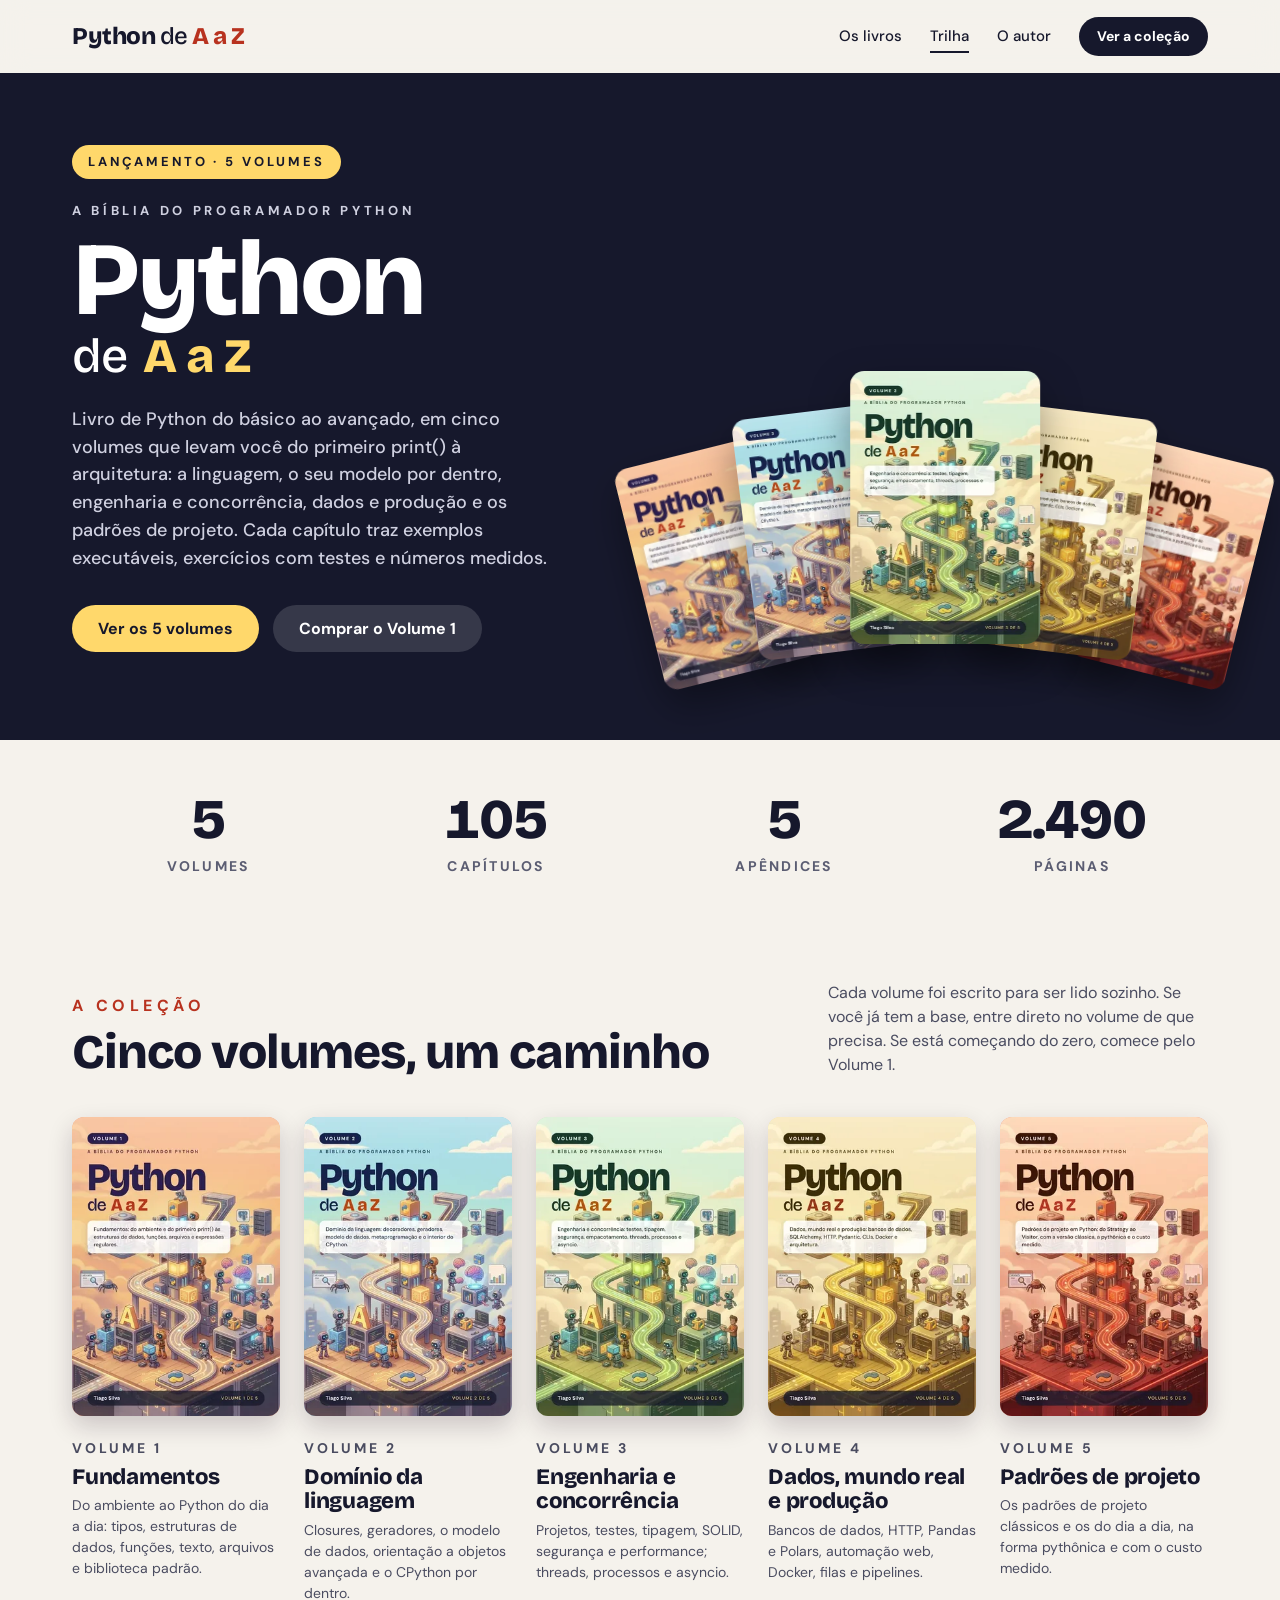
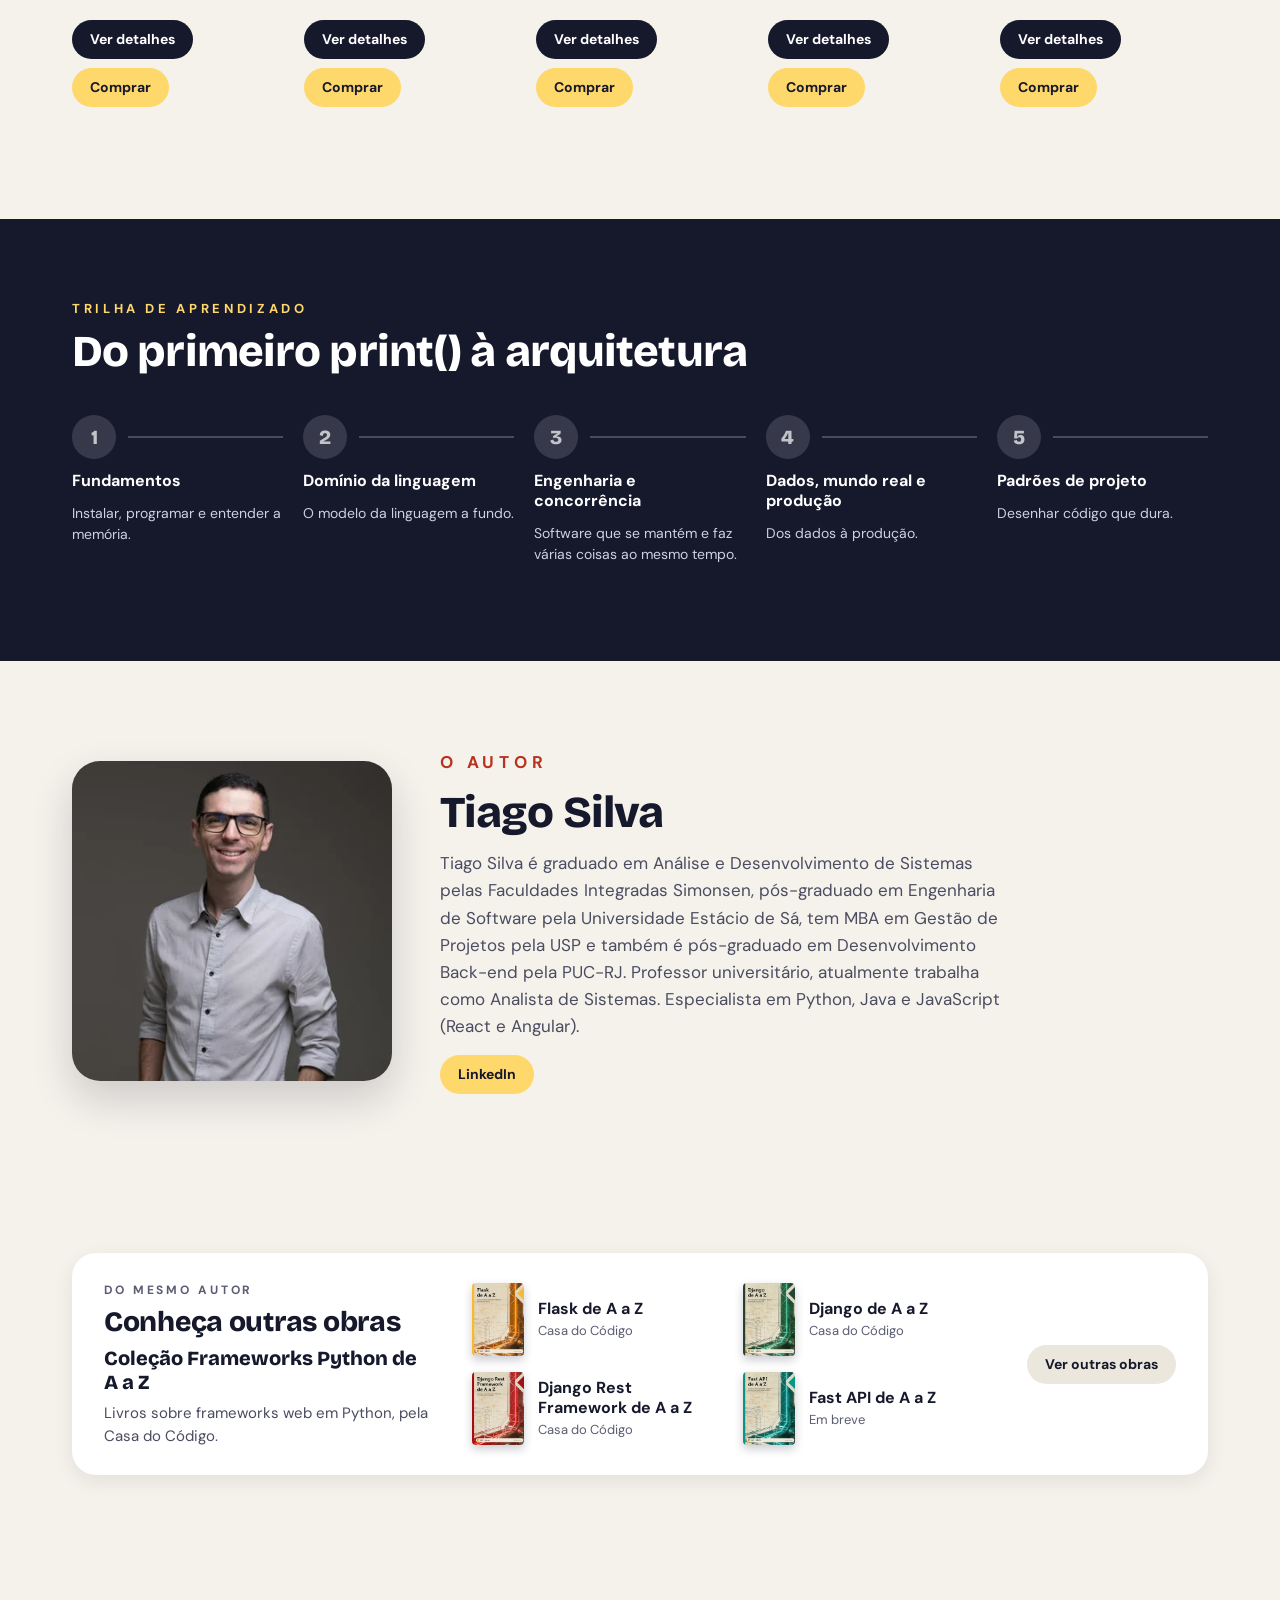
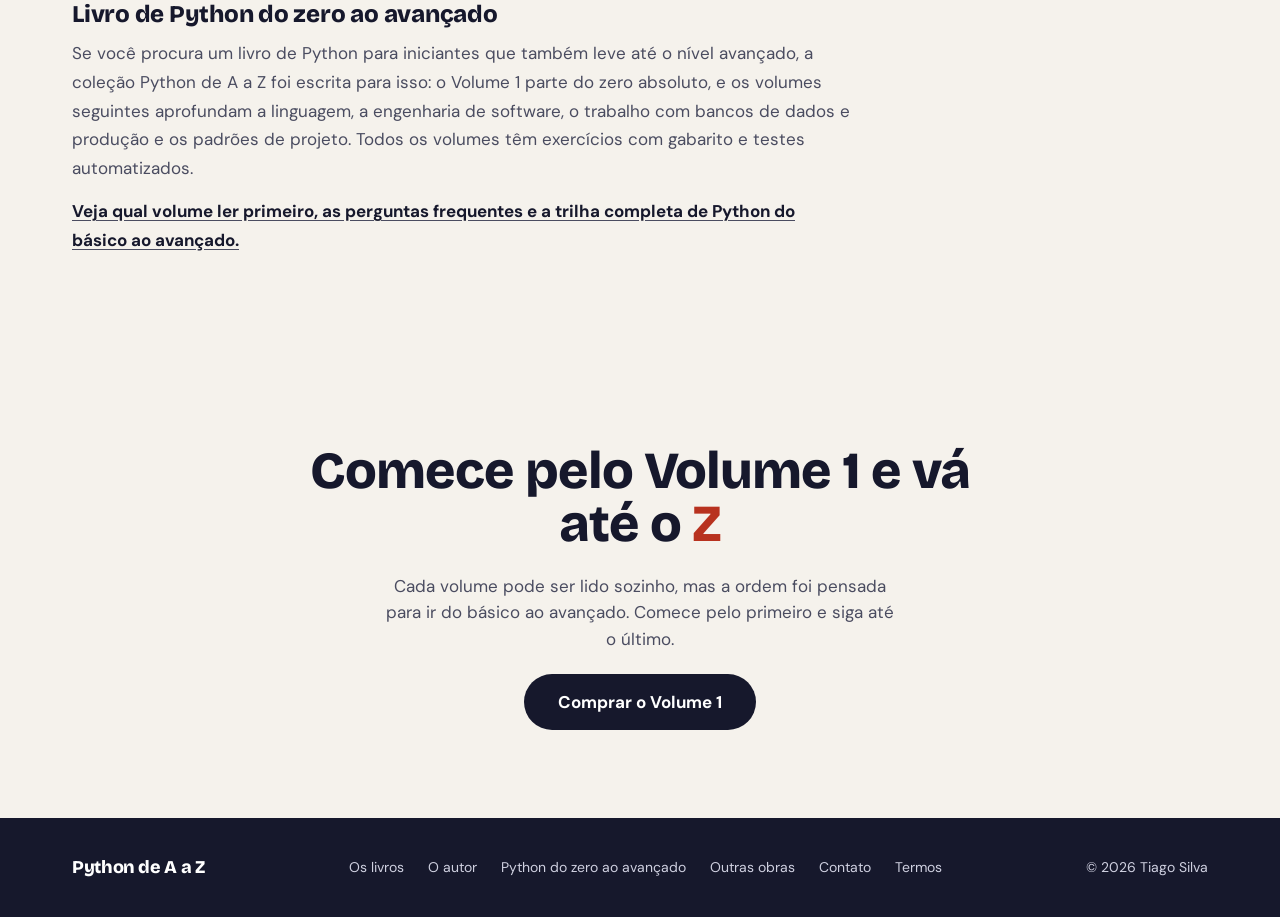
==== commit 91e142ec: "Desempenho: GA após o carregamento, topo sem esperar o JS, capas menores, contraste do sumário" ====
--- a/index.html
+++ b/index.html
@@ -2,13 +2,20 @@
 <html lang="pt-BR">
 <head>
 <!-- Google tag (gtag.js) -->
-<script async src="https://www.googletagmanager.com/gtag/js?id=G-75W0L401ED"></script>
 <script>
   window.dataLayer = window.dataLayer || [];
   function gtag(){dataLayer.push(arguments);}
   gtag('js', new Date());
-
   gtag('config', 'G-75W0L401ED');
+  /* o script do Google Analytics só é baixado depois que a página terminou de carregar */
+  addEventListener('load', function () {
+    setTimeout(function () {
+      var s = document.createElement('script');
+      s.async = true;
+      s.src = 'https://www.googletagmanager.com/gtag/js?id=G-75W0L401ED';
+      document.head.appendChild(s);
+    }, 0);
+  });
 </script>
 <meta charset="utf-8">
 <meta name="viewport" content="width=device-width, initial-scale=1">
@@ -74,19 +81,19 @@
       </div>
       <div class="fan" aria-label="Os cinco volumes da coleção">
         <div class="fan__book" style="--i:0;--x:-38%;--w:30%;--rot:-14deg;--drop:30px;--par:40px;--spin:-6deg;--z:1">
-          <a href="livro-1.html" aria-label="Volume 1: Fundamentos"><img src="assets/img/capa-1-480.webp" srcset="assets/img/capa-1-480.webp 480w, assets/img/capa-1-960.webp 960w" sizes="(max-width: 820px) 30vw, 180px" width="480" height="690" alt="Capa do Volume 1: Fundamentos" fetchpriority="high"></a>
+          <a href="livro-1.html" aria-label="Volume 1: Fundamentos"><img src="assets/img/capa-1-480.webp" srcset="assets/img/capa-1-320.webp 320w, assets/img/capa-1-480.webp 480w, assets/img/capa-1-960.webp 960w" sizes="(max-width: 820px) 30vw, 180px" width="480" height="690" alt="Capa do Volume 1: Fundamentos" fetchpriority="high"></a>
         </div>
         <div class="fan__book" style="--i:1;--x:-19%;--w:32%;--rot:-7deg;--drop:8px;--par:70px;--spin:-3deg;--z:2">
-          <a href="livro-2.html" aria-label="Volume 2: Domínio da linguagem"><img src="assets/img/capa-2-480.webp" srcset="assets/img/capa-2-480.webp 480w, assets/img/capa-2-960.webp 960w" sizes="(max-width: 820px) 32vw, 190px" width="480" height="690" alt="Capa do Volume 2: Domínio da linguagem" fetchpriority="high"></a>
+          <a href="livro-2.html" aria-label="Volume 2: Domínio da linguagem"><img src="assets/img/capa-2-480.webp" srcset="assets/img/capa-2-320.webp 320w, assets/img/capa-2-480.webp 480w, assets/img/capa-2-960.webp 960w" sizes="(max-width: 820px) 32vw, 190px" width="480" height="690" alt="Capa do Volume 2: Domínio da linguagem" fetchpriority="high"></a>
         </div>
         <div class="fan__book" style="--i:2;--x:0%;--w:36%;--rot:0deg;--drop:0px;--par:110px;--spin:0deg;--z:4">
-          <a href="livro-3.html" aria-label="Volume 3: Engenharia e concorrência"><img src="assets/img/capa-3-480.webp" srcset="assets/img/capa-3-480.webp 480w, assets/img/capa-3-960.webp 960w" sizes="(max-width: 820px) 36vw, 210px" width="480" height="690" alt="Capa do Volume 3: Engenharia e concorrência" fetchpriority="high"></a>
+          <a href="livro-3.html" aria-label="Volume 3: Engenharia e concorrência"><img src="assets/img/capa-3-480.webp" srcset="assets/img/capa-3-320.webp 320w, assets/img/capa-3-480.webp 480w, assets/img/capa-3-960.webp 960w" sizes="(max-width: 820px) 36vw, 210px" width="480" height="690" alt="Capa do Volume 3: Engenharia e concorrência" fetchpriority="high"></a>
         </div>
         <div class="fan__book" style="--i:3;--x:19%;--w:32%;--rot:7deg;--drop:8px;--par:70px;--spin:3deg;--z:3">
-          <a href="livro-4.html" aria-label="Volume 4: Dados, mundo real e produção"><img src="assets/img/capa-4-480.webp" srcset="assets/img/capa-4-480.webp 480w, assets/img/capa-4-960.webp 960w" sizes="(max-width: 820px) 32vw, 190px" width="480" height="690" alt="Capa do Volume 4: Dados, mundo real e produção" fetchpriority="high"></a>
+          <a href="livro-4.html" aria-label="Volume 4: Dados, mundo real e produção"><img src="assets/img/capa-4-480.webp" srcset="assets/img/capa-4-320.webp 320w, assets/img/capa-4-480.webp 480w, assets/img/capa-4-960.webp 960w" sizes="(max-width: 820px) 32vw, 190px" width="480" height="690" alt="Capa do Volume 4: Dados, mundo real e produção" fetchpriority="high"></a>
         </div>
         <div class="fan__book" style="--i:4;--x:38%;--w:30%;--rot:14deg;--drop:30px;--par:40px;--spin:6deg;--z:2">
-          <a href="livro-5.html" aria-label="Volume 5: Padrões de projeto"><img src="assets/img/capa-5-480.webp" srcset="assets/img/capa-5-480.webp 480w, assets/img/capa-5-960.webp 960w" sizes="(max-width: 820px) 30vw, 180px" width="480" height="690" alt="Capa do Volume 5: Padrões de projeto" fetchpriority="high"></a>
+          <a href="livro-5.html" aria-label="Volume 5: Padrões de projeto"><img src="assets/img/capa-5-480.webp" srcset="assets/img/capa-5-320.webp 320w, assets/img/capa-5-480.webp 480w, assets/img/capa-5-960.webp 960w" sizes="(max-width: 820px) 30vw, 180px" width="480" height="690" alt="Capa do Volume 5: Padrões de projeto" fetchpriority="high"></a>
         </div>
       </div>
     </div>
@@ -114,27 +121,27 @@
       </div>
       <div class="books">
         <article class="card reveal" data-vol="1" style="--i:0">
-          <a class="card__cover" href="livro-1.html" tabindex="-1" aria-hidden="true"><img src="assets/img/capa-1-480.webp" srcset="assets/img/capa-1-480.webp 480w, assets/img/capa-1-960.webp 960w" sizes="(max-width: 480px) 45vw, (max-width: 1080px) 30vw, 220px" width="480" height="690" alt="" loading="lazy"></a>
+          <a class="card__cover" href="livro-1.html" tabindex="-1" aria-hidden="true"><img src="assets/img/capa-1-480.webp" srcset="assets/img/capa-1-320.webp 320w, assets/img/capa-1-480.webp 480w, assets/img/capa-1-960.webp 960w" sizes="(max-width: 820px) 45vw, (max-width: 1080px) 30vw, 220px" width="480" height="690" alt="" loading="lazy"></a>
           <div><p class="card__vol">Volume 1</p><h3>Fundamentos</h3><p>Do ambiente ao Python do dia a dia: tipos, estruturas de dados, funções, texto, arquivos e biblioteca padrão.</p></div>
           <div class="card__actions"><a class="btn btn--dark btn--sm" href="livro-1.html">Ver detalhes</a><a class="btn btn--gold btn--sm" href="https://loja.uiclap.com/titulo/ua213612" target="_blank" rel="noopener">Comprar</a></div>
         </article>
         <article class="card reveal" data-vol="2" style="--i:1">
-          <a class="card__cover" href="livro-2.html" tabindex="-1" aria-hidden="true"><img src="assets/img/capa-2-480.webp" srcset="assets/img/capa-2-480.webp 480w, assets/img/capa-2-960.webp 960w" sizes="(max-width: 480px) 45vw, (max-width: 1080px) 30vw, 220px" width="480" height="690" alt="" loading="lazy"></a>
+          <a class="card__cover" href="livro-2.html" tabindex="-1" aria-hidden="true"><img src="assets/img/capa-2-480.webp" srcset="assets/img/capa-2-320.webp 320w, assets/img/capa-2-480.webp 480w, assets/img/capa-2-960.webp 960w" sizes="(max-width: 820px) 45vw, (max-width: 1080px) 30vw, 220px" width="480" height="690" alt="" loading="lazy"></a>
           <div><p class="card__vol">Volume 2</p><h3>Domínio da linguagem</h3><p>Closures, geradores, o modelo de dados, orientação a objetos avançada e o CPython por dentro.</p></div>
           <div class="card__actions"><a class="btn btn--dark btn--sm" href="livro-2.html">Ver detalhes</a><a class="btn btn--gold btn--sm" href="https://loja.uiclap.com/titulo/ua213625/" target="_blank" rel="noopener">Comprar</a></div>
         </article>
         <article class="card reveal" data-vol="3" style="--i:2">
-          <a class="card__cover" href="livro-3.html" tabindex="-1" aria-hidden="true"><img src="assets/img/capa-3-480.webp" srcset="assets/img/capa-3-480.webp 480w, assets/img/capa-3-960.webp 960w" sizes="(max-width: 480px) 45vw, (max-width: 1080px) 30vw, 220px" width="480" height="690" alt="" loading="lazy"></a>
+          <a class="card__cover" href="livro-3.html" tabindex="-1" aria-hidden="true"><img src="assets/img/capa-3-480.webp" srcset="assets/img/capa-3-320.webp 320w, assets/img/capa-3-480.webp 480w, assets/img/capa-3-960.webp 960w" sizes="(max-width: 820px) 45vw, (max-width: 1080px) 30vw, 220px" width="480" height="690" alt="" loading="lazy"></a>
           <div><p class="card__vol">Volume 3</p><h3>Engenharia e concorrência</h3><p>Projetos, testes, tipagem, SOLID, segurança e performance; threads, processos e asyncio.</p></div>
           <div class="card__actions"><a class="btn btn--dark btn--sm" href="livro-3.html">Ver detalhes</a><a class="btn btn--gold btn--sm" href="https://loja.uiclap.com/titulo/ua213659" target="_blank" rel="noopener">Comprar</a></div>
         </article>
         <article class="card reveal" data-vol="4" style="--i:3">
-          <a class="card__cover" href="livro-4.html" tabindex="-1" aria-hidden="true"><img src="assets/img/capa-4-480.webp" srcset="assets/img/capa-4-480.webp 480w, assets/img/capa-4-960.webp 960w" sizes="(max-width: 480px) 45vw, (max-width: 1080px) 30vw, 220px" width="480" height="690" alt="" loading="lazy"></a>
+          <a class="card__cover" href="livro-4.html" tabindex="-1" aria-hidden="true"><img src="assets/img/capa-4-480.webp" srcset="assets/img/capa-4-320.webp 320w, assets/img/capa-4-480.webp 480w, assets/img/capa-4-960.webp 960w" sizes="(max-width: 820px) 45vw, (max-width: 1080px) 30vw, 220px" width="480" height="690" alt="" loading="lazy"></a>
           <div><p class="card__vol">Volume 4</p><h3>Dados, mundo real e produção</h3><p>Bancos de dados, HTTP, Pandas e Polars, automação web, Docker, filas e pipelines.</p></div>
           <div class="card__actions"><a class="btn btn--dark btn--sm" href="livro-4.html">Ver detalhes</a><a class="btn btn--gold btn--sm" href="https://loja.uiclap.com/titulo/ua213664" target="_blank" rel="noopener">Comprar</a></div>
         </article>
         <article class="card reveal" data-vol="5" style="--i:4">
-          <a class="card__cover" href="livro-5.html" tabindex="-1" aria-hidden="true"><img src="assets/img/capa-5-480.webp" srcset="assets/img/capa-5-480.webp 480w, assets/img/capa-5-960.webp 960w" sizes="(max-width: 480px) 45vw, (max-width: 1080px) 30vw, 220px" width="480" height="690" alt="" loading="lazy"></a>
+          <a class="card__cover" href="livro-5.html" tabindex="-1" aria-hidden="true"><img src="assets/img/capa-5-480.webp" srcset="assets/img/capa-5-320.webp 320w, assets/img/capa-5-480.webp 480w, assets/img/capa-5-960.webp 960w" sizes="(max-width: 820px) 45vw, (max-width: 1080px) 30vw, 220px" width="480" height="690" alt="" loading="lazy"></a>
           <div><p class="card__vol">Volume 5</p><h3>Padrões de projeto</h3><p>Os padrões de projeto clássicos e os do dia a dia, na forma pythônica e com o custo medido.</p></div>
           <div class="card__actions"><a class="btn btn--dark btn--sm" href="livro-5.html">Ver detalhes</a><a class="btn btn--gold btn--sm" href="https://loja.uiclap.com/titulo/ua213677" target="_blank" rel="noopener">Comprar</a></div>
         </article>
@@ -186,10 +193,10 @@
     <div class="more reveal">
       <div class="more__intro"><small>Do mesmo autor</small><strong>Conheça outras obras</strong><em>Coleção Frameworks Python de A a Z</em><span>Livros sobre frameworks web em Python, pela Casa do Código.</span></div>
       <div class="more__list">
-        <a class="mini" href="flask.html"><img src="assets/img/flask.webp" width="341" height="480" alt="" loading="lazy"><div><strong>Flask de A a Z</strong><span>Casa do Código</span></div></a>
-        <a class="mini" href="django.html"><img src="assets/img/django.webp" width="341" height="480" alt="" loading="lazy"><div><strong>Django de A a Z</strong><span>Casa do Código</span></div></a>
-        <a class="mini" href="drf.html"><img src="assets/img/drf.webp" width="341" height="480" alt="" loading="lazy"><div><strong>Django Rest Framework de A a Z</strong><span>Casa do Código</span></div></a>
-        <a class="mini" href="fastapi.html"><img src="assets/img/fastapi.webp" width="341" height="480" alt="" loading="lazy"><div><strong>Fast API de A a Z</strong><span>Em breve</span></div></a>
+        <a class="mini" href="flask.html"><img src="assets/img/flask-160.webp" width="341" height="480" alt="" loading="lazy"><div><strong>Flask de A a Z</strong><span>Casa do Código</span></div></a>
+        <a class="mini" href="django.html"><img src="assets/img/django-160.webp" width="341" height="480" alt="" loading="lazy"><div><strong>Django de A a Z</strong><span>Casa do Código</span></div></a>
+        <a class="mini" href="drf.html"><img src="assets/img/drf-160.webp" width="341" height="480" alt="" loading="lazy"><div><strong>Django Rest Framework de A a Z</strong><span>Casa do Código</span></div></a>
+        <a class="mini" href="fastapi.html"><img src="assets/img/fastapi-160.webp" width="341" height="480" alt="" loading="lazy"><div><strong>Fast API de A a Z</strong><span>Em breve</span></div></a>
       </div>
       <a class="btn btn--chip btn--sm" href="outras.html">Ver outras obras</a>
     </div>
--- a/css/site.min.css
+++ b/css/site.min.css
@@ -1 +1 @@
-@font-face{font-family:Bricolage Grotesque;font-weight:500;font-display:swap;src:url(../assets/fonts/bricolage-grotesque-500.woff2) format("woff2")}@font-face{font-family:Bricolage Grotesque;font-weight:800;font-display:swap;src:url(../assets/fonts/bricolage-grotesque-800.woff2) format("woff2")}@font-face{font-family:DM Sans;font-weight:400;font-display:swap;src:url(../assets/fonts/dm-sans-400.woff2) format("woff2")}@font-face{font-family:DM Sans;font-weight:500;font-display:swap;src:url(../assets/fonts/dm-sans-500.woff2) format("woff2")}@font-face{font-family:DM Sans;font-weight:700;font-display:swap;src:url(../assets/fonts/dm-sans-700.woff2) format("woff2")}:root{--paper: #f5f2ec;--paper-2: #ebe5d8;--chip: #ece7dc;--ink: #16182c;--muted: #4a4c60;--soft: #5b5d72;--gold: #ffd86b;--on-dark: #cfd0e0;--accent: #16182c;--font-display: "Bricolage Grotesque", system-ui, sans-serif;--font-body: "DM Sans", system-ui, sans-serif;--maxw: 1200px;--gutter: clamp(20px, 4vw, 32px);--header-h: 72px;--ease: cubic-bezier(.2, .7, .2, 1)}[data-vol="1"]{--v-bg: #f2a47a;--v-ink: #2a1f4d;--v-accent: #b8321f}[data-vol="2"]{--v-bg: #8fd0e0;--v-ink: #16224a;--v-accent: #c2410c}[data-vol="3"]{--v-bg: #cfe8c4;--v-ink: #17382a;--v-accent: #b45309}[data-vol="4"]{--v-bg: #f3e1a0;--v-ink: #3a2c08;--v-accent: #9a3412}[data-vol="5"]{--v-bg: #ec9a82;--v-ink: #3a1608;--v-accent: #b8321f}*,*:before,*:after{box-sizing:border-box}html{-webkit-text-size-adjust:100%;scroll-padding-top:calc(var(--header-h) + 12px)}html.lenis,html.lenis body{height:auto}.lenis.lenis-smooth{scroll-behavior:auto!important}.lenis.lenis-stopped{overflow:hidden}body{margin:0;background:var(--paper);color:var(--ink);font-family:var(--font-body);line-height:1.5;-webkit-font-smoothing:antialiased}img{display:block;max-width:100%;height:auto}a{color:inherit;text-decoration:none}h1,h2,h3,p{margin:0}:focus-visible{outline:3px solid var(--gold);outline-offset:3px;border-radius:6px}.skip{position:absolute;left:12px;top:-60px;z-index:100;padding:10px 16px;border-radius:999px;background:var(--gold);color:var(--ink);font-weight:700;transition:top .2s}.skip:focus{top:12px}[hidden]{display:none!important}.wrap{max-width:var(--maxw);margin:0 auto;padding-inline:var(--gutter)}.eyebrow{font-size:13px;font-weight:700;letter-spacing:.28em;text-transform:uppercase}.display{font-family:var(--font-display);font-weight:800;letter-spacing:-.02em;line-height:1.02}.btn{display:inline-flex;align-items:center;gap:10px;padding:14px 26px;border-radius:999px;font-weight:700;font-size:16px;line-height:1.2;transition:transform .25s var(--ease),filter .25s,box-shadow .25s;will-change:transform}.btn:hover{transform:translateY(-2px);filter:brightness(1.06);box-shadow:0 10px 22px #16182c38}.btn:active{transform:translateY(0)}.btn--dark{background:var(--ink);color:#fff}.btn--gold{background:var(--gold);color:var(--ink)}.btn--ghost{background:#ffffff24;color:#fff}.btn--chip{background:var(--chip);color:var(--ink)}.btn--sm{padding:11px 18px;font-size:14px}.site-header{position:sticky;top:0;z-index:50;background:#f5f2ecd1;-webkit-backdrop-filter:blur(14px) saturate(1.2);backdrop-filter:blur(14px) saturate(1.2);border-bottom:1px solid transparent;transition:border-color .3s,box-shadow .3s}.site-header.is-scrolled{border-bottom-color:#16182c1a;box-shadow:0 6px 24px #16182c0f}.site-header .wrap{min-height:var(--header-h);display:flex;align-items:center;justify-content:space-between;gap:16px;flex-wrap:wrap;padding-block:10px}.logo{font-family:var(--font-display);font-weight:800;font-size:24px;letter-spacing:-.02em}.logo span{font-weight:500}.logo b{color:#b8321f;font-weight:800}.nav{display:flex;align-items:center;flex-wrap:wrap;gap:8px 28px;font-size:15px;font-weight:500}.nav a:not(.btn){position:relative;padding-block:6px}.nav a:not(.btn):after{content:"";position:absolute;left:0;right:0;bottom:0;height:2px;background:currentColor;transform:scaleX(0);transform-origin:left;transition:transform .3s var(--ease)}.nav a:not(.btn):hover:after,.nav a[aria-current=true]:after{transform:scaleX(1)}.hero{background:var(--ink);color:#fff;overflow:hidden;--p: 0}.hero .wrap{display:grid;grid-template-columns:minmax(0,1.05fr) minmax(0,1fr);align-items:center;gap:clamp(24px,5vw,56px);padding-block:clamp(44px,7vw,72px) clamp(56px,8vw,88px)}.hero__text{display:flex;flex-direction:column;align-items:flex-start}.badge{padding:7px 16px;border-radius:999px;background:var(--gold);color:var(--ink);font-size:13px;font-weight:700;letter-spacing:.22em;text-transform:uppercase}.hero .eyebrow{margin-top:22px;color:var(--on-dark)}.hero h1{margin-top:12px;font-family:var(--font-display);font-weight:800;font-size:clamp(64px,11vw,104px);line-height:.92;letter-spacing:-.03em}.hero__sub{display:flex;align-items:baseline;gap:16px;margin-top:4px;font-family:var(--font-display);font-size:clamp(32px,5vw,48px);line-height:1;letter-spacing:-.02em}.hero__sub span{font-weight:500}.hero__sub b{font-weight:800;color:var(--gold)}.hero__lead{margin-top:26px;max-width:480px;font-size:18px;line-height:1.55;font-weight:500;color:var(--on-dark)}.hero__cta{margin-top:32px;display:flex;flex-wrap:wrap;gap:14px}.fan{position:relative;width:100%;max-width:560px;margin-inline:auto;aspect-ratio:560 / 520}.fan__book{position:absolute;bottom:0;left:calc(50% + var(--x));width:var(--w);z-index:var(--z);transform-origin:50% 100%;transform:translate(-50%,calc(var(--drop) + var(--p) * var(--par))) rotate(calc(var(--rot) + var(--p) * var(--spin)));will-change:transform}.fan__book a{display:block;border-radius:14px;box-shadow:0 18px 40px #00000061;transition:transform .45s var(--ease),box-shadow .45s;animation:rise .9s var(--ease) both;animation-delay:calc(var(--i) * .11s + .15s)}.fan__book a:hover{transform:translateY(-14px) scale(1.04);box-shadow:0 30px 56px #00000080}.fan__book img{border-radius:14px;aspect-ratio:16 / 23;width:100%;object-fit:cover}@keyframes rise{0%{opacity:0;transform:translateY(70px) scale(.94)}to{opacity:1;transform:none}}.stats{background:var(--paper)}.stats .wrap{display:grid;grid-template-columns:repeat(4,1fr);gap:16px;padding-block:44px 8px}.stat{text-align:center;padding:8px}.stat b{display:block;font-family:var(--font-display);font-weight:800;font-size:clamp(36px,5vw,56px);line-height:1;letter-spacing:-.02em;font-variant-numeric:tabular-nums}.stat span{display:block;margin-top:8px;font-size:14px;font-weight:700;letter-spacing:.16em;text-transform:uppercase;color:var(--soft)}.section{padding-block:clamp(56px,8vw,88px)}.section__head{display:flex;flex-wrap:wrap;align-items:flex-end;justify-content:space-between;gap:16px}.section__head h2{margin-top:10px;font-size:clamp(34px,5vw,48px)}.section__head p{max-width:380px;font-size:16px;line-height:1.5;color:var(--muted)}.books{margin-top:40px;display:grid;grid-template-columns:repeat(5,minmax(0,1fr));gap:24px}.card{display:flex;flex-direction:column;gap:16px}.card__cover{display:block;border-radius:12px;overflow:hidden;background:var(--v-bg);box-shadow:0 10px 24px #28142833;transition:transform .5s var(--ease),box-shadow .5s;will-change:transform}.card__cover img{width:100%;aspect-ratio:16 / 23;object-fit:cover}.card:hover .card__cover{transform:translateY(-8px) rotate(-1deg);box-shadow:0 22px 40px #28142847}.card__vol{font-size:12px;font-weight:700;letter-spacing:.2em;text-transform:uppercase;color:var(--v-accent)}.card h3{margin-top:6px;font-family:var(--font-display);font-weight:800;font-size:22px;line-height:1.1;letter-spacing:-.01em}.card p{margin-top:6px;font-size:14px;line-height:1.5;color:var(--muted)}.card__actions{display:flex;flex-wrap:wrap;gap:10px;margin-top:auto}.trail{margin-top:24px;background:var(--ink);color:#fff;--tp: 0}.trail .wrap{padding-block:clamp(56px,8vw,80px)}.trail .eyebrow{color:var(--gold)}.trail h2{margin-top:10px;font-size:clamp(32px,5vw,44px);line-height:1.05}.steps{margin-top:40px;display:grid;grid-template-columns:repeat(5,minmax(0,1fr));gap:20px;list-style:none;padding:0}.step{display:flex;flex-direction:column;gap:12px}.step__top{display:flex;align-items:center;gap:12px}.node{flex:0 0 auto;width:44px;height:44px;border-radius:999px;display:grid;place-items:center;background:#ffffff24;color:#ffffffb3;font-family:var(--font-display);font-weight:800;font-size:20px;transition:background .5s var(--ease),color .5s,transform .5s var(--ease),box-shadow .5s}.step.is-on .node{background:var(--v-bg);color:var(--v-ink);transform:scale(1.12);box-shadow:0 0 0 6px #ffffff14}.rail{flex:1 1 auto;height:2px;background:#ffffff38;position:relative;overflow:hidden}.rail:after{content:"";position:absolute;inset:0;background:var(--gold);transform:scaleX(var(--fill, 0));transform-origin:left}.step h3{font-size:16px;line-height:1.25;font-weight:700}.step p{font-size:14px;line-height:1.5;color:var(--on-dark)}.author{display:grid;grid-template-columns:minmax(240px,320px) minmax(0,1fr);align-items:center;gap:clamp(28px,5vw,48px)}.author__photo{border-radius:28px;overflow:hidden;background:#e3ddd0;box-shadow:0 18px 40px #16182c2e;aspect-ratio:1}.author__photo img{width:100%;height:100%;object-fit:cover;transform:scale(var(--s, 1.12));transition:transform 1.2s var(--ease)}.author__photo.is-in img{--s: 1}.author__body{display:flex;flex-direction:column;gap:14px}.author h2{font-size:clamp(34px,5vw,44px);line-height:1.05}.author p{max-width:560px;font-size:17px;line-height:1.6;color:var(--muted)}.reviews{background:var(--paper-2)}.reviews__grid{margin-top:36px;display:flex;flex-wrap:wrap;gap:20px}.review{flex:1 1 300px;padding:26px;border-radius:18px;background:#ffffffdb;box-shadow:0 6px 20px #2814281f;display:flex;flex-direction:column;gap:14px}.stars{display:flex;gap:3px}.more{padding:28px 32px;border-radius:24px;background:#fff;box-shadow:0 6px 20px #16182c14;display:flex;flex-wrap:wrap;align-items:center;justify-content:space-between;gap:24px 40px}.more__intro{flex:1 1 280px;display:flex;flex-direction:column;gap:8px}.more__intro small{font-size:12px;font-weight:700;letter-spacing:.24em;text-transform:uppercase;color:var(--soft)}.more__intro strong{font-family:var(--font-display);font-weight:800;font-size:28px;line-height:1.1;letter-spacing:-.01em}.more__intro em{font-style:normal;font-family:var(--font-display);font-weight:800;font-size:20px;line-height:1.2;color:var(--v-accent, var(--ink))}.more__intro span{font-size:15px;color:var(--muted)}.more__list{flex:2 1 420px;display:flex;flex-wrap:wrap;gap:16px 28px}.mini{flex:1 1 160px;display:flex;align-items:center;gap:14px;transition:transform .3s var(--ease)}.mini:hover{transform:translate(4px)}.mini img,.mini .soon{flex:0 0 52px;width:52px;aspect-ratio:341 / 480;object-fit:cover;border-radius:4px;box-shadow:0 4px 10px #16182c38}.mini .soon{display:grid;place-items:center;background:var(--ink);color:var(--gold);font-size:10px;font-weight:700;letter-spacing:.1em;text-transform:uppercase}.mini strong{display:block;font-size:16px;line-height:1.2}.mini span{display:block;margin-top:3px;font-size:13px;color:var(--soft)}.cta{text-align:center;display:flex;flex-direction:column;align-items:center;gap:22px}.cta h2{max-width:720px;font-size:clamp(36px,6vw,52px)}.cta p{max-width:520px;font-size:17px;line-height:1.55;color:var(--muted)}.site-footer{background:var(--ink);color:var(--on-dark)}.site-footer .wrap{padding-block:36px;display:flex;flex-wrap:wrap;align-items:center;justify-content:space-between;gap:16px;font-size:14px}.site-footer .logo{font-size:18px;color:#fff}.site-footer nav{display:flex;flex-wrap:wrap;gap:8px 24px}.site-footer a:hover{color:#fff}.js .reveal{opacity:0;transform:translateY(28px);transition:opacity .8s var(--ease),transform .8s var(--ease);transition-delay:calc(var(--i, 0) * 90ms)}.js .reveal.is-in{opacity:1;transform:none}@media(max-width:1080px){.books,.steps{grid-template-columns:repeat(3,minmax(0,1fr))}}@media(max-width:820px){.hero .wrap{grid-template-columns:1fr}.fan{max-width:440px}.stats .wrap{grid-template-columns:repeat(2,1fr)}.author{grid-template-columns:1fr}.author__photo{max-width:320px}.nav a:not(.btn){display:none}.books{grid-template-columns:repeat(2,minmax(0,1fr));gap:20px}.steps{grid-template-columns:1fr;gap:28px}}@media(max-width:480px){.books{grid-template-columns:1fr 1fr}.card h3{font-size:18px}.hero__cta .btn{width:100%;justify-content:center}}@media(prefers-reduced-motion:reduce){*,*:before,*:after{animation:none!important;transition:none!important;scroll-behavior:auto!important}.js .reveal{opacity:1;transform:none}.fan__book{transform:translate(-50%,var(--drop)) rotate(var(--rot))}.author__photo img{transform:none}.rail:after{transform:scaleX(1)}.step .node{background:var(--v-bg);color:var(--v-ink)}}[data-vol="1"]{--v-tint: #fde3d0}[data-vol="2"]{--v-tint: #d3edf4}[data-vol="3"]{--v-tint: #e6f3df}[data-vol="4"]{--v-tint: #f8eec8}[data-vol="5"]{--v-tint: #fbddd2}.crumbs{padding-block:6px 0;font-size:14px;color:var(--soft)}.crumbs a:hover{text-decoration:underline}.crumbs b{color:var(--ink)}.crumbs span{padding-inline:6px}.bookhero{padding-block:clamp(24px,4vw,40px) clamp(48px,7vw,72px)}.bookhero__grid{display:grid;grid-template-columns:minmax(240px,400px) minmax(0,1fr);gap:clamp(28px,5vw,56px);align-items:start}.bookhero__cover{position:relative;border-radius:18px;background:var(--v-bg, #16182c);box-shadow:0 24px 50px #2814284d;overflow:hidden;--rx: 0deg;--ry: 0deg;transform:perspective(1000px) rotateX(var(--rx)) rotateY(var(--ry));transition:transform .35s var(--ease);will-change:transform}.bookhero__cover img{width:100%;aspect-ratio:16 / 23;object-fit:cover}.bookhero__cover.is-tilting{transition:transform .08s linear}.soon-tile{aspect-ratio:16 / 23;display:flex;flex-direction:column;align-items:center;justify-content:center;gap:14px;text-align:center;padding:24px;background:var(--v-accent, #a11d20);color:var(--gold)}.soon-tile b{font-family:var(--font-display);font-weight:800;font-size:clamp(44px,7vw,64px);line-height:1.02;letter-spacing:-.02em}.soon-tile span{font-size:12px;font-weight:700;letter-spacing:.22em;text-transform:uppercase;color:var(--on-dark)}.bookhero__info{display:flex;flex-direction:column}.pill{align-self:flex-start;padding:7px 16px;border-radius:999px;background:var(--v-ink, var(--ink));color:#fff;font-size:13px;font-weight:700;letter-spacing:.22em;text-transform:uppercase}.pill--gold{background:var(--gold);color:var(--ink)}.bookhero h1{margin-top:18px;font-size:clamp(38px,6vw,60px);line-height:.98;letter-spacing:-.03em}.bookhero h1 span{color:var(--v-accent, var(--ink))}.by{margin-top:12px;font-size:16px;font-weight:500;color:var(--muted)}.lead{margin-top:22px;max-width:560px;font-size:18px;line-height:1.6;color:var(--muted)}.buybox{margin-top:28px;padding:22px 24px;border-radius:18px;background:var(--v-tint, var(--chip));display:flex;flex-wrap:wrap;align-items:center;justify-content:space-between;gap:18px}.prices{display:flex;flex-wrap:wrap;gap:14px 34px}.price small{display:block;font-size:11px;font-weight:700;letter-spacing:.16em;text-transform:uppercase;color:var(--v-ink, var(--ink))}.price b{display:block;margin-top:4px;font-family:var(--font-display);font-weight:800;font-size:32px;line-height:1;color:var(--v-ink, var(--ink));font-variant-numeric:tabular-nums}.buybox__actions{display:flex;flex-wrap:wrap;gap:12px}.btn--v{background:var(--v-ink, var(--ink));color:#fff}.btn--white{background:#ffffffdb;color:var(--v-ink, var(--ink))}.btn svg{width:18px;height:18px;flex:0 0 auto}.note{margin-top:12px;font-size:13px;line-height:1.5;color:var(--soft)}.ficha{margin:28px 0 0;display:flex;flex-wrap:wrap;gap:12px 40px;font-size:14px}.ficha dt{font-size:11px;font-weight:700;letter-spacing:.14em;text-transform:uppercase;color:var(--soft)}.ficha dd{margin:4px 0 0;font-size:16px;font-weight:700}.about{background:var(--v-bg, var(--paper-2));color:var(--v-ink, var(--ink))}.about__grid{display:grid;grid-template-columns:minmax(0,1.15fr) minmax(0,1fr);gap:clamp(28px,5vw,48px);align-items:start;padding-block:clamp(48px,7vw,72px)}.about__text{display:flex;flex-direction:column;gap:16px}.about__text h2{font-size:clamp(32px,4.6vw,40px);line-height:1.05}.about__text p{font-size:17px;line-height:1.65}.card-soft{padding:22px 24px;border-radius:16px;background:#ffffffdb;box-shadow:0 6px 20px #28142824;color:var(--v-ink, var(--ink))}.card-soft h3,.card-dark h3{font-size:12px;font-weight:700;letter-spacing:.2em;text-transform:uppercase}.card-soft h3{color:var(--v-accent, var(--ink))}.card-soft ul{margin:12px 0 0;padding-left:20px;display:flex;flex-direction:column;gap:8px;font-size:16px;line-height:1.45}.card-soft p{margin-top:10px;font-size:16px;line-height:1.6}.card-dark{padding:22px 24px;border-radius:16px;background:var(--v-ink, var(--ink));color:#fff}.card-dark h3{color:var(--gold)}.card-dark p{margin-top:10px;font-size:16px;line-height:1.6}.chips{display:flex;flex-wrap:wrap;gap:8px}.chip{padding:7px 14px;border-radius:999px;background:#ffffffb3;font-size:13px;font-weight:700}.toc-wrap{display:flex;flex-direction:column;gap:14px}.toc-wrap h2{font-size:13px;font-weight:700;letter-spacing:.28em;text-transform:uppercase;font-family:var(--font-body)}.toc-wrap>p{margin-top:-6px;font-size:14px}.toc{border-radius:16px;overflow:hidden;background:#ffffffdb;box-shadow:0 6px 20px #28142824;color:var(--v-ink, var(--ink))}.toc__scroll{max-height:740px;overflow-y:auto;scrollbar-width:thin;overscroll-behavior:contain}.toc__part{position:sticky;top:0;z-index:1;padding:12px 22px;background:var(--v-tint, var(--chip));border-bottom:1px solid rgba(22,24,44,.14);font-size:12px;font-weight:700;letter-spacing:.16em;text-transform:uppercase;color:var(--v-accent, var(--ink))}.toc details{border-bottom:1px solid rgba(22,24,44,.14)}.toc summary{list-style:none;cursor:pointer;display:flex;align-items:center;gap:14px;padding:14px 22px;transition:background .2s}.toc summary::-webkit-details-marker{display:none}.toc summary:hover{background:#16182c0a}.toc details[open]>summary{background:#16182c0f}.toc__n{flex:0 0 auto;width:34px;height:34px;border-radius:999px;background:var(--v-ink, var(--ink));color:#fff;display:grid;place-items:center;font-weight:700;font-size:13px}.toc__t{flex:1 1 auto;min-width:0;font-weight:500;font-size:16px;line-height:1.3}.toc__p{flex:0 0 auto;font-size:13px;color:var(--muted)}.toc__chev{flex:0 0 auto;width:18px;height:18px;transition:transform .25s var(--ease)}.toc details[open] .toc__chev{transform:rotate(180deg)}.toc__d{padding:18px 22px 18px 70px;font-size:15px;line-height:1.55;color:var(--muted);animation:fade-down .35s var(--ease)}.toc__d ul{margin:0;padding-left:18px;display:flex;flex-direction:column;gap:4px}@keyframes fade-down{0%{opacity:0;transform:translateY(-6px)}to{opacity:1;transform:none}}.others h2{font-size:clamp(28px,4vw,36px)}.others__grid{margin-top:28px;display:grid;grid-template-columns:repeat(4,minmax(0,1fr));gap:20px}.others__grid a{display:flex;flex-direction:column;gap:12px}.others__grid strong{font-size:16px;line-height:1.25}.authorbox{padding:28px;border-radius:22px;background:#fff;box-shadow:0 6px 20px #16182c14;display:flex;flex-wrap:wrap;align-items:center;gap:24px}.authorbox img{width:96px;height:96px;border-radius:22px;object-fit:cover}.authorbox div{flex:1 1 320px}.authorbox h3{font-family:var(--font-display);font-weight:800;font-size:24px;letter-spacing:-.01em}.authorbox p{margin-top:6px;font-size:15px;line-height:1.55;color:var(--muted)}.outras__list{display:flex;flex-direction:column;gap:28px;padding-bottom:24px}.outra{padding:clamp(22px,4vw,36px);border-radius:28px;background:#fff;box-shadow:0 6px 24px #16182c14;display:grid;grid-template-columns:minmax(180px,260px) minmax(0,1fr);gap:clamp(24px,4vw,44px);align-items:start}.outra--soon{background:transparent;border:2px dashed #b9b2a3;box-shadow:none;align-items:center}.outra__cover img,.outra__cover .soon-tile{border-radius:6px;box-shadow:0 14px 30px #16182c38;width:100%;aspect-ratio:341 / 480;object-fit:cover}.outra h2{margin-top:16px;font-size:clamp(30px,4vw,44px);line-height:1}.outra .sub{margin-top:10px;font-size:18px;font-weight:500;color:var(--muted)}.outra p.txt{margin-top:18px;max-width:600px;font-size:16px;line-height:1.65;color:var(--muted)}.outra .chips{margin-top:20px}.outra .chip{background:var(--chip)}.outra .actions{margin-top:26px;display:flex;flex-wrap:wrap;gap:12px}.prose>*{max-width:780px}.prose h1{margin-top:12px;margin-bottom:6px;font-size:clamp(36px,6vw,56px);line-height:1;letter-spacing:-.03em}.prose .lead{margin-bottom:28px}.prose h2{margin:38px 0 10px;font-family:var(--font-display);font-weight:800;font-size:24px;line-height:1.15;letter-spacing:-.01em}.prose p{margin:0 0 14px;font-size:17px;line-height:1.7;color:var(--muted)}.prose p b{color:var(--ink)}.prose a{text-decoration:underline;text-underline-offset:3px}.outra .ficha{margin-top:24px}@media(max-width:980px){.bookhero__grid{grid-template-columns:minmax(200px,320px) minmax(0,1fr)}.about__grid{grid-template-columns:1fr}.others__grid{grid-template-columns:repeat(2,minmax(0,1fr))}}@media(max-width:640px){.bookhero__grid{grid-template-columns:1fr}.bookhero__cover{max-width:320px}.outra{grid-template-columns:1fr}.outra__cover{max-width:240px}.toc__d{padding-left:22px}}@media(prefers-reduced-motion:reduce){.bookhero__cover{transform:none}.toc__d{animation:none}}.btn.is-soon{opacity:.55;cursor:default;box-shadow:none}.btn.is-soon:hover{transform:none;filter:none;box-shadow:none}
+@font-face{font-family:Bricolage Grotesque;font-weight:500;font-display:swap;src:url(../assets/fonts/bricolage-grotesque-500.woff2) format("woff2")}@font-face{font-family:Bricolage Grotesque;font-weight:800;font-display:swap;src:url(../assets/fonts/bricolage-grotesque-800.woff2) format("woff2")}@font-face{font-family:DM Sans;font-weight:400;font-display:swap;src:url(../assets/fonts/dm-sans-400.woff2) format("woff2")}@font-face{font-family:DM Sans;font-weight:500;font-display:swap;src:url(../assets/fonts/dm-sans-500.woff2) format("woff2")}@font-face{font-family:DM Sans;font-weight:700;font-display:swap;src:url(../assets/fonts/dm-sans-700.woff2) format("woff2")}:root{--paper: #f5f2ec;--paper-2: #ebe5d8;--chip: #ece7dc;--ink: #16182c;--muted: #4a4c60;--soft: #5b5d72;--gold: #ffd86b;--on-dark: #cfd0e0;--accent: #16182c;--font-display: "Bricolage Grotesque", system-ui, sans-serif;--font-body: "DM Sans", system-ui, sans-serif;--maxw: 1200px;--gutter: clamp(20px, 4vw, 32px);--header-h: 72px;--ease: cubic-bezier(.2, .7, .2, 1)}[data-vol="1"]{--v-bg: #f2a47a;--v-ink: #2a1f4d;--v-accent: #b8321f}[data-vol="2"]{--v-bg: #8fd0e0;--v-ink: #16224a;--v-accent: #c2410c}[data-vol="3"]{--v-bg: #cfe8c4;--v-ink: #17382a;--v-accent: #b45309}[data-vol="4"]{--v-bg: #f3e1a0;--v-ink: #3a2c08;--v-accent: #9a3412}[data-vol="5"]{--v-bg: #ec9a82;--v-ink: #3a1608;--v-accent: #b8321f}*,*:before,*:after{box-sizing:border-box}html{-webkit-text-size-adjust:100%;scroll-padding-top:calc(var(--header-h) + 12px)}html.lenis,html.lenis body{height:auto}.lenis.lenis-smooth{scroll-behavior:auto!important}.lenis.lenis-stopped{overflow:hidden}body{margin:0;background:var(--paper);color:var(--ink);font-family:var(--font-body);line-height:1.5;-webkit-font-smoothing:antialiased}img{display:block;max-width:100%;height:auto}a{color:inherit;text-decoration:none}h1,h2,h3,p{margin:0}:focus-visible{outline:3px solid var(--gold);outline-offset:3px;border-radius:6px}.skip{position:absolute;left:12px;top:-60px;z-index:100;padding:10px 16px;border-radius:999px;background:var(--gold);color:var(--ink);font-weight:700;transition:top .2s}.skip:focus{top:12px}[hidden]{display:none!important}.wrap{max-width:var(--maxw);margin:0 auto;padding-inline:var(--gutter)}.eyebrow{font-size:13px;font-weight:700;letter-spacing:.28em;text-transform:uppercase}.display{font-family:var(--font-display);font-weight:800;letter-spacing:-.02em;line-height:1.02}.btn{display:inline-flex;align-items:center;gap:10px;padding:14px 26px;border-radius:999px;font-weight:700;font-size:16px;line-height:1.2;transition:transform .25s var(--ease),filter .25s,box-shadow .25s;will-change:transform}.btn:hover{transform:translateY(-2px);filter:brightness(1.06);box-shadow:0 10px 22px #16182c38}.btn:active{transform:translateY(0)}.btn--dark{background:var(--ink);color:#fff}.btn--gold{background:var(--gold);color:var(--ink)}.btn--ghost{background:#ffffff24;color:#fff}.btn--chip{background:var(--chip);color:var(--ink)}.btn--sm{padding:11px 18px;font-size:14px}.site-header{position:sticky;top:0;z-index:50;background:#f5f2ecd1;-webkit-backdrop-filter:blur(14px) saturate(1.2);backdrop-filter:blur(14px) saturate(1.2);border-bottom:1px solid transparent;transition:border-color .3s,box-shadow .3s}.site-header.is-scrolled{border-bottom-color:#16182c1a;box-shadow:0 6px 24px #16182c0f}.site-header .wrap{min-height:var(--header-h);display:flex;align-items:center;justify-content:space-between;gap:16px;flex-wrap:wrap;padding-block:10px}.logo{font-family:var(--font-display);font-weight:800;font-size:24px;letter-spacing:-.02em}.logo span{font-weight:500}.logo b{color:#b8321f;font-weight:800}.nav{display:flex;align-items:center;flex-wrap:wrap;gap:8px 28px;font-size:15px;font-weight:500}.nav a:not(.btn){position:relative;padding-block:6px}.nav a:not(.btn):after{content:"";position:absolute;left:0;right:0;bottom:0;height:2px;background:currentColor;transform:scaleX(0);transform-origin:left;transition:transform .3s var(--ease)}.nav a:not(.btn):hover:after,.nav a[aria-current=true]:after{transform:scaleX(1)}.hero{background:var(--ink);color:#fff;overflow:hidden;--p: 0}.hero .wrap{display:grid;grid-template-columns:minmax(0,1.05fr) minmax(0,1fr);align-items:center;gap:clamp(24px,5vw,56px);padding-block:clamp(44px,7vw,72px) clamp(56px,8vw,88px)}.hero__text{display:flex;flex-direction:column;align-items:flex-start}.badge{padding:7px 16px;border-radius:999px;background:var(--gold);color:var(--ink);font-size:13px;font-weight:700;letter-spacing:.22em;text-transform:uppercase}.hero .eyebrow{margin-top:22px;color:var(--on-dark)}.hero h1{margin-top:12px;font-family:var(--font-display);font-weight:800;font-size:clamp(64px,11vw,104px);line-height:.92;letter-spacing:-.03em}.hero__sub{display:flex;align-items:baseline;gap:16px;margin-top:4px;font-family:var(--font-display);font-size:clamp(32px,5vw,48px);line-height:1;letter-spacing:-.02em}.hero__sub span{font-weight:500}.hero__sub b{font-weight:800;color:var(--gold)}.hero__lead{margin-top:26px;max-width:480px;font-size:18px;line-height:1.55;font-weight:500;color:var(--on-dark)}.hero__cta{margin-top:32px;display:flex;flex-wrap:wrap;gap:14px}.fan{position:relative;width:100%;max-width:560px;margin-inline:auto;aspect-ratio:560 / 520}.fan__book{position:absolute;bottom:0;left:calc(50% + var(--x));width:var(--w);z-index:var(--z);transform-origin:50% 100%;transform:translate(-50%,calc(var(--drop) + var(--p) * var(--par))) rotate(calc(var(--rot) + var(--p) * var(--spin)));will-change:transform}.fan__book a{display:block;border-radius:14px;box-shadow:0 18px 40px #00000061;transition:transform .45s var(--ease),box-shadow .45s;animation:rise .9s var(--ease) both;animation-delay:calc(var(--i) * .11s + .15s)}.fan__book a:hover{transform:translateY(-14px) scale(1.04);box-shadow:0 30px 56px #00000080}.fan__book img{border-radius:14px;aspect-ratio:16 / 23;width:100%;object-fit:cover}@keyframes rise{0%{opacity:0;transform:translateY(70px) scale(.94)}to{opacity:1;transform:none}}.stats{background:var(--paper)}.stats .wrap{display:grid;grid-template-columns:repeat(4,1fr);gap:16px;padding-block:44px 8px}.stat{text-align:center;padding:8px}.stat b{display:block;font-family:var(--font-display);font-weight:800;font-size:clamp(36px,5vw,56px);line-height:1;letter-spacing:-.02em;font-variant-numeric:tabular-nums}.stat span{display:block;margin-top:8px;font-size:14px;font-weight:700;letter-spacing:.16em;text-transform:uppercase;color:var(--soft)}.section{padding-block:clamp(56px,8vw,88px)}.section__head{display:flex;flex-wrap:wrap;align-items:flex-end;justify-content:space-between;gap:16px}.section__head h2{margin-top:10px;font-size:clamp(34px,5vw,48px)}.section__head p{max-width:380px;font-size:16px;line-height:1.5;color:var(--muted)}.books{margin-top:40px;display:grid;grid-template-columns:repeat(5,minmax(0,1fr));gap:24px}.card{display:flex;flex-direction:column;gap:16px}.card__cover{display:block;border-radius:12px;overflow:hidden;background:var(--v-bg);box-shadow:0 10px 24px #28142833;transition:transform .5s var(--ease),box-shadow .5s;will-change:transform}.card__cover img{width:100%;aspect-ratio:16 / 23;object-fit:cover}.card:hover .card__cover{transform:translateY(-8px) rotate(-1deg);box-shadow:0 22px 40px #28142847}.card__vol{font-size:12px;font-weight:700;letter-spacing:.2em;text-transform:uppercase;color:var(--v-accent)}.card h3{margin-top:6px;font-family:var(--font-display);font-weight:800;font-size:22px;line-height:1.1;letter-spacing:-.01em}.card p{margin-top:6px;font-size:14px;line-height:1.5;color:var(--muted)}.card__actions{display:flex;flex-wrap:wrap;gap:10px;margin-top:auto}.trail{margin-top:24px;background:var(--ink);color:#fff;--tp: 0}.trail .wrap{padding-block:clamp(56px,8vw,80px)}.trail .eyebrow{color:var(--gold)}.trail h2{margin-top:10px;font-size:clamp(32px,5vw,44px);line-height:1.05}.steps{margin-top:40px;display:grid;grid-template-columns:repeat(5,minmax(0,1fr));gap:20px;list-style:none;padding:0}.step{display:flex;flex-direction:column;gap:12px}.step__top{display:flex;align-items:center;gap:12px}.node{flex:0 0 auto;width:44px;height:44px;border-radius:999px;display:grid;place-items:center;background:#ffffff24;color:#ffffffb3;font-family:var(--font-display);font-weight:800;font-size:20px;transition:background .5s var(--ease),color .5s,transform .5s var(--ease),box-shadow .5s}.step.is-on .node{background:var(--v-bg);color:var(--v-ink);transform:scale(1.12);box-shadow:0 0 0 6px #ffffff14}.rail{flex:1 1 auto;height:2px;background:#ffffff38;position:relative;overflow:hidden}.rail:after{content:"";position:absolute;inset:0;background:var(--gold);transform:scaleX(var(--fill, 0));transform-origin:left}.step h3{font-size:16px;line-height:1.25;font-weight:700}.step p{font-size:14px;line-height:1.5;color:var(--on-dark)}.author{display:grid;grid-template-columns:minmax(240px,320px) minmax(0,1fr);align-items:center;gap:clamp(28px,5vw,48px)}.author__photo{border-radius:28px;overflow:hidden;background:#e3ddd0;box-shadow:0 18px 40px #16182c2e;aspect-ratio:1}.author__photo img{width:100%;height:100%;object-fit:cover;transform:scale(var(--s, 1.12));transition:transform 1.2s var(--ease)}.author__photo.is-in img{--s: 1}.author__body{display:flex;flex-direction:column;gap:14px}.author h2{font-size:clamp(34px,5vw,44px);line-height:1.05}.author p{max-width:560px;font-size:17px;line-height:1.6;color:var(--muted)}.reviews{background:var(--paper-2)}.reviews__grid{margin-top:36px;display:flex;flex-wrap:wrap;gap:20px}.review{flex:1 1 300px;padding:26px;border-radius:18px;background:#ffffffdb;box-shadow:0 6px 20px #2814281f;display:flex;flex-direction:column;gap:14px}.stars{display:flex;gap:3px}.more{padding:28px 32px;border-radius:24px;background:#fff;box-shadow:0 6px 20px #16182c14;display:flex;flex-wrap:wrap;align-items:center;justify-content:space-between;gap:24px 40px}.more__intro{flex:1 1 280px;display:flex;flex-direction:column;gap:8px}.more__intro small{font-size:12px;font-weight:700;letter-spacing:.24em;text-transform:uppercase;color:var(--soft)}.more__intro strong{font-family:var(--font-display);font-weight:800;font-size:28px;line-height:1.1;letter-spacing:-.01em}.more__intro em{font-style:normal;font-family:var(--font-display);font-weight:800;font-size:20px;line-height:1.2;color:var(--v-accent, var(--ink))}.more__intro span{font-size:15px;color:var(--muted)}.more__list{flex:2 1 420px;display:flex;flex-wrap:wrap;gap:16px 28px}.mini{flex:1 1 160px;display:flex;align-items:center;gap:14px;transition:transform .3s var(--ease)}.mini:hover{transform:translate(4px)}.mini img,.mini .soon{flex:0 0 52px;width:52px;aspect-ratio:341 / 480;object-fit:cover;border-radius:4px;box-shadow:0 4px 10px #16182c38}.mini .soon{display:grid;place-items:center;background:var(--ink);color:var(--gold);font-size:10px;font-weight:700;letter-spacing:.1em;text-transform:uppercase}.mini strong{display:block;font-size:16px;line-height:1.2}.mini span{display:block;margin-top:3px;font-size:13px;color:var(--soft)}.cta{text-align:center;display:flex;flex-direction:column;align-items:center;gap:22px}.cta h2{max-width:720px;font-size:clamp(36px,6vw,52px)}.cta p{max-width:520px;font-size:17px;line-height:1.55;color:var(--muted)}.site-footer{background:var(--ink);color:var(--on-dark)}.site-footer .wrap{padding-block:36px;display:flex;flex-wrap:wrap;align-items:center;justify-content:space-between;gap:16px;font-size:14px}.site-footer .logo{font-size:18px;color:#fff}.site-footer nav{display:flex;flex-wrap:wrap;gap:8px 24px}.site-footer a:hover{color:#fff}.js .reveal{opacity:0;transform:translateY(28px);transition:opacity .8s var(--ease),transform .8s var(--ease);transition-delay:calc(var(--i, 0) * 90ms)}.js .reveal.is-in{opacity:1;transform:none}@media(max-width:1080px){.books,.steps{grid-template-columns:repeat(3,minmax(0,1fr))}}@media(max-width:820px){.hero .wrap{grid-template-columns:1fr}.fan{max-width:440px}.stats .wrap{grid-template-columns:repeat(2,1fr)}.author{grid-template-columns:1fr}.author__photo{max-width:320px}.nav a:not(.btn){display:none}.books{grid-template-columns:repeat(2,minmax(0,1fr));gap:20px}.steps{grid-template-columns:1fr;gap:28px}}@media(max-width:480px){.books{grid-template-columns:1fr 1fr}.card h3{font-size:18px}.hero__cta .btn{width:100%;justify-content:center}}@media(prefers-reduced-motion:reduce){*,*:before,*:after{animation:none!important;transition:none!important;scroll-behavior:auto!important}.js .reveal{opacity:1;transform:none}.fan__book{transform:translate(-50%,var(--drop)) rotate(var(--rot))}.author__photo img{transform:none}.rail:after{transform:scaleX(1)}.step .node{background:var(--v-bg);color:var(--v-ink)}}[data-vol="1"]{--v-tint: #fde3d0}[data-vol="2"]{--v-tint: #d3edf4}[data-vol="3"]{--v-tint: #e6f3df}[data-vol="4"]{--v-tint: #f8eec8}[data-vol="5"]{--v-tint: #fbddd2}.crumbs{padding-block:6px 0;font-size:14px;color:var(--soft)}.crumbs a:hover{text-decoration:underline}.crumbs b{color:var(--ink)}.crumbs span{padding-inline:6px}.bookhero{padding-block:clamp(24px,4vw,40px) clamp(48px,7vw,72px)}.bookhero__grid{display:grid;grid-template-columns:minmax(240px,400px) minmax(0,1fr);gap:clamp(28px,5vw,56px);align-items:start}.bookhero__cover{position:relative;border-radius:18px;background:var(--v-bg, #16182c);box-shadow:0 24px 50px #2814284d;overflow:hidden;--rx: 0deg;--ry: 0deg;transform:perspective(1000px) rotateX(var(--rx)) rotateY(var(--ry));transition:transform .35s var(--ease);will-change:transform}.bookhero__cover img{width:100%;aspect-ratio:16 / 23;object-fit:cover}.bookhero__cover.is-tilting{transition:transform .08s linear}.soon-tile{aspect-ratio:16 / 23;display:flex;flex-direction:column;align-items:center;justify-content:center;gap:14px;text-align:center;padding:24px;background:var(--v-accent, #a11d20);color:var(--gold)}.soon-tile b{font-family:var(--font-display);font-weight:800;font-size:clamp(44px,7vw,64px);line-height:1.02;letter-spacing:-.02em}.soon-tile span{font-size:12px;font-weight:700;letter-spacing:.22em;text-transform:uppercase;color:var(--on-dark)}.bookhero__info{display:flex;flex-direction:column}.pill{align-self:flex-start;padding:7px 16px;border-radius:999px;background:var(--v-ink, var(--ink));color:#fff;font-size:13px;font-weight:700;letter-spacing:.22em;text-transform:uppercase}.pill--gold{background:var(--gold);color:var(--ink)}.bookhero h1{margin-top:18px;font-size:clamp(38px,6vw,60px);line-height:.98;letter-spacing:-.03em}.bookhero h1 span{color:var(--v-accent, var(--ink))}.by{margin-top:12px;font-size:16px;font-weight:500;color:var(--muted)}.lead{margin-top:22px;max-width:560px;font-size:18px;line-height:1.6;color:var(--muted)}.buybox{margin-top:28px;padding:22px 24px;border-radius:18px;background:var(--v-tint, var(--chip));display:flex;flex-wrap:wrap;align-items:center;justify-content:space-between;gap:18px}.prices{display:flex;flex-wrap:wrap;gap:14px 34px}.price small{display:block;font-size:11px;font-weight:700;letter-spacing:.16em;text-transform:uppercase;color:var(--v-ink, var(--ink))}.price b{display:block;margin-top:4px;font-family:var(--font-display);font-weight:800;font-size:32px;line-height:1;color:var(--v-ink, var(--ink));font-variant-numeric:tabular-nums}.buybox__actions{display:flex;flex-wrap:wrap;gap:12px}.btn--v{background:var(--v-ink, var(--ink));color:#fff}.btn--white{background:#ffffffdb;color:var(--v-ink, var(--ink))}.btn svg{width:18px;height:18px;flex:0 0 auto}.note{margin-top:12px;font-size:13px;line-height:1.5;color:var(--soft)}.ficha{margin:28px 0 0;display:flex;flex-wrap:wrap;gap:12px 40px;font-size:14px}.ficha dt{font-size:11px;font-weight:700;letter-spacing:.14em;text-transform:uppercase;color:var(--soft)}.ficha dd{margin:4px 0 0;font-size:16px;font-weight:700}.about{background:var(--v-bg, var(--paper-2));color:var(--v-ink, var(--ink))}.about__grid{display:grid;grid-template-columns:minmax(0,1.15fr) minmax(0,1fr);gap:clamp(28px,5vw,48px);align-items:start;padding-block:clamp(48px,7vw,72px)}.about__text{display:flex;flex-direction:column;gap:16px}.about__text h2{font-size:clamp(32px,4.6vw,40px);line-height:1.05}.about__text p{font-size:17px;line-height:1.65}.card-soft{padding:22px 24px;border-radius:16px;background:#ffffffdb;box-shadow:0 6px 20px #28142824;color:var(--v-ink, var(--ink))}.card-soft h3,.card-dark h3{font-size:12px;font-weight:700;letter-spacing:.2em;text-transform:uppercase}.card-soft h3{color:var(--v-accent, var(--ink))}.card-soft ul{margin:12px 0 0;padding-left:20px;display:flex;flex-direction:column;gap:8px;font-size:16px;line-height:1.45}.card-soft p{margin-top:10px;font-size:16px;line-height:1.6}.card-dark{padding:22px 24px;border-radius:16px;background:var(--v-ink, var(--ink));color:#fff}.card-dark h3{color:var(--gold)}.card-dark p{margin-top:10px;font-size:16px;line-height:1.6}.chips{display:flex;flex-wrap:wrap;gap:8px}.chip{padding:7px 14px;border-radius:999px;background:#ffffffb3;font-size:13px;font-weight:700}.toc-wrap{display:flex;flex-direction:column;gap:14px}.toc-wrap h2{font-size:13px;font-weight:700;letter-spacing:.28em;text-transform:uppercase;font-family:var(--font-body)}.toc-wrap>p{margin-top:-6px;font-size:14px}.toc{border-radius:16px;overflow:hidden;background:#ffffffdb;box-shadow:0 6px 20px #28142824;color:var(--v-ink, var(--ink))}.toc__scroll{max-height:740px;overflow-y:auto;scrollbar-width:thin;overscroll-behavior:contain}.toc__part{position:sticky;top:0;z-index:1;padding:12px 22px;background:var(--v-tint, var(--chip));border-bottom:1px solid rgba(22,24,44,.14);font-size:12px;font-weight:700;letter-spacing:.16em;text-transform:uppercase;color:color-mix(in srgb,var(--v-accent, var(--ink)) 72%,#000)}.toc details{border-bottom:1px solid rgba(22,24,44,.14)}.toc summary{list-style:none;cursor:pointer;display:flex;align-items:center;gap:14px;padding:14px 22px;transition:background .2s}.toc summary::-webkit-details-marker{display:none}.toc summary:hover{background:#16182c0a}.toc details[open]>summary{background:#16182c0f}.toc__n{flex:0 0 auto;width:34px;height:34px;border-radius:999px;background:var(--v-ink, var(--ink));color:#fff;display:grid;place-items:center;font-weight:700;font-size:13px}.toc__t{flex:1 1 auto;min-width:0;font-weight:500;font-size:16px;line-height:1.3}.toc__p{flex:0 0 auto;font-size:13px;color:var(--muted)}.toc__chev{flex:0 0 auto;width:18px;height:18px;transition:transform .25s var(--ease)}.toc details[open] .toc__chev{transform:rotate(180deg)}.toc__d{padding:18px 22px 18px 70px;font-size:15px;line-height:1.55;color:var(--muted);animation:fade-down .35s var(--ease)}.toc__d ul{margin:0;padding-left:18px;display:flex;flex-direction:column;gap:4px}@keyframes fade-down{0%{opacity:0;transform:translateY(-6px)}to{opacity:1;transform:none}}.others h2{font-size:clamp(28px,4vw,36px)}.others__grid{margin-top:28px;display:grid;grid-template-columns:repeat(4,minmax(0,1fr));gap:20px}.others__grid a{display:flex;flex-direction:column;gap:12px}.others__grid strong{font-size:16px;line-height:1.25}.authorbox{padding:28px;border-radius:22px;background:#fff;box-shadow:0 6px 20px #16182c14;display:flex;flex-wrap:wrap;align-items:center;gap:24px}.authorbox img{width:96px;height:96px;border-radius:22px;object-fit:cover}.authorbox div{flex:1 1 320px}.authorbox h3{font-family:var(--font-display);font-weight:800;font-size:24px;letter-spacing:-.01em}.authorbox p{margin-top:6px;font-size:15px;line-height:1.55;color:var(--muted)}.outras__list{display:flex;flex-direction:column;gap:28px;padding-bottom:24px}.outra{padding:clamp(22px,4vw,36px);border-radius:28px;background:#fff;box-shadow:0 6px 24px #16182c14;display:grid;grid-template-columns:minmax(180px,260px) minmax(0,1fr);gap:clamp(24px,4vw,44px);align-items:start}.outra--soon{background:transparent;border:2px dashed #b9b2a3;box-shadow:none;align-items:center}.outra__cover img,.outra__cover .soon-tile{border-radius:6px;box-shadow:0 14px 30px #16182c38;width:100%;aspect-ratio:341 / 480;object-fit:cover}.outra h2{margin-top:16px;font-size:clamp(30px,4vw,44px);line-height:1}.outra .sub{margin-top:10px;font-size:18px;font-weight:500;color:var(--muted)}.outra p.txt{margin-top:18px;max-width:600px;font-size:16px;line-height:1.65;color:var(--muted)}.outra .chips{margin-top:20px}.outra .chip{background:var(--chip)}.outra .actions{margin-top:26px;display:flex;flex-wrap:wrap;gap:12px}.prose>*{max-width:780px}.prose h1{margin-top:12px;margin-bottom:6px;font-size:clamp(36px,6vw,56px);line-height:1;letter-spacing:-.03em}.prose .lead{margin-bottom:28px}.prose h2{margin:38px 0 10px;font-family:var(--font-display);font-weight:800;font-size:24px;line-height:1.15;letter-spacing:-.01em}.prose p{margin:0 0 14px;font-size:17px;line-height:1.7;color:var(--muted)}.prose p b{color:var(--ink)}.prose a{text-decoration:underline;text-underline-offset:3px}.outra .ficha{margin-top:24px}@media(max-width:980px){.bookhero__grid{grid-template-columns:minmax(200px,320px) minmax(0,1fr)}.about__grid{grid-template-columns:1fr}.others__grid{grid-template-columns:repeat(2,minmax(0,1fr))}}@media(max-width:640px){.bookhero__grid{grid-template-columns:1fr}.bookhero__cover{max-width:320px}.outra{grid-template-columns:1fr}.outra__cover{max-width:240px}.toc__d{padding-left:22px}}@media(prefers-reduced-motion:reduce){.bookhero__cover{transform:none}.toc__d{animation:none}}.btn.is-soon{opacity:.55;cursor:default;box-shadow:none}.btn.is-soon:hover{transform:none;filter:none;box-shadow:none}@keyframes hero-in{0%{opacity:0;transform:translateY(28px)}to{opacity:1;transform:none}}.js .bookhero__info .reveal{opacity:1;transform:none;transition:none;animation:hero-in .8s var(--ease) both;animation-delay:calc(var(--i, 0) * 90ms)}@media(prefers-reduced-motion:reduce){.js .bookhero__info .reveal{animation:none}}
